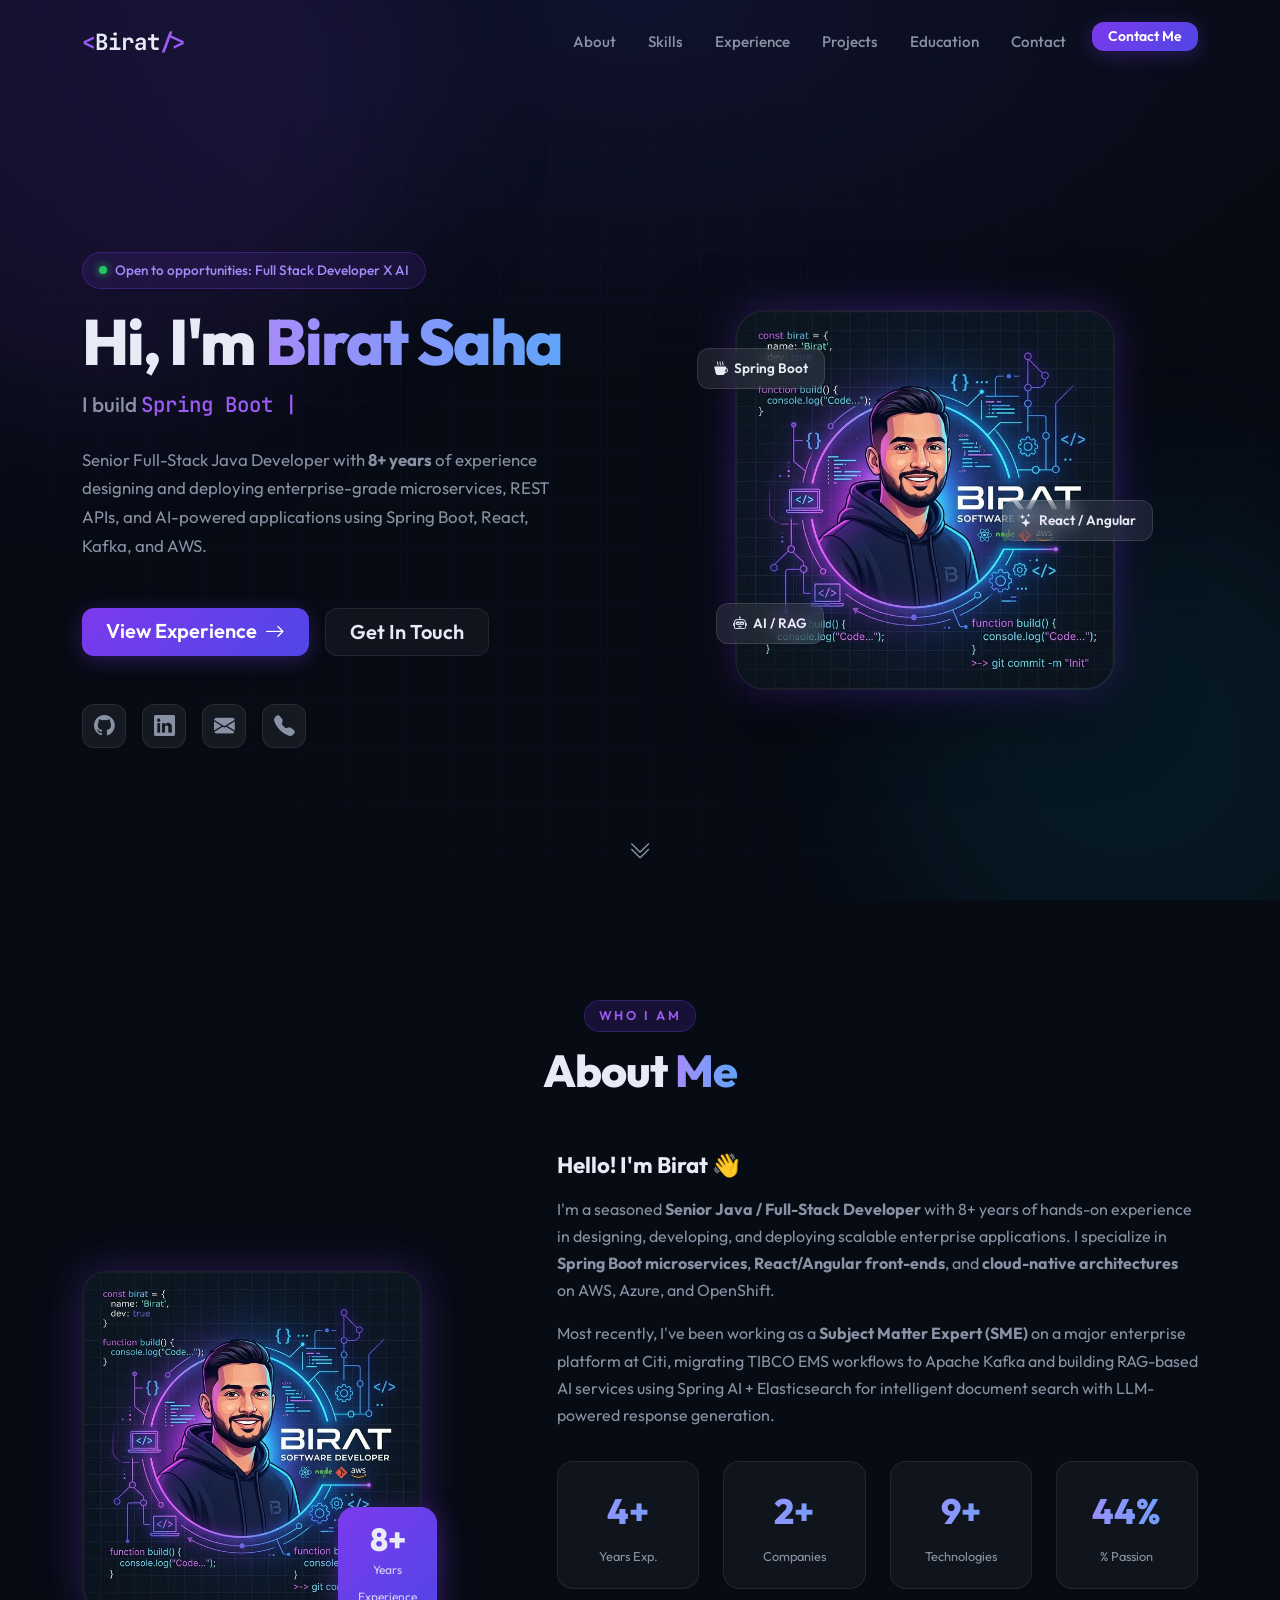
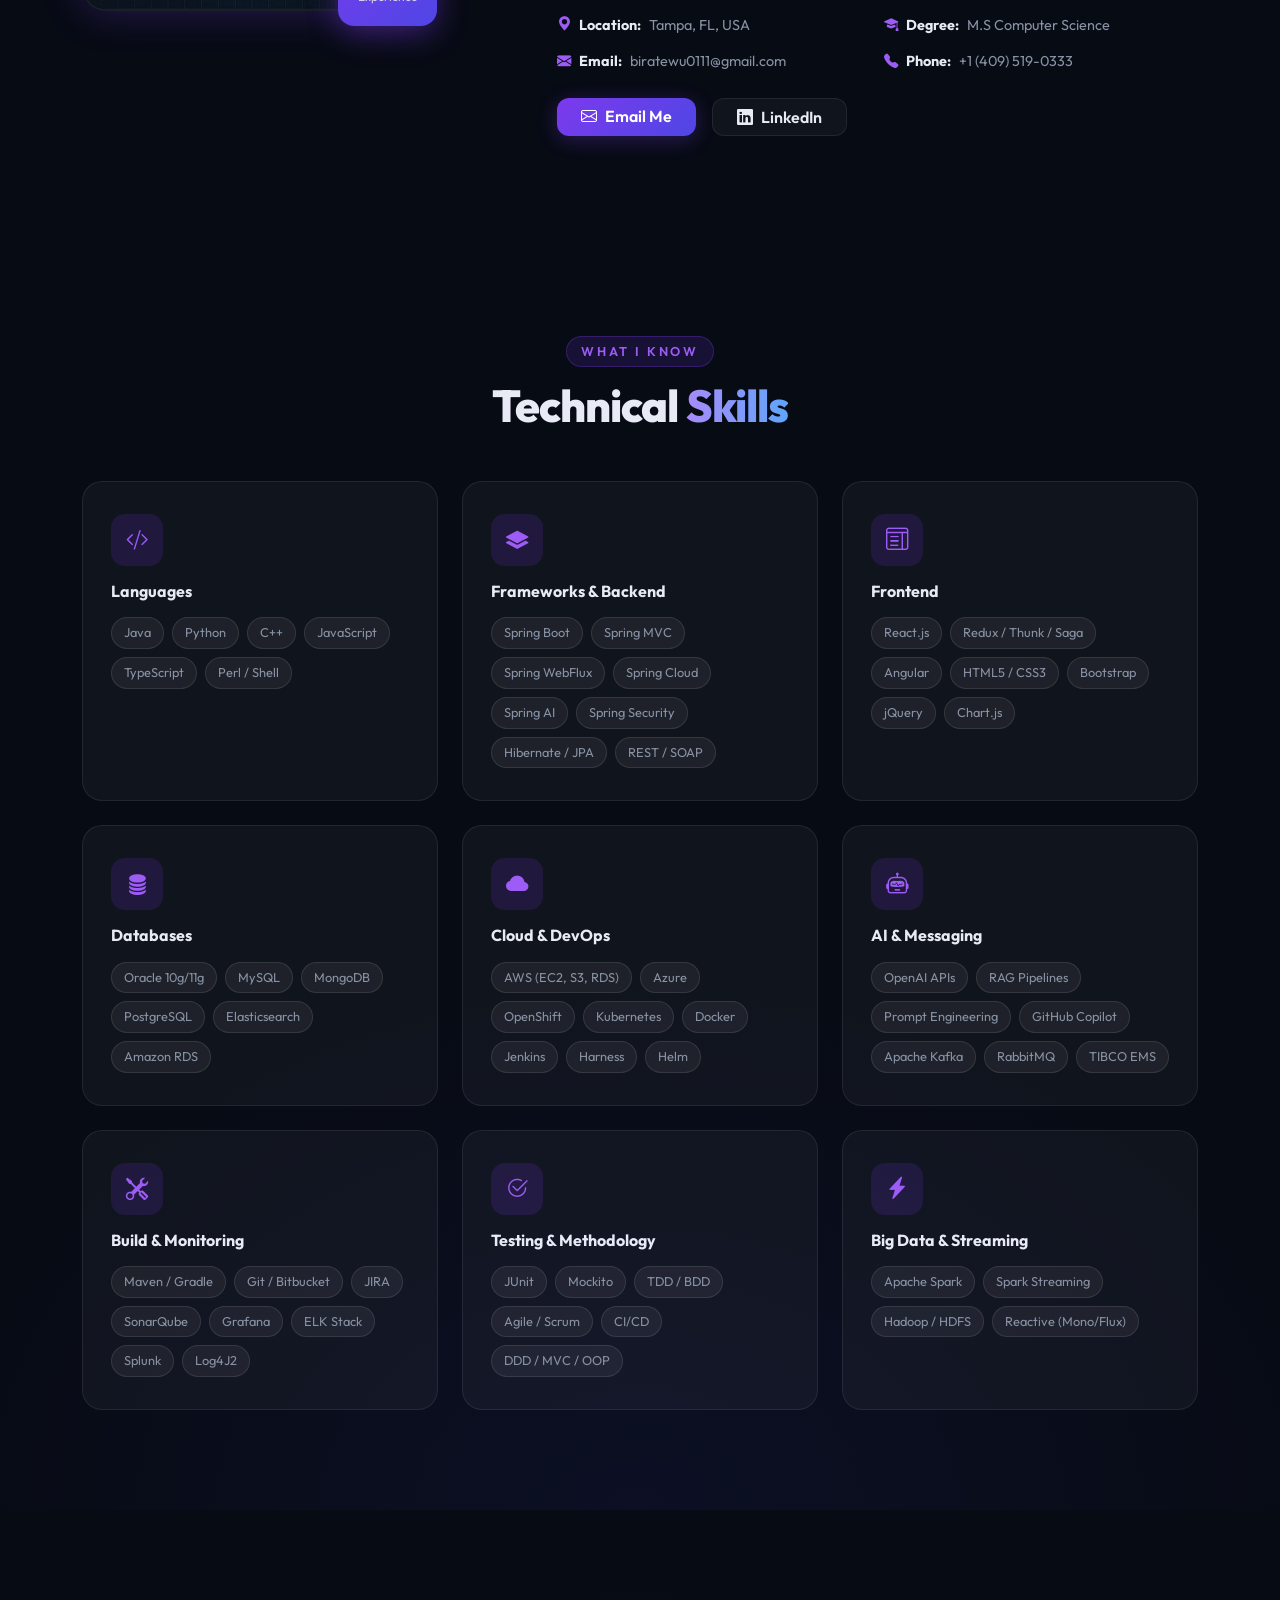
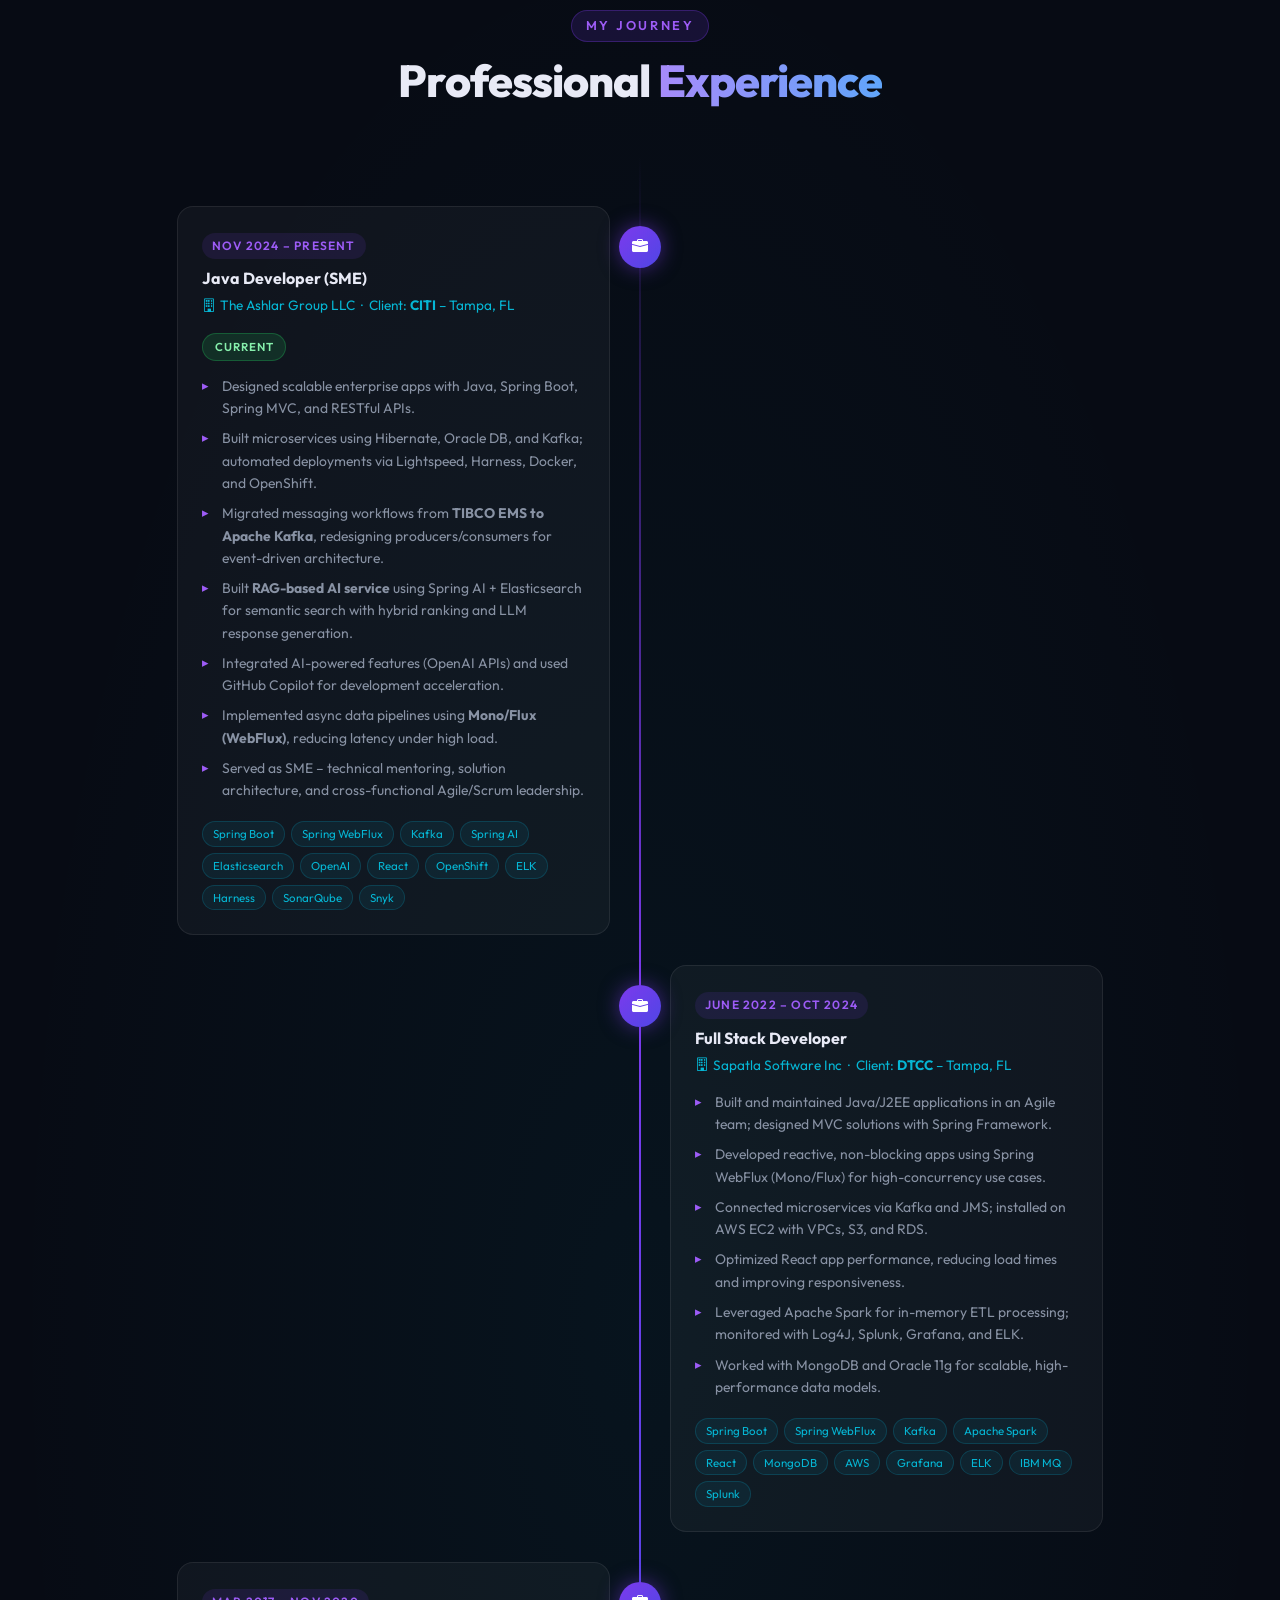
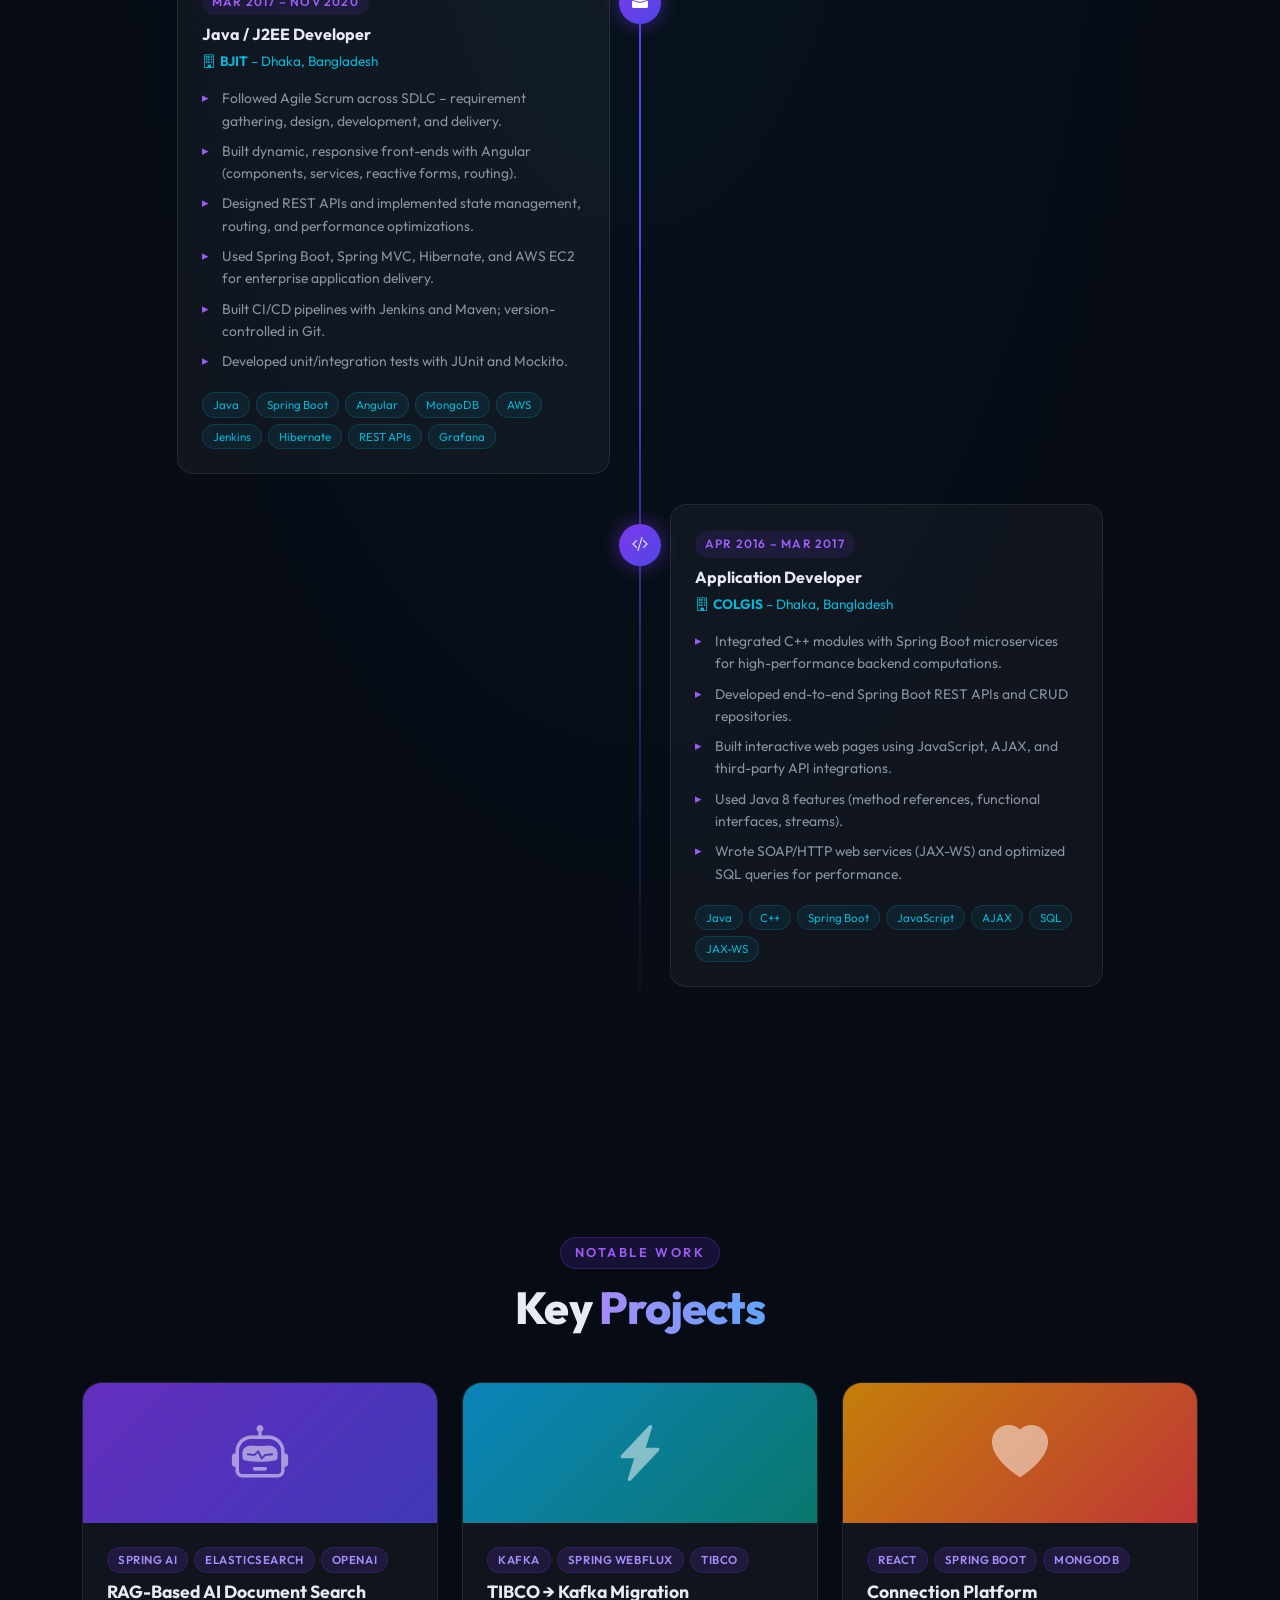
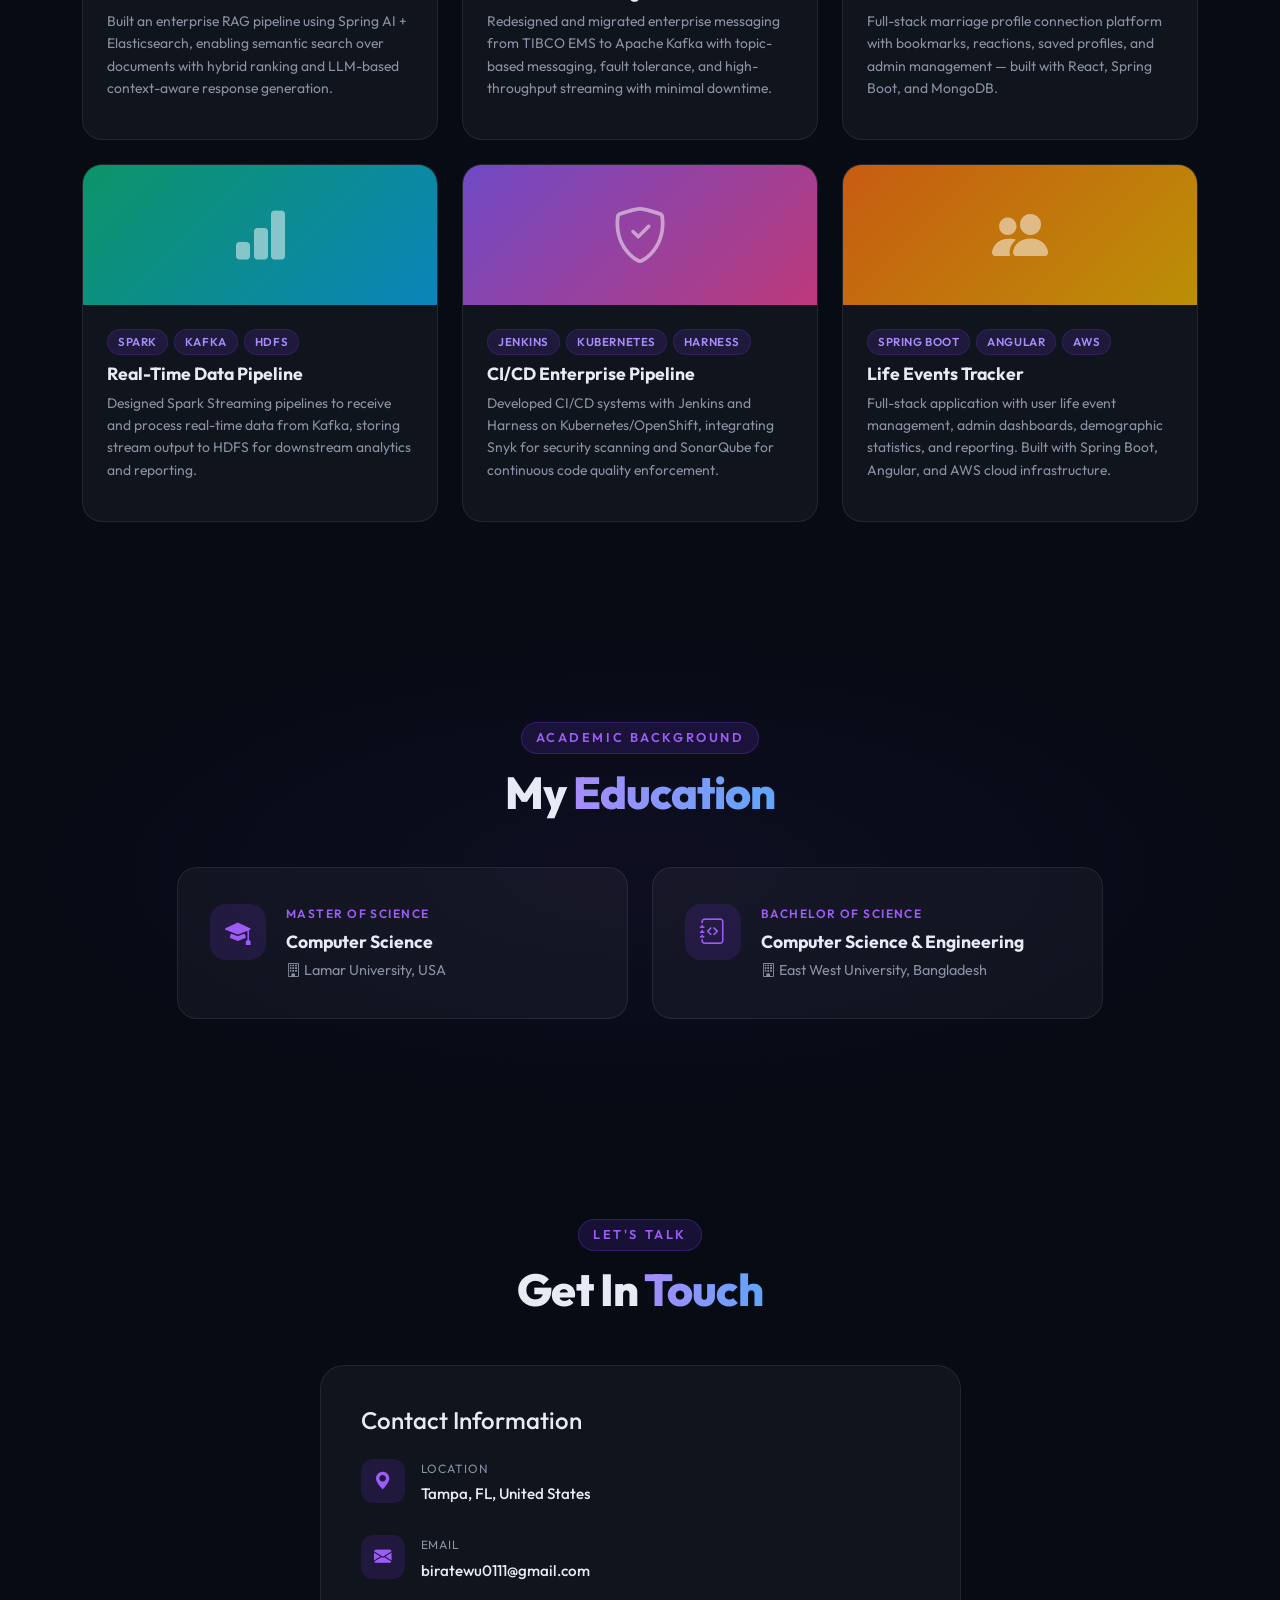
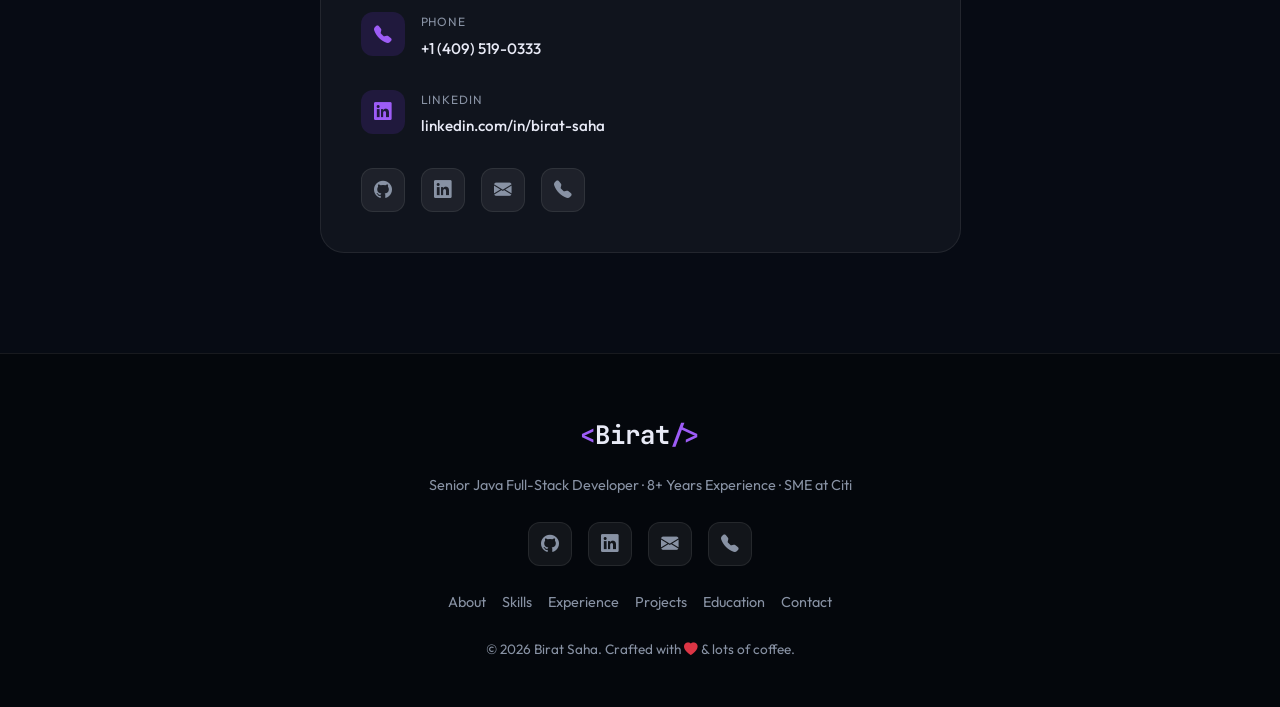
==== index.html @ 1100b40a "Add files via upload" ====
<!DOCTYPE html>
<html lang="en">

<head>
  <meta charset="UTF-8" />
  <meta name="viewport" content="width=device-width, initial-scale=1.0" />
  <meta name="description"
    content="Birat Saha – Senior Full-Stack Java Developer with 8+ years experience in Spring Boot, React, Microservices, AWS, Kafka, and AI/RAG systems." />
  <title>Birat Saha | Senior Java &amp; Full-Stack Developer</title>

  <!-- Google Fonts -->
  <link
    href="https://fonts.googleapis.com/css2?family=Outfit:wght@300;400;500;600;700;800&family=JetBrains+Mono:wght@400;600&display=swap"
    rel="stylesheet" />

  <!-- Bootstrap 5 -->
  <link href="https://cdn.jsdelivr.net/npm/bootstrap@5.3.3/dist/css/bootstrap.min.css" rel="stylesheet" />

  <!-- Bootstrap Icons -->
  <link href="https://cdn.jsdelivr.net/npm/bootstrap-icons@1.11.3/font/bootstrap-icons.min.css" rel="stylesheet" />

  <!-- AOS -->
  <link href="https://unpkg.com/aos@2.3.1/dist/aos.css" rel="stylesheet" />

  <!-- Custom CSS -->
  <link rel="stylesheet" href="css/style.css" />
</head>

<body>

  <!-- ========== NAVBAR ========== -->
  <nav class="navbar navbar-expand-lg fixed-top" id="mainNav">
    <div class="container">
      <a class="navbar-brand" href="#hero">
        <span class="brand-bracket">&lt;</span>Birat<span class="brand-slash">/</span><span
          class="brand-bracket">&gt;</span>
      </a>
      <button class="navbar-toggler" type="button" data-bs-toggle="collapse" data-bs-target="#navbarNav"
        aria-controls="navbarNav" aria-expanded="false" aria-label="Toggle navigation">
        <span class="navbar-toggler-icon"></span>
      </button>
      <div class="collapse navbar-collapse" id="navbarNav">
        <ul class="navbar-nav ms-auto gap-1">
          <li class="nav-item"><a class="nav-link" href="#about">About</a></li>
          <li class="nav-item"><a class="nav-link" href="#skills">Skills</a></li>
          <li class="nav-item"><a class="nav-link" href="#experience">Experience</a></li>
          <li class="nav-item"><a class="nav-link" href="#projects">Projects</a></li>
          <li class="nav-item"><a class="nav-link" href="#education">Education</a></li>
          <li class="nav-item"><a class="nav-link" href="#contact">Contact</a></li>
          <li class="nav-item ms-2">
            <a class="btn btn-primary btn-sm px-3" href="#contact">Contact Me</a>
          </li>
        </ul>
      </div>
    </div>
  </nav>

  <!-- ========== HERO ========== -->
  <section id="hero" class="hero-section d-flex align-items-center">
    <div class="hero-bg-grid"></div>
    <div class="hero-orb orb-1"></div>
    <div class="hero-orb orb-2"></div>
    <div class="container position-relative">
      <div class="row align-items-center gy-5">
        <div class="col-lg-6" data-aos="fade-right" data-aos-duration="900">
          <div class="hero-badge mb-3">
            <span class="badge-dot"></span>
            <span>Open to opportunities: Full Stack Developer X AI</span>
          </div>
          <h1 class="hero-title">
            Hi, I'm <span class="gradient-text">Birat Saha</span>
          </h1>
          <div class="typewriter-wrapper mb-4">
            <span class="typewriter-prefix">I build </span>
            <span class="typewriter" id="typewriter"></span>
          </div>
          <p class="hero-desc mb-5">
            Senior Full-Stack Java Developer with <strong>8+ years</strong> of experience designing and deploying
            enterprise-grade microservices, REST APIs, and AI-powered applications using
            Spring Boot, React, Kafka, and AWS.
          </p>
          <div class="d-flex flex-wrap gap-3">
            <a href="#experience" class="btn btn-primary btn-lg px-4">View Experience <i
                class="bi bi-arrow-right ms-1"></i></a>
            <a href="#contact" class="btn btn-outline-light btn-lg px-4">Get In Touch</a>
          </div>
          <div class="hero-socials mt-5 d-flex gap-3">
            <a href="https://github.com/roy0111" target="_blank" class="social-icon" title="GitHub"><i
                class="bi bi-github"></i></a>
            <a href="https://www.linkedin.com/in/birat-saha-4b1632151/" target="_blank" class="social-icon"
              title="LinkedIn"><i class="bi bi-linkedin"></i></a>
            <a href="mailto:biratewu0111@gmail.com" class="social-icon" title="Email"><i
                class="bi bi-envelope-fill"></i></a>
            <a href="tel:+14095190333" class="social-icon" title="Phone"><i class="bi bi-telephone-fill"></i></a>
          </div>
        </div>
        <div class="col-lg-6 text-center" data-aos="fade-left" data-aos-duration="900">
          <div class="hero-img-wrapper mx-auto">
            <div class="hero-img-glow"></div>
            <img src="img/profile.png" alt="Birat Saha - Senior Java Full-Stack Developer" class="hero-img" />
            <div class="floating-card card-java" data-aos="zoom-in" data-aos-delay="400">
              <i class="bi bi-cup-hot-fill"></i> Spring Boot
            </div>
            <div class="floating-card card-react" data-aos="zoom-in" data-aos-delay="600">
              <i class="bi bi-stars"></i> React / Angular
            </div>
            <div class="floating-card card-spring" data-aos="zoom-in" data-aos-delay="800">
              <i class="bi bi-robot"></i> AI / RAG
            </div>
          </div>
        </div>
      </div>
    </div>
    <a href="#about" class="scroll-down">
      <i class="bi bi-chevron-double-down"></i>
    </a>
  </section>

  <!-- ========== ABOUT ========== -->
  <section id="about" class="section-pad">
    <div class="container">
      <div class="section-header text-center mb-5" data-aos="fade-up">
        <span class="section-tag">Who I Am</span>
        <h2 class="section-title">About <span class="gradient-text">Me</span></h2>
      </div>
      <div class="row align-items-center gy-4">
        <div class="col-lg-5" data-aos="fade-right">
          <div class="about-img-wrap">
            <img src="img/profile.png" alt="Birat Saha" class="about-img" />
            <div class="about-badge">
              <span class="about-badge-num">8+</span>
              <span class="about-badge-label">Years<br />Experience</span>
            </div>
          </div>
        </div>
        <div class="col-lg-7" data-aos="fade-left">
          <p class="about-greeting">Hello! I'm Birat 👋</p>
          <p class="about-desc">
            I'm a seasoned <strong>Senior Java / Full-Stack Developer</strong> with 8+ years of hands-on experience
            in designing, developing, and deploying scalable enterprise applications. I specialize in
            <strong>Spring Boot microservices</strong>, <strong>React/Angular front-ends</strong>, and
            <strong>cloud-native architectures</strong> on AWS, Azure, and OpenShift.
          </p>
          <p class="about-desc">
            Most recently, I've been working as a <strong>Subject Matter Expert (SME)</strong> on a major
            enterprise platform at Citi, migrating TIBCO EMS workflows to Apache Kafka and building
            RAG-based AI services using Spring AI + Elasticsearch for intelligent document search
            with LLM-powered response generation.
          </p>
          <div class="row about-stats gy-3 my-3">
            <div class="col-6 col-md-3">
              <div class="stat-box text-center">
                <div class="stat-num counter" data-target="8">0</div>
                <div class="stat-label">Years Exp.</div>
              </div>
            </div>
            <div class="col-6 col-md-3">
              <div class="stat-box text-center">
                <div class="stat-num counter" data-target="4">0</div>
                <div class="stat-label">Companies</div>
              </div>
            </div>
            <div class="col-6 col-md-3">
              <div class="stat-box text-center">
                <div class="stat-num counter" data-target="20">0</div>
                <div class="stat-label">Technologies</div>
              </div>
            </div>
            <div class="col-6 col-md-3">
              <div class="stat-box text-center">
                <div class="stat-num counter" data-target="100">0</div>
                <div class="stat-label">% Passion</div>
              </div>
            </div>
          </div>
          <div class="about-info-grid mt-4">
            <div class="info-item"><i class="bi bi-geo-alt-fill"></i> <strong>Location:</strong> Tampa, FL, USA</div>
            <div class="info-item"><i class="bi bi-mortarboard-fill"></i> <strong>Degree:</strong> M.S Computer Science
            </div>
            <div class="info-item"><i class="bi bi-envelope-fill"></i> <strong>Email:</strong> biratewu0111@gmail.com
            </div>
            <div class="info-item"><i class="bi bi-telephone-fill"></i> <strong>Phone:</strong> +1 (409) 519-0333</div>
          </div>
          <div class="d-flex flex-wrap gap-3 mt-4">
            <a href="mailto:biratewu0111@gmail.com" class="btn btn-primary px-4"><i
                class="bi bi-envelope me-2"></i>Email Me</a>
            <a href="https://www.linkedin.com/in/birat-saha-4b1632151/" target="_blank"
              class="btn btn-outline-light px-4"><i class="bi bi-linkedin me-2"></i>LinkedIn</a>
          </div>
        </div>
      </div>
    </div>
  </section>

  <!-- ========== SKILLS ========== -->
  <section id="skills" class="section-pad skills-section">
    <div class="container">
      <div class="section-header text-center mb-5" data-aos="fade-up">
        <span class="section-tag">What I Know</span>
        <h2 class="section-title">Technical <span class="gradient-text">Skills</span></h2>
      </div>
      <div class="row gy-4">

        <div class="col-md-6 col-lg-4" data-aos="fade-up" data-aos-delay="100">
          <div class="skill-card">
            <div class="skill-card-icon"><i class="bi bi-code-slash"></i></div>
            <h5 class="skill-card-title">Languages</h5>
            <div class="skill-pills">
              <span class="skill-pill">Java</span>
              <span class="skill-pill">Python</span>
              <span class="skill-pill">C++</span>
              <span class="skill-pill">JavaScript</span>
              <span class="skill-pill">TypeScript</span>
              <span class="skill-pill">Perl / Shell</span>
            </div>
          </div>
        </div>

        <div class="col-md-6 col-lg-4" data-aos="fade-up" data-aos-delay="200">
          <div class="skill-card">
            <div class="skill-card-icon"><i class="bi bi-layers-fill"></i></div>
            <h5 class="skill-card-title">Frameworks &amp; Backend</h5>
            <div class="skill-pills">
              <span class="skill-pill">Spring Boot</span>
              <span class="skill-pill">Spring MVC</span>
              <span class="skill-pill">Spring WebFlux</span>
              <span class="skill-pill">Spring Cloud</span>
              <span class="skill-pill">Spring AI</span>
              <span class="skill-pill">Spring Security</span>
              <span class="skill-pill">Hibernate / JPA</span>
              <span class="skill-pill">REST / SOAP</span>
            </div>
          </div>
        </div>

        <div class="col-md-6 col-lg-4" data-aos="fade-up" data-aos-delay="300">
          <div class="skill-card">
            <div class="skill-card-icon"><i class="bi bi-layout-text-window"></i></div>
            <h5 class="skill-card-title">Frontend</h5>
            <div class="skill-pills">
              <span class="skill-pill">React.js</span>
              <span class="skill-pill">Redux / Thunk / Saga</span>
              <span class="skill-pill">Angular</span>
              <span class="skill-pill">HTML5 / CSS3</span>
              <span class="skill-pill">Bootstrap</span>
              <span class="skill-pill">jQuery</span>
              <span class="skill-pill">Chart.js</span>
            </div>
          </div>
        </div>

        <div class="col-md-6 col-lg-4" data-aos="fade-up" data-aos-delay="100">
          <div class="skill-card">
            <div class="skill-card-icon"><i class="bi bi-database-fill"></i></div>
            <h5 class="skill-card-title">Databases</h5>
            <div class="skill-pills">
              <span class="skill-pill">Oracle 10g/11g</span>
              <span class="skill-pill">MySQL</span>
              <span class="skill-pill">MongoDB</span>
              <span class="skill-pill">PostgreSQL</span>
              <span class="skill-pill">Elasticsearch</span>
              <span class="skill-pill">Amazon RDS</span>
            </div>
          </div>
        </div>

        <div class="col-md-6 col-lg-4" data-aos="fade-up" data-aos-delay="200">
          <div class="skill-card">
            <div class="skill-card-icon"><i class="bi bi-cloud-fill"></i></div>
            <h5 class="skill-card-title">Cloud &amp; DevOps</h5>
            <div class="skill-pills">
              <span class="skill-pill">AWS (EC2, S3, RDS)</span>
              <span class="skill-pill">Azure</span>
              <span class="skill-pill">OpenShift</span>
              <span class="skill-pill">Kubernetes</span>
              <span class="skill-pill">Docker</span>
              <span class="skill-pill">Jenkins</span>
              <span class="skill-pill">Harness</span>
              <span class="skill-pill">Helm</span>
            </div>
          </div>
        </div>

        <div class="col-md-6 col-lg-4" data-aos="fade-up" data-aos-delay="300">
          <div class="skill-card">
            <div class="skill-card-icon"><i class="bi bi-robot"></i></div>
            <h5 class="skill-card-title">AI &amp; Messaging</h5>
            <div class="skill-pills">
              <span class="skill-pill">OpenAI APIs</span>
              <span class="skill-pill">RAG Pipelines</span>
              <span class="skill-pill">Prompt Engineering</span>
              <span class="skill-pill">GitHub Copilot</span>
              <span class="skill-pill">Apache Kafka</span>
              <span class="skill-pill">RabbitMQ</span>
              <span class="skill-pill">TIBCO EMS</span>
            </div>
          </div>
        </div>

        <div class="col-md-6 col-lg-4" data-aos="fade-up" data-aos-delay="100">
          <div class="skill-card">
            <div class="skill-card-icon"><i class="bi bi-tools"></i></div>
            <h5 class="skill-card-title">Build &amp; Monitoring</h5>
            <div class="skill-pills">
              <span class="skill-pill">Maven / Gradle</span>
              <span class="skill-pill">Git / Bitbucket</span>
              <span class="skill-pill">JIRA</span>
              <span class="skill-pill">SonarQube</span>
              <span class="skill-pill">Grafana</span>
              <span class="skill-pill">ELK Stack</span>
              <span class="skill-pill">Splunk</span>
              <span class="skill-pill">Log4J2</span>
            </div>
          </div>
        </div>

        <div class="col-md-6 col-lg-4" data-aos="fade-up" data-aos-delay="200">
          <div class="skill-card">
            <div class="skill-card-icon"><i class="bi bi-check2-circle"></i></div>
            <h5 class="skill-card-title">Testing &amp; Methodology</h5>
            <div class="skill-pills">
              <span class="skill-pill">JUnit</span>
              <span class="skill-pill">Mockito</span>
              <span class="skill-pill">TDD / BDD</span>
              <span class="skill-pill">Agile / Scrum</span>
              <span class="skill-pill">CI/CD</span>
              <span class="skill-pill">DDD / MVC / OOP</span>
            </div>
          </div>
        </div>

        <div class="col-md-6 col-lg-4" data-aos="fade-up" data-aos-delay="300">
          <div class="skill-card">
            <div class="skill-card-icon"><i class="bi bi-lightning-charge-fill"></i></div>
            <h5 class="skill-card-title">Big Data &amp; Streaming</h5>
            <div class="skill-pills">
              <span class="skill-pill">Apache Spark</span>
              <span class="skill-pill">Spark Streaming</span>
              <span class="skill-pill">Hadoop / HDFS</span>
              <span class="skill-pill">Reactive (Mono/Flux)</span>
            </div>
          </div>
        </div>

      </div>
    </div>
  </section>

  <!-- ========== EXPERIENCE ========== -->
  <section id="experience" class="section-pad experience-section">
    <div class="container">
      <div class="section-header text-center mb-5" data-aos="fade-up">
        <span class="section-tag">My Journey</span>
        <h2 class="section-title">Professional <span class="gradient-text">Experience</span></h2>
      </div>
      <div class="row gy-4 justify-content-center">
        <div class="col-lg-10">
          <div class="timeline">

            <!-- CITI -->
            <div class="timeline-item" data-aos="fade-right">
              <div class="timeline-dot"><i class="bi bi-briefcase-fill"></i></div>
              <div class="timeline-card">
                <div class="d-flex justify-content-between flex-wrap align-items-start gap-2 mb-2">
                  <div>
                    <span class="timeline-period">Nov 2024 – Present</span>
                    <h5 class="timeline-title">Java Developer (SME)</h5>
                    <p class="timeline-place"><i class="bi bi-building me-1"></i>The Ashlar Group LLC &nbsp;·&nbsp;
                      Client: <strong>CITI</strong> – Tampa, FL</p>
                  </div>
                  <span class="exp-badge">Current</span>
                </div>
                <ul class="timeline-bullets">
                  <li>Designed scalable enterprise apps with Java, Spring Boot, Spring MVC, and RESTful APIs.</li>
                  <li>Built microservices using Hibernate, Oracle DB, and Kafka; automated deployments via Lightspeed,
                    Harness, Docker, and OpenShift.</li>
                  <li>Migrated messaging workflows from <strong>TIBCO EMS to Apache Kafka</strong>, redesigning
                    producers/consumers for event-driven architecture.</li>
                  <li>Built <strong>RAG-based AI service</strong> using Spring AI + Elasticsearch for semantic search
                    with hybrid ranking and LLM response generation.</li>
                  <li>Integrated AI-powered features (OpenAI APIs) and used GitHub Copilot for development acceleration.
                  </li>
                  <li>Implemented async data pipelines using <strong>Mono/Flux (WebFlux)</strong>, reducing latency
                    under high load.</li>
                  <li>Served as SME – technical mentoring, solution architecture, and cross-functional Agile/Scrum
                    leadership.</li>
                </ul>
                <div class="env-tags mt-3">
                  <span class="env-tag">Spring Boot</span><span class="env-tag">Spring WebFlux</span><span
                    class="env-tag">Kafka</span>
                  <span class="env-tag">Spring AI</span><span class="env-tag">Elasticsearch</span><span
                    class="env-tag">OpenAI</span>
                  <span class="env-tag">React</span><span class="env-tag">OpenShift</span><span
                    class="env-tag">ELK</span>
                  <span class="env-tag">Harness</span><span class="env-tag">SonarQube</span><span
                    class="env-tag">Snyk</span>
                </div>
              </div>
            </div>

            <!-- DTCC -->
            <div class="timeline-item right" data-aos="fade-left">
              <div class="timeline-dot"><i class="bi bi-briefcase-fill"></i></div>
              <div class="timeline-card">
                <span class="timeline-period">June 2022 – Oct 2024</span>
                <h5 class="timeline-title">Full Stack Developer</h5>
                <p class="timeline-place"><i class="bi bi-building me-1"></i>Sapatla Software Inc &nbsp;·&nbsp; Client:
                  <strong>DTCC</strong> – Tampa, FL
                </p>
                <ul class="timeline-bullets">
                  <li>Built and maintained Java/J2EE applications in an Agile team; designed MVC solutions with Spring
                    Framework.</li>
                  <li>Developed reactive, non-blocking apps using Spring WebFlux (Mono/Flux) for high-concurrency use
                    cases.</li>
                  <li>Connected microservices via Kafka and JMS; installed on AWS EC2 with VPCs, S3, and RDS.</li>
                  <li>Optimized React app performance, reducing load times and improving responsiveness.</li>
                  <li>Leveraged Apache Spark for in-memory ETL processing; monitored with Log4J, Splunk, Grafana, and
                    ELK.</li>
                  <li>Worked with MongoDB and Oracle 11g for scalable, high-performance data models.</li>
                </ul>
                <div class="env-tags mt-3">
                  <span class="env-tag">Spring Boot</span><span class="env-tag">Spring WebFlux</span><span
                    class="env-tag">Kafka</span>
                  <span class="env-tag">Apache Spark</span><span class="env-tag">React</span><span
                    class="env-tag">MongoDB</span>
                  <span class="env-tag">AWS</span><span class="env-tag">Grafana</span><span class="env-tag">ELK</span>
                  <span class="env-tag">IBM MQ</span><span class="env-tag">Splunk</span>
                </div>
              </div>
            </div>

            <!-- BJIT -->
            <div class="timeline-item" data-aos="fade-right">
              <div class="timeline-dot"><i class="bi bi-briefcase-fill"></i></div>
              <div class="timeline-card">
                <span class="timeline-period">Mar 2017 – Nov 2020</span>
                <h5 class="timeline-title">Java / J2EE Developer</h5>
                <p class="timeline-place"><i class="bi bi-building me-1"></i><strong>BJIT</strong> – Dhaka, Bangladesh
                </p>
                <ul class="timeline-bullets">
                  <li>Followed Agile Scrum across SDLC – requirement gathering, design, development, and delivery.</li>
                  <li>Built dynamic, responsive front-ends with Angular (components, services, reactive forms, routing).
                  </li>
                  <li>Designed REST APIs and implemented state management, routing, and performance optimizations.</li>
                  <li>Used Spring Boot, Spring MVC, Hibernate, and AWS EC2 for enterprise application delivery.</li>
                  <li>Built CI/CD pipelines with Jenkins and Maven; version-controlled in Git.</li>
                  <li>Developed unit/integration tests with JUnit and Mockito.</li>
                </ul>
                <div class="env-tags mt-3">
                  <span class="env-tag">Java</span><span class="env-tag">Spring Boot</span><span
                    class="env-tag">Angular</span>
                  <span class="env-tag">MongoDB</span><span class="env-tag">AWS</span><span
                    class="env-tag">Jenkins</span>
                  <span class="env-tag">Hibernate</span><span class="env-tag">REST APIs</span><span
                    class="env-tag">Grafana</span>
                </div>
              </div>
            </div>

            <!-- COLGIS -->
            <div class="timeline-item right" data-aos="fade-left">
              <div class="timeline-dot"><i class="bi bi-code-slash"></i></div>
              <div class="timeline-card">
                <span class="timeline-period">Apr 2016 – Mar 2017</span>
                <h5 class="timeline-title">Application Developer</h5>
                <p class="timeline-place"><i class="bi bi-building me-1"></i><strong>COLGIS</strong> – Dhaka, Bangladesh
                </p>
                <ul class="timeline-bullets">
                  <li>Integrated C++ modules with Spring Boot microservices for high-performance backend computations.
                  </li>
                  <li>Developed end-to-end Spring Boot REST APIs and CRUD repositories.</li>
                  <li>Built interactive web pages using JavaScript, AJAX, and third-party API integrations.</li>
                  <li>Used Java 8 features (method references, functional interfaces, streams).</li>
                  <li>Wrote SOAP/HTTP web services (JAX-WS) and optimized SQL queries for performance.</li>
                </ul>
                <div class="env-tags mt-3">
                  <span class="env-tag">Java</span><span class="env-tag">C++</span><span class="env-tag">Spring
                    Boot</span>
                  <span class="env-tag">JavaScript</span><span class="env-tag">AJAX</span><span
                    class="env-tag">SQL</span>
                  <span class="env-tag">JAX-WS</span>
                </div>
              </div>
            </div>

          </div>
        </div>
      </div>
    </div>
  </section>

  <!-- ========== PROJECTS ========== -->
  <section id="projects" class="section-pad">
    <div class="container">
      <div class="section-header text-center mb-5" data-aos="fade-up">
        <span class="section-tag">Notable Work</span>
        <h2 class="section-title">Key <span class="gradient-text">Projects</span></h2>
      </div>
      <div class="row gy-4">

        <div class="col-md-6 col-lg-4" data-aos="fade-up" data-aos-delay="100">
          <div class="project-card">
            <div class="project-card-top" style="background: linear-gradient(135deg, #7c3aed, #4f46e5);">
              <i class="bi bi-robot project-icon"></i>
            </div>
            <div class="project-card-body">
              <div class="project-tags mb-2">
                <span class="project-tag">Spring AI</span>
                <span class="project-tag">Elasticsearch</span>
                <span class="project-tag">OpenAI</span>
              </div>
              <h5 class="project-title">RAG-Based AI Document Search</h5>
              <p class="project-desc">Built an enterprise RAG pipeline using Spring AI + Elasticsearch, enabling
                semantic search over documents with hybrid ranking and LLM-based context-aware response generation.</p>
            </div>
          </div>
        </div>

        <div class="col-md-6 col-lg-4" data-aos="fade-up" data-aos-delay="200">
          <div class="project-card">
            <div class="project-card-top" style="background: linear-gradient(135deg, #0ea5e9, #0d9488);">
              <i class="bi bi-lightning-charge-fill project-icon"></i>
            </div>
            <div class="project-card-body">
              <div class="project-tags mb-2">
                <span class="project-tag">Kafka</span>
                <span class="project-tag">Spring WebFlux</span>
                <span class="project-tag">TIBCO</span>
              </div>
              <h5 class="project-title">TIBCO → Kafka Migration</h5>
              <p class="project-desc">Redesigned and migrated enterprise messaging from TIBCO EMS to Apache Kafka with
                topic-based messaging, fault tolerance, and high-throughput streaming with minimal downtime.</p>
            </div>
          </div>
        </div>

        <div class="col-md-6 col-lg-4" data-aos="fade-up" data-aos-delay="300">
          <div class="project-card">
            <div class="project-card-top" style="background: linear-gradient(135deg, #f59e0b, #ef4444);">
              <i class="bi bi-heart-fill project-icon"></i>
            </div>
            <div class="project-card-body">
              <div class="project-tags mb-2">
                <span class="project-tag">React</span>
                <span class="project-tag">Spring Boot</span>
                <span class="project-tag">MongoDB</span>
              </div>
              <h5 class="project-title">Connection Platform</h5>
              <p class="project-desc">Full-stack marriage profile connection platform with bookmarks, reactions, saved
                profiles, and admin management — built with React, Spring Boot, and MongoDB.</p>
            </div>
          </div>
        </div>

        <div class="col-md-6 col-lg-4" data-aos="fade-up" data-aos-delay="100">
          <div class="project-card">
            <div class="project-card-top" style="background: linear-gradient(135deg, #10b981, #0ea5e9);">
              <i class="bi bi-bar-chart-fill project-icon"></i>
            </div>
            <div class="project-card-body">
              <div class="project-tags mb-2">
                <span class="project-tag">Spark</span>
                <span class="project-tag">Kafka</span>
                <span class="project-tag">HDFS</span>
              </div>
              <h5 class="project-title">Real-Time Data Pipeline</h5>
              <p class="project-desc">Designed Spark Streaming pipelines to receive and process real-time data from
                Kafka, storing stream output to HDFS for downstream analytics and reporting.</p>
            </div>
          </div>
        </div>

        <div class="col-md-6 col-lg-4" data-aos="fade-up" data-aos-delay="200">
          <div class="project-card">
            <div class="project-card-top" style="background: linear-gradient(135deg, #8b5cf6, #ec4899);">
              <i class="bi bi-shield-check project-icon"></i>
            </div>
            <div class="project-card-body">
              <div class="project-tags mb-2">
                <span class="project-tag">Jenkins</span>
                <span class="project-tag">Kubernetes</span>
                <span class="project-tag">Harness</span>
              </div>
              <h5 class="project-title">CI/CD Enterprise Pipeline</h5>
              <p class="project-desc">Developed CI/CD systems with Jenkins and Harness on Kubernetes/OpenShift,
                integrating Snyk for security scanning and SonarQube for continuous code quality enforcement.</p>
            </div>
          </div>
        </div>

        <div class="col-md-6 col-lg-4" data-aos="fade-up" data-aos-delay="300">
          <div class="project-card">
            <div class="project-card-top" style="background: linear-gradient(135deg, #f97316, #eab308);">
              <i class="bi bi-people-fill project-icon"></i>
            </div>
            <div class="project-card-body">
              <div class="project-tags mb-2">
                <span class="project-tag">Spring Boot</span>
                <span class="project-tag">Angular</span>
                <span class="project-tag">AWS</span>
              </div>
              <h5 class="project-title">Life Events Tracker</h5>
              <p class="project-desc">Full-stack application with user life event management, admin dashboards,
                demographic statistics, and reporting. Built with Spring Boot, Angular, and AWS cloud infrastructure.
              </p>
            </div>
          </div>
        </div>

      </div>
    </div>
  </section>

  <!-- ========== EDUCATION ========== -->
  <section id="education" class="section-pad education-section">
    <div class="container">
      <div class="section-header text-center mb-5" data-aos="fade-up">
        <span class="section-tag">Academic Background</span>
        <h2 class="section-title">My <span class="gradient-text">Education</span></h2>
      </div>
      <div class="row gy-4 justify-content-center">
        <div class="col-md-6 col-lg-5" data-aos="fade-right">
          <div class="edu-card">
            <div class="edu-icon"><i class="bi bi-mortarboard-fill"></i></div>
            <div>
              <span class="edu-degree">Master of Science</span>
              <h5 class="edu-field">Computer Science</h5>
              <p class="edu-school"><i class="bi bi-building me-1"></i>Lamar University, USA</p>
            </div>
          </div>
        </div>
        <div class="col-md-6 col-lg-5" data-aos="fade-left">
          <div class="edu-card">
            <div class="edu-icon"><i class="bi bi-journal-code"></i></div>
            <div>
              <span class="edu-degree">Bachelor of Science</span>
              <h5 class="edu-field">Computer Science &amp; Engineering</h5>
              <p class="edu-school"><i class="bi bi-building me-1"></i>East West University, Bangladesh</p>
            </div>
          </div>
        </div>
      </div>
    </div>
  </section>

  <!-- ========== CONTACT ========== -->
  <section id="contact" class="section-pad">
    <div class="container">
      <div class="section-header text-center mb-5" data-aos="fade-up">
        <span class="section-tag">Let's Talk</span>
        <h2 class="section-title">Get In <span class="gradient-text">Touch</span></h2>
      </div>
      <div class="row gy-4 justify-content-center">
        <div class="col-lg-7" data-aos="fade-up">
          <div class="contact-info-box">
            <h4 class="mb-4">Contact Information</h4>
            <div class="contact-info-item">
              <div class="contact-info-icon"><i class="bi bi-geo-alt-fill"></i></div>
              <div>
                <p class="contact-info-label">Location</p>
                <p class="contact-info-value">Tampa, FL, United States</p>
              </div>
            </div>
            <div class="contact-info-item">
              <div class="contact-info-icon"><i class="bi bi-envelope-fill"></i></div>
              <div>
                <p class="contact-info-label">Email</p>
                <a href="mailto:biratewu0111@gmail.com" class="contact-info-value">biratewu0111@gmail.com</a>
              </div>
            </div>
            <div class="contact-info-item">
              <div class="contact-info-icon"><i class="bi bi-telephone-fill"></i></div>
              <div>
                <p class="contact-info-label">Phone</p>
                <a href="tel:+14095190333" class="contact-info-value">+1 (409) 519-0333</a>
              </div>
            </div>
            <div class="contact-info-item">
              <div class="contact-info-icon"><i class="bi bi-linkedin"></i></div>
              <div>
                <p class="contact-info-label">LinkedIn</p>
                <a href="https://www.linkedin.com/in/birat-saha-4b1632151/" target="_blank"
                  class="contact-info-value">linkedin.com/in/birat-saha</a>
              </div>
            </div>
            <div class="contact-socials mt-4 d-flex gap-3">
              <a href="https://github.com/roy0111" target="_blank" class="social-icon"><i class="bi bi-github"></i></a>
              <a href="https://www.linkedin.com/in/birat-saha-4b1632151/" target="_blank" class="social-icon"><i
                  class="bi bi-linkedin"></i></a>
              <a href="mailto:biratewu0111@gmail.com" class="social-icon"><i class="bi bi-envelope-fill"></i></a>
              <a href="tel:+14095190333" class="social-icon"><i class="bi bi-telephone-fill"></i></a>
            </div>
          </div>
        </div>
      </div>
    </div>
  </section>

  <!-- ========== FOOTER ========== -->
  <footer class="footer">
    <div class="container text-center">
      <div class="footer-logo mb-3">
        <span class="brand-bracket">&lt;</span>Birat<span class="brand-slash">/</span><span
          class="brand-bracket">&gt;</span>
      </div>
      <p class="footer-desc mb-4">Senior Java Full-Stack Developer · 8+ Years Experience · SME at Citi</p>
      <div class="d-flex justify-content-center gap-3 mb-4">
        <a href="https://github.com/roy0111" target="_blank" class="social-icon"><i class="bi bi-github"></i></a>
        <a href="https://www.linkedin.com/in/birat-saha-4b1632151/" target="_blank" class="social-icon"><i
            class="bi bi-linkedin"></i></a>
        <a href="mailto:biratewu0111@gmail.com" class="social-icon"><i class="bi bi-envelope-fill"></i></a>
        <a href="tel:+14095190333" class="social-icon"><i class="bi bi-telephone-fill"></i></a>
      </div>
      <div class="footer-nav d-flex justify-content-center flex-wrap gap-3 mb-4">
        <a href="#about">About</a>
        <a href="#skills">Skills</a>
        <a href="#experience">Experience</a>
        <a href="#projects">Projects</a>
        <a href="#education">Education</a>
        <a href="#contact">Contact</a>
      </div>
      <p class="footer-copy">© 2026 Birat Saha. Crafted with <i class="bi bi-heart-fill text-danger"></i> &amp; lots of
        coffee.</p>
    </div>
  </footer>

  <!-- Bootstrap 5 JS -->
  <script src="https://cdn.jsdelivr.net/npm/bootstrap@5.3.3/dist/js/bootstrap.bundle.min.js"></script>
  <!-- AOS -->
  <script src="https://unpkg.com/aos@2.3.1/dist/aos.js"></script>
  <!-- Custom JS -->
  <script src="js/main.js"></script>
</body>

</html>
---- css/style.css ----
/* ===================================
   BIRAT SAHA – PERSONAL PORTFOLIO
   Custom Stylesheet
=================================== */

/* ---- CSS Variables ---- */
:root {
  --primary: #7c3aed;
  --primary-light: #9d5cf6;
  --secondary: #4f46e5;
  --accent: #06b6d4;
  --bg-dark: #070b14;
  --bg-card: rgba(255, 255, 255, 0.04);
  --bg-card-hover: rgba(255, 255, 255, 0.08);
  --border: rgba(255, 255, 255, 0.08);
  --text-main: #e8eaf6;
  --text-muted: #8892a4;
  --gradient: linear-gradient(135deg, var(--primary), var(--secondary));
  --gradient-text: linear-gradient(90deg, #a78bfa, #60a5fa);
  --shadow-glow: 0 0 40px rgba(124, 58, 237, 0.3);
}

/* ---- Base ---- */
*,
*::before,
*::after {
  box-sizing: border-box;
  margin: 0;
  padding: 0;
}

html {
  scroll-behavior: smooth;
}

body {
  font-family: 'Outfit', sans-serif;
  background-color: var(--bg-dark);
  color: var(--text-main);
  overflow-x: hidden;
  line-height: 1.7;
}

/* ---- Typography ---- */
.gradient-text {
  background: var(--gradient-text);
  -webkit-background-clip: text;
  -webkit-text-fill-color: transparent;
  background-clip: text;
}

.section-tag {
  display: inline-block;
  font-size: 0.8rem;
  font-weight: 600;
  letter-spacing: 0.2em;
  text-transform: uppercase;
  color: var(--primary-light);
  background: rgba(124, 58, 237, 0.15);
  border: 1px solid rgba(124, 58, 237, 0.3);
  padding: 4px 14px;
  border-radius: 50px;
  margin-bottom: 12px;
}

.section-title {
  font-size: clamp(2rem, 4vw, 2.8rem);
  font-weight: 800;
  letter-spacing: -0.02em;
}

.section-pad {
  padding: 100px 0;
}

/* ---- Scrollbar ---- */
::-webkit-scrollbar {
  width: 6px;
}

::-webkit-scrollbar-track {
  background: var(--bg-dark);
}

::-webkit-scrollbar-thumb {
  background: var(--primary);
  border-radius: 3px;
}

/* ==============================
   NAVBAR
============================== */
#mainNav {
  background: transparent;
  transition: all 0.4s ease;
  padding: 18px 0;
  border-bottom: 1px solid transparent;
}

#mainNav.scrolled {
  background: rgba(7, 11, 20, 0.92);
  backdrop-filter: blur(20px);
  -webkit-backdrop-filter: blur(20px);
  border-bottom-color: var(--border);
  padding: 10px 0;
  box-shadow: 0 4px 30px rgba(0, 0, 0, 0.3);
}

.navbar-brand {
  font-family: 'JetBrains Mono', monospace;
  font-size: 1.4rem;
  font-weight: 700;
  color: var(--text-main) !important;
  text-decoration: none;
}

.brand-bracket {
  color: var(--primary-light);
}

.brand-slash {
  color: var(--accent);
}

.nav-link {
  color: var(--text-muted) !important;
  font-weight: 500;
  font-size: 0.95rem;
  padding: 8px 14px !important;
  border-radius: 8px;
  transition: color 0.3s, background 0.3s;
  position: relative;
}

.nav-link:hover,
.nav-link.active {
  color: var(--text-main) !important;
  background: rgba(124, 58, 237, 0.12);
}

.navbar-toggler {
  border: 1px solid var(--border) !important;
  color: var(--text-muted) !important;
}

.navbar-toggler-icon {
  background-image: url("data:image/svg+xml,%3csvg xmlns='http://www.w3.org/2000/svg' viewBox='0 0 30 30'%3e%3cpath stroke='rgba%28168, 139, 250, 1%29' stroke-linecap='round' stroke-miterlimit='10' stroke-width='2' d='M4 7h22M4 15h22M4 23h22'/%3e%3c/svg%3e") !important;
}

/* ==============================
   HERO SECTION
============================== */
.hero-section {
  min-height: 100vh;
  position: relative;
  overflow: hidden;
  padding-top: 100px;
  background: radial-gradient(ellipse 80% 60% at 50% 0%, rgba(79, 70, 229, 0.12) 0%, transparent 70%);
}

.hero-bg-grid {
  position: absolute;
  inset: 0;
  background-image:
    linear-gradient(rgba(124, 58, 237, 0.05) 1px, transparent 1px),
    linear-gradient(90deg, rgba(124, 58, 237, 0.05) 1px, transparent 1px);
  background-size: 50px 50px;
  mask-image: radial-gradient(ellipse at center, black 30%, transparent 80%);
  pointer-events: none;
}

.hero-orb {
  position: absolute;
  border-radius: 50%;
  filter: blur(80px);
  pointer-events: none;
}

.orb-1 {
  width: 600px;
  height: 600px;
  background: rgba(124, 58, 237, 0.12);
  top: -200px;
  left: -200px;
  animation: float 8s ease-in-out infinite;
}

.orb-2 {
  width: 500px;
  height: 500px;
  background: rgba(6, 182, 212, 0.08);
  bottom: -100px;
  right: -100px;
  animation: float 10s ease-in-out infinite reverse;
}

@keyframes float {

  0%,
  100% {
    transform: translateY(0) scale(1);
  }

  50% {
    transform: translateY(-30px) scale(1.05);
  }
}

.hero-badge {
  display: inline-flex;
  align-items: center;
  gap: 8px;
  background: rgba(124, 58, 237, 0.12);
  border: 1px solid rgba(124, 58, 237, 0.3);
  padding: 6px 16px;
  border-radius: 50px;
  font-size: 0.85rem;
  color: #a78bfa;
  font-weight: 500;
}

.badge-dot {
  width: 8px;
  height: 8px;
  background: #22c55e;
  border-radius: 50%;
  box-shadow: 0 0 8px #22c55e;
  animation: pulse 2s ease-in-out infinite;
}

@keyframes pulse {

  0%,
  100% {
    opacity: 1;
    transform: scale(1);
  }

  50% {
    opacity: 0.6;
    transform: scale(1.3);
  }
}

.hero-title {
  font-size: clamp(2.5rem, 6vw, 4rem);
  font-weight: 800;
  letter-spacing: -0.03em;
  line-height: 1.15;
}

.typewriter-wrapper {
  font-size: 1.3rem;
  color: var(--text-muted);
  font-weight: 500;
}

.typewriter-prefix {
  color: var(--text-muted);
}

#typewriter {
  color: var(--primary-light);
  font-family: 'JetBrains Mono', monospace;
}

.cursor-blink::after {
  content: '|';
  animation: blink 0.8s step-end infinite;
  color: var(--primary-light);
}

@keyframes blink {
  50% {
    opacity: 0;
  }
}

.hero-desc {
  color: var(--text-muted);
  font-size: 1.05rem;
  max-width: 480px;
}

.hero-socials .social-icon {
  font-size: 1.3rem;
}

/* Hero Image */
.hero-img-wrapper {
  position: relative;
  width: 380px;
  max-width: 100%;
}

.hero-img-glow {
  position: absolute;
  inset: 10%;
  background: var(--gradient);
  border-radius: 50%;
  filter: blur(50px);
  opacity: 0.4;
  animation: float 6s ease-in-out infinite;
}

.hero-img {
  position: relative;
  width: 100%;
  border-radius: 30px;
  border: 2px solid var(--border);
  box-shadow: var(--shadow-glow), 0 25px 80px rgba(0, 0, 0, 0.5);
  z-index: 1;
  transition: transform 0.4s ease;
}

.hero-img:hover {
  transform: scale(1.02) rotate(1deg);
}

/* Floating Cards */
.floating-card {
  position: absolute;
  background: rgba(255, 255, 255, 0.08);
  border: 1px solid rgba(255, 255, 255, 0.12);
  backdrop-filter: blur(10px);
  -webkit-backdrop-filter: blur(10px);
  border-radius: 12px;
  padding: 8px 16px;
  font-size: 0.85rem;
  font-weight: 600;
  color: var(--text-main);
  z-index: 2;
  animation: floatCard 4s ease-in-out infinite;
  display: flex;
  align-items: center;
  gap: 6px;
}

.card-java {
  top: 10%;
  left: -10%;
  animation-delay: 0s;
}

.card-react {
  top: 50%;
  right: -10%;
  animation-delay: 1.5s;
}

.card-spring {
  bottom: 12%;
  left: -5%;
  animation-delay: 0.8s;
}

@keyframes floatCard {

  0%,
  100% {
    transform: translateY(0);
  }

  50% {
    transform: translateY(-8px);
  }
}

/* Scroll Down */
.scroll-down {
  position: absolute;
  bottom: 30px;
  left: 50%;
  transform: translateX(-50%);
  color: var(--text-muted);
  font-size: 1.4rem;
  animation: bounceDown 2s ease-in-out infinite;
  text-decoration: none;
  transition: color 0.3s;
}

.scroll-down:hover {
  color: var(--primary-light);
}

@keyframes bounceDown {

  0%,
  100% {
    transform: translateX(-50%) translateY(0);
  }

  50% {
    transform: translateX(-50%) translateY(8px);
  }
}

/* ==============================
   ABOUT SECTION
============================== */
.about-img-wrap {
  position: relative;
  display: inline-block;
}

.about-img {
  width: 100%;
  max-width: 340px;
  border-radius: 24px;
  border: 2px solid var(--border);
  box-shadow: var(--shadow-glow);
}

.about-badge {
  position: absolute;
  bottom: -15px;
  right: -15px;
  background: var(--gradient);
  border-radius: 16px;
  padding: 16px 20px;
  text-align: center;
  box-shadow: 0 8px 30px rgba(124, 58, 237, 0.4);
}

.about-badge-num {
  font-size: 2rem;
  font-weight: 800;
  display: block;
  line-height: 1;
}

.about-badge-label {
  font-size: 0.75rem;
  opacity: 0.85;
  line-height: 1.3;
}

.about-greeting {
  font-size: 1.4rem;
  font-weight: 700;
  margin-bottom: 12px;
}

.about-desc {
  color: var(--text-muted);
  font-size: 1rem;
  margin-bottom: 16px;
}

/* Stats */
.stat-box {
  background: var(--bg-card);
  border: 1px solid var(--border);
  border-radius: 16px;
  padding: 20px 10px;
  transition: all 0.3s;
}

.stat-box:hover {
  background: var(--bg-card-hover);
  border-color: var(--primary);
  transform: translateY(-4px);
}

.stat-num {
  font-size: 2.2rem;
  font-weight: 800;
  background: var(--gradient-text);
  -webkit-background-clip: text;
  -webkit-text-fill-color: transparent;
  background-clip: text;
}

.stat-label {
  font-size: 0.8rem;
  color: var(--text-muted);
  margin-top: 4px;
}

/* About Info */
.about-info-grid {
  display: grid;
  grid-template-columns: 1fr 1fr;
  gap: 12px;
}

.info-item {
  font-size: 0.9rem;
  color: var(--text-muted);
  display: flex;
  align-items: center;
  gap: 8px;
}

.info-item i {
  color: var(--primary-light);
}

.info-item strong {
  color: var(--text-main);
}

/* ==============================
   SKILLS SECTION
============================== */
.skills-section {
  background: radial-gradient(ellipse 80% 60% at 50% 100%, rgba(79, 70, 229, 0.08) 0%, transparent 70%);
}

.skill-card {
  background: var(--bg-card);
  border: 1px solid var(--border);
  border-radius: 20px;
  padding: 32px 28px;
  height: 100%;
  transition: all 0.4s ease;
  position: relative;
  overflow: hidden;
}

.skill-card::before {
  content: '';
  position: absolute;
  inset: 0;
  background: var(--gradient);
  opacity: 0;
  transition: opacity 0.4s;
  z-index: 0;
}

.skill-card:hover {
  border-color: var(--primary);
  transform: translateY(-6px);
  box-shadow: var(--shadow-glow);
}

.skill-card:hover::before {
  opacity: 0.05;
}

.skill-card>* {
  position: relative;
  z-index: 1;
}

.skill-card-icon {
  width: 52px;
  height: 52px;
  background: rgba(124, 58, 237, 0.15);
  border-radius: 14px;
  display: flex;
  align-items: center;
  justify-content: center;
  font-size: 1.4rem;
  color: var(--primary-light);
  margin-bottom: 16px;
}

.skill-card-title {
  font-weight: 700;
  font-size: 1rem;
  margin-bottom: 16px;
}

.skill-pills {
  display: flex;
  flex-wrap: wrap;
  gap: 8px;
}

.skill-pill {
  background: rgba(255, 255, 255, 0.06);
  border: 1px solid rgba(255, 255, 255, 0.1);
  border-radius: 50px;
  padding: 4px 12px;
  font-size: 0.8rem;
  color: var(--text-muted);
  transition: all 0.3s;
}

.skill-pill:hover {
  background: rgba(124, 58, 237, 0.2);
  border-color: var(--primary);
  color: var(--text-main);
}

/* ==============================
   PROJECTS SECTION
============================== */
.project-card {
  background: var(--bg-card);
  border: 1px solid var(--border);
  border-radius: 20px;
  overflow: hidden;
  height: 100%;
  transition: all 0.4s ease;
}

.project-card:hover {
  transform: translateY(-8px);
  border-color: var(--primary);
  box-shadow: var(--shadow-glow);
}

.project-card-top {
  height: 140px;
  display: flex;
  align-items: center;
  justify-content: center;
  position: relative;
  overflow: hidden;
}

.project-card-top::after {
  content: '';
  position: absolute;
  inset: 0;
  background: rgba(0, 0, 0, 0.2);
}

.project-icon {
  font-size: 3.5rem;
  color: rgba(255, 255, 255, 0.5);
  z-index: 1;
  position: relative;
}

.project-card-body {
  padding: 24px;
}

.project-tags {
  display: flex;
  flex-wrap: wrap;
  gap: 6px;
}

.project-tag {
  font-size: 0.72rem;
  font-weight: 600;
  background: rgba(124, 58, 237, 0.15);
  color: #a78bfa;
  border: 1px solid rgba(124, 58, 237, 0.2);
  padding: 2px 10px;
  border-radius: 50px;
  text-transform: uppercase;
  letter-spacing: 0.05em;
}

.project-title {
  font-size: 1.1rem;
  font-weight: 700;
  margin-bottom: 8px;
}

.project-desc {
  font-size: 0.87rem;
  color: var(--text-muted);
  line-height: 1.6;
}

/* Glass Button */
.btn-glass {
  background: rgba(255, 255, 255, 0.06);
  border: 1px solid rgba(255, 255, 255, 0.12);
  color: var(--text-main);
  backdrop-filter: blur(10px);
  transition: all 0.3s;
  border-radius: 8px;
}

.btn-glass:hover {
  background: rgba(255, 255, 255, 0.12);
  color: var(--text-main);
  border-color: var(--primary);
}

/* ==============================
   EXPERIENCE / TIMELINE
============================== */
.experience-section {
  background: radial-gradient(ellipse at center, rgba(6, 182, 212, 0.05) 0%, transparent 70%);
}

.timeline {
  position: relative;
  padding: 20px 0;
}

.timeline::before {
  content: '';
  position: absolute;
  left: 50%;
  transform: translateX(-50%);
  top: 0;
  bottom: 0;
  width: 2px;
  background: linear-gradient(to bottom, transparent, var(--primary), var(--secondary), transparent);
}

.timeline-item {
  display: flex;
  justify-content: flex-start;
  align-items: flex-start;
  margin: 30px 0;
  padding-right: calc(50% + 30px);
  position: relative;
}

.timeline-item.right {
  justify-content: flex-end;
  padding-right: 0;
  padding-left: calc(50% + 30px);
}

.timeline-dot {
  position: absolute;
  left: 50%;
  top: 20px;
  transform: translateX(-50%);
  width: 42px;
  height: 42px;
  background: var(--gradient);
  border-radius: 50%;
  display: flex;
  align-items: center;
  justify-content: center;
  font-size: 1rem;
  color: white;
  z-index: 1;
  box-shadow: 0 0 20px rgba(124, 58, 237, 0.5);
}

.timeline-card {
  background: var(--bg-card);
  border: 1px solid var(--border);
  border-radius: 16px;
  padding: 24px;
  width: 100%;
  transition: all 0.3s;
}

.timeline-card:hover {
  border-color: var(--primary);
  transform: translateX(-5px);
  box-shadow: var(--shadow-glow);
}

.timeline-item.right .timeline-card:hover {
  transform: translateX(5px);
}

.timeline-period {
  font-size: 0.75rem;
  font-weight: 600;
  letter-spacing: 0.1em;
  text-transform: uppercase;
  color: var(--primary-light);
  background: rgba(124, 58, 237, 0.12);
  padding: 3px 10px;
  border-radius: 50px;
  display: inline-block;
  margin-bottom: 10px;
}

.timeline-title {
  font-size: 1rem;
  font-weight: 700;
  margin-bottom: 6px;
}

.timeline-place {
  font-size: 0.85rem;
  color: var(--accent);
  margin-bottom: 8px;
}

.timeline-desc {
  font-size: 0.87rem;
  color: var(--text-muted);
}

.timeline-bullets {
  list-style: none;
  padding: 0;
  margin: 10px 0 0;
}

.timeline-bullets li {
  font-size: 0.87rem;
  color: var(--text-muted);
  padding: 4px 0 4px 20px;
  position: relative;
  line-height: 1.6;
}

.timeline-bullets li::before {
  content: '▸';
  position: absolute;
  left: 0;
  color: var(--primary-light);
  font-size: 0.8rem;
}

.env-tags {
  display: flex;
  flex-wrap: wrap;
  gap: 6px;
}

.env-tag {
  font-size: 0.72rem;
  background: rgba(6, 182, 212, 0.08);
  color: var(--accent);
  border: 1px solid rgba(6, 182, 212, 0.2);
  padding: 2px 10px;
  border-radius: 50px;
}

.exp-badge {
  background: rgba(34, 197, 94, 0.15);
  color: #86efac;
  border: 1px solid rgba(34, 197, 94, 0.3);
  font-size: 0.72rem;
  font-weight: 600;
  padding: 3px 12px;
  border-radius: 50px;
  text-transform: uppercase;
  letter-spacing: 0.08em;
  white-space: nowrap;
  align-self: flex-start;
}

/* Responsive timeline */
@media (max-width: 767px) {
  .timeline::before {
    left: 20px;
  }

  .timeline-item,
  .timeline-item.right {
    padding-right: 0;
    padding-left: 60px;
    justify-content: flex-start;
  }

  .timeline-dot {
    left: 20px;
  }
}

/* ==============================
   EDUCATION SECTION
============================== */
.education-section {
  background: radial-gradient(ellipse at center, rgba(124, 58, 237, 0.06) 0%, transparent 70%);
}

.edu-card {
  background: var(--bg-card);
  border: 1px solid var(--border);
  border-radius: 20px;
  padding: 36px 32px;
  display: flex;
  align-items: flex-start;
  gap: 20px;
  transition: all 0.35s ease;
  height: 100%;
}

.edu-card:hover {
  border-color: var(--primary);
  transform: translateY(-5px);
  box-shadow: var(--shadow-glow);
}

.edu-icon {
  width: 56px;
  height: 56px;
  min-width: 56px;
  background: rgba(124, 58, 237, 0.15);
  border-radius: 16px;
  display: flex;
  align-items: center;
  justify-content: center;
  font-size: 1.6rem;
  color: var(--primary-light);
}

.edu-degree {
  font-size: 0.75rem;
  font-weight: 600;
  letter-spacing: 0.12em;
  text-transform: uppercase;
  color: var(--primary-light);
  display: block;
  margin-bottom: 6px;
}

.edu-field {
  font-size: 1.1rem;
  font-weight: 700;
  margin-bottom: 6px;
}

.edu-school {
  font-size: 0.9rem;
  color: var(--text-muted);
  margin: 0;
}

/* ==============================
   CONTACT SECTION
============================== */
.contact-info-box {
  background: var(--bg-card);
  border: 1px solid var(--border);
  border-radius: 24px;
  padding: 40px;
  height: 100%;
}

.contact-info-item {
  display: flex;
  align-items: flex-start;
  gap: 16px;
  margin-bottom: 28px;
}

.contact-info-icon {
  width: 44px;
  height: 44px;
  min-width: 44px;
  background: rgba(124, 58, 237, 0.15);
  border-radius: 12px;
  display: flex;
  align-items: center;
  justify-content: center;
  font-size: 1.1rem;
  color: var(--primary-light);
}

.contact-info-label {
  font-size: 0.75rem;
  color: var(--text-muted);
  margin-bottom: 2px;
  text-transform: uppercase;
  letter-spacing: 0.08em;
}

.contact-info-value {
  font-size: 0.95rem;
  font-weight: 500;
  color: var(--text-main);
  margin: 0;
  text-decoration: none;
  transition: color 0.3s;
}

a.contact-info-value:hover {
  color: var(--primary-light);
}

.contact-form {
  background: var(--bg-card);
  border: 1px solid var(--border);
  border-radius: 24px;
  padding: 40px;
}

.form-label {
  font-size: 0.85rem;
  font-weight: 600;
  color: var(--text-muted);
  margin-bottom: 8px;
  letter-spacing: 0.05em;
  text-transform: uppercase;
}

.form-control {
  background: rgba(255, 255, 255, 0.05) !important;
  border: 1px solid var(--border) !important;
  border-radius: 12px !important;
  color: var(--text-main) !important;
  font-family: 'Outfit', sans-serif;
  padding: 14px 18px !important;
  font-size: 0.95rem;
  transition: border-color 0.3s, box-shadow 0.3s !important;
}

.form-control::placeholder {
  color: var(--text-muted) !important;
}

.form-control:focus {
  border-color: var(--primary) !important;
  box-shadow: 0 0 0 3px rgba(124, 58, 237, 0.15) !important;
  background: rgba(255, 255, 255, 0.07) !important;
  outline: none !important;
}

/* ==============================
   SOCIAL ICONS
============================== */
.social-icon {
  width: 44px;
  height: 44px;
  display: inline-flex;
  align-items: center;
  justify-content: center;
  background: rgba(255, 255, 255, 0.06);
  border: 1px solid var(--border);
  border-radius: 12px;
  color: var(--text-muted);
  font-size: 1.1rem;
  text-decoration: none;
  transition: all 0.3s;
}

.social-icon:hover {
  background: rgba(124, 58, 237, 0.2);
  border-color: var(--primary);
  color: var(--primary-light);
  transform: translateY(-3px);
  box-shadow: 0 6px 20px rgba(124, 58, 237, 0.3);
}

/* ==============================
   BUTTONS
============================== */
.btn-primary {
  background: var(--gradient) !important;
  border: none !important;
  border-radius: 12px !important;
  font-weight: 600 !important;
  font-family: 'Outfit', sans-serif !important;
  transition: all 0.3s ease !important;
  box-shadow: 0 4px 20px rgba(124, 58, 237, 0.3) !important;
}

.btn-primary:hover {
  transform: translateY(-2px) !important;
  box-shadow: 0 8px 30px rgba(124, 58, 237, 0.5) !important;
  filter: brightness(1.1) !important;
}

.btn-outline-light {
  border: 1px solid var(--border) !important;
  color: var(--text-main) !important;
  background: rgba(255, 255, 255, 0.04) !important;
  border-radius: 12px !important;
  font-weight: 600 !important;
  font-family: 'Outfit', sans-serif !important;
  transition: all 0.3s !important;
}

.btn-outline-light:hover {
  background: rgba(255, 255, 255, 0.1) !important;
  border-color: var(--primary) !important;
  transform: translateY(-2px) !important;
}

/* ==============================
   FOOTER
============================== */
.footer {
  background: rgba(0, 0, 0, 0.4);
  border-top: 1px solid var(--border);
  padding: 60px 0 30px;
}

.footer-logo {
  font-family: 'JetBrains Mono', monospace;
  font-size: 1.6rem;
  font-weight: 700;
  color: var(--text-main);
}

.footer-desc {
  color: var(--text-muted);
  font-size: 0.9rem;
}

.footer-nav a {
  color: var(--text-muted);
  text-decoration: none;
  font-size: 0.9rem;
  transition: color 0.3s;
}

.footer-nav a:hover {
  color: var(--primary-light);
}

.footer-copy {
  color: var(--text-muted);
  font-size: 0.85rem;
}

/* ==============================
   ALERTS (Success)
============================== */
.alert-success {
  background: rgba(34, 197, 94, 0.1) !important;
  border: 1px solid rgba(34, 197, 94, 0.3) !important;
  color: #86efac !important;
  border-radius: 12px !important;
}

/* ==============================
   RESPONSIVE
============================== */
@media (max-width: 991px) {
  .hero-img-wrapper {
    max-width: 280px;
  }

  .card-java,
  .card-react,
  .card-spring {
    display: none;
  }
}

@media (max-width: 576px) {
  .section-pad {
    padding: 70px 0;
  }

  .about-info-grid {
    grid-template-columns: 1fr;
  }

  .contact-form,
  .contact-info-box {
    padding: 28px 20px;
  }
}
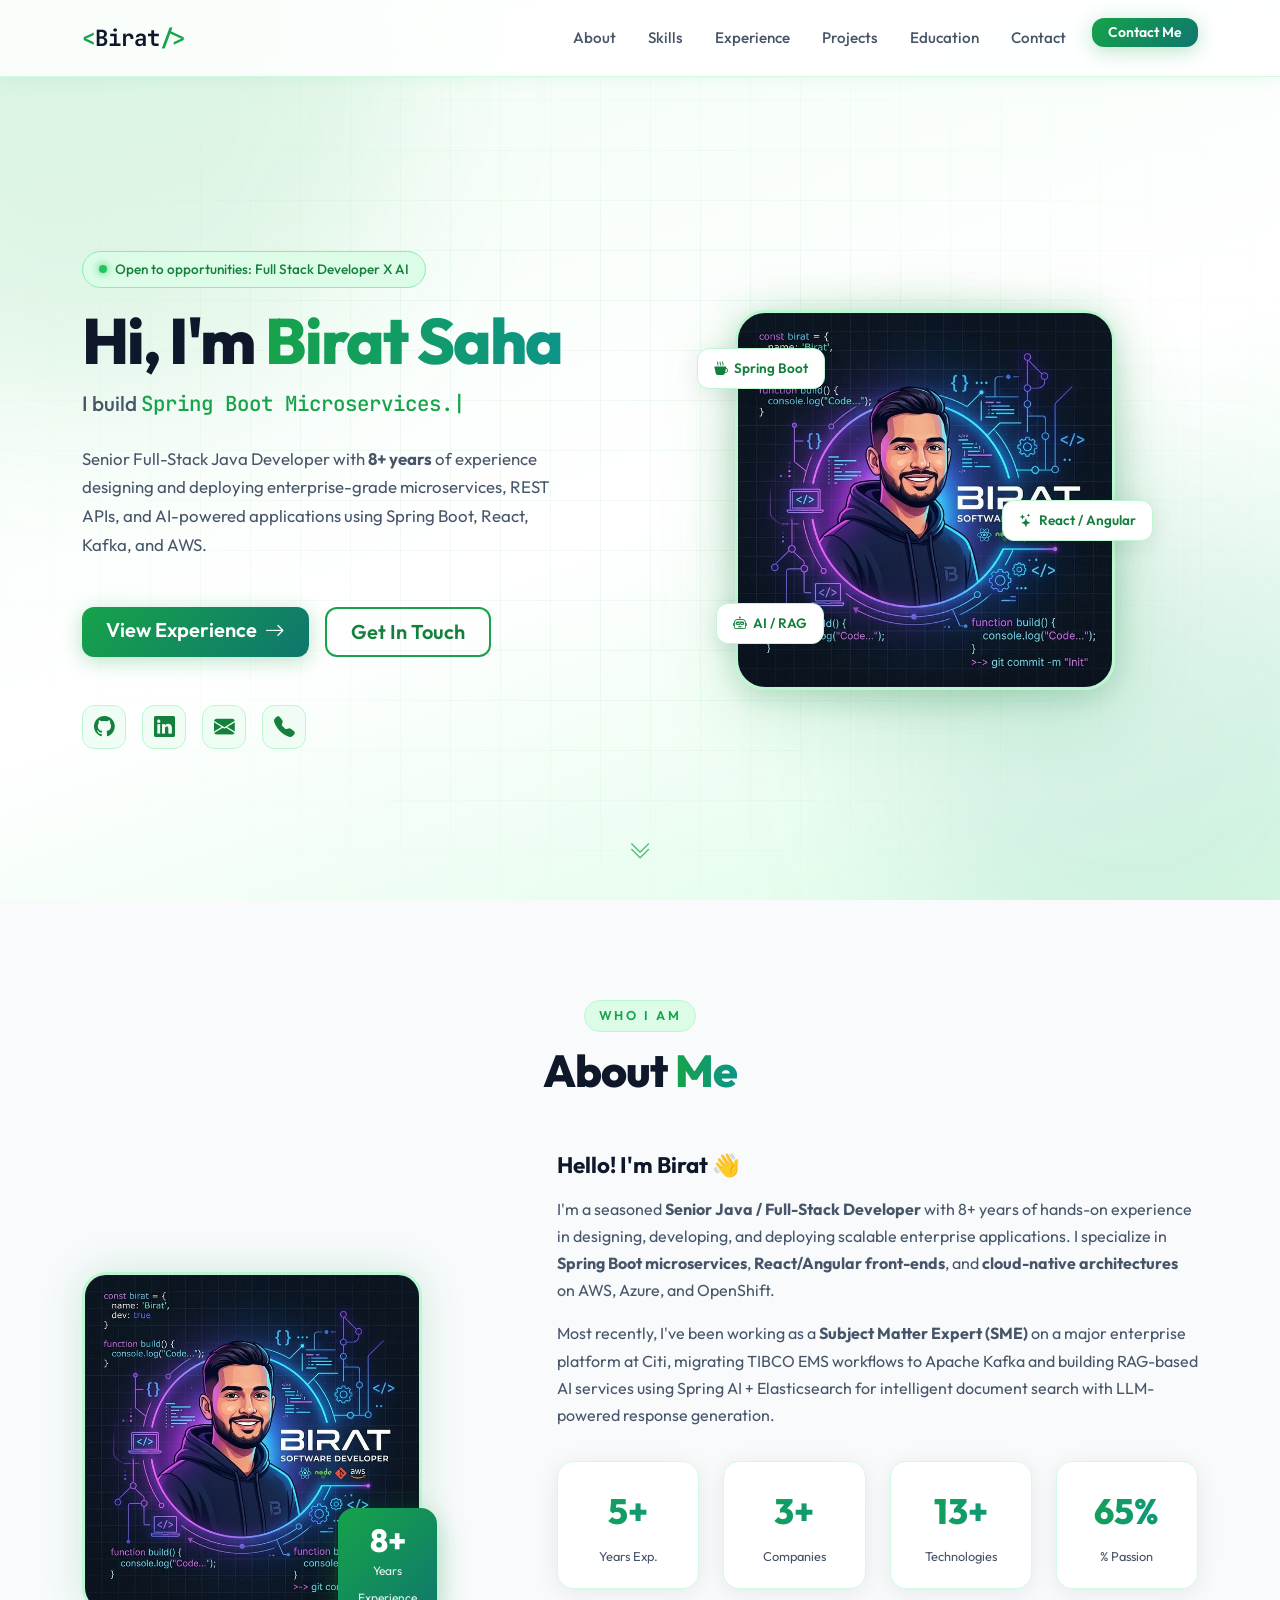
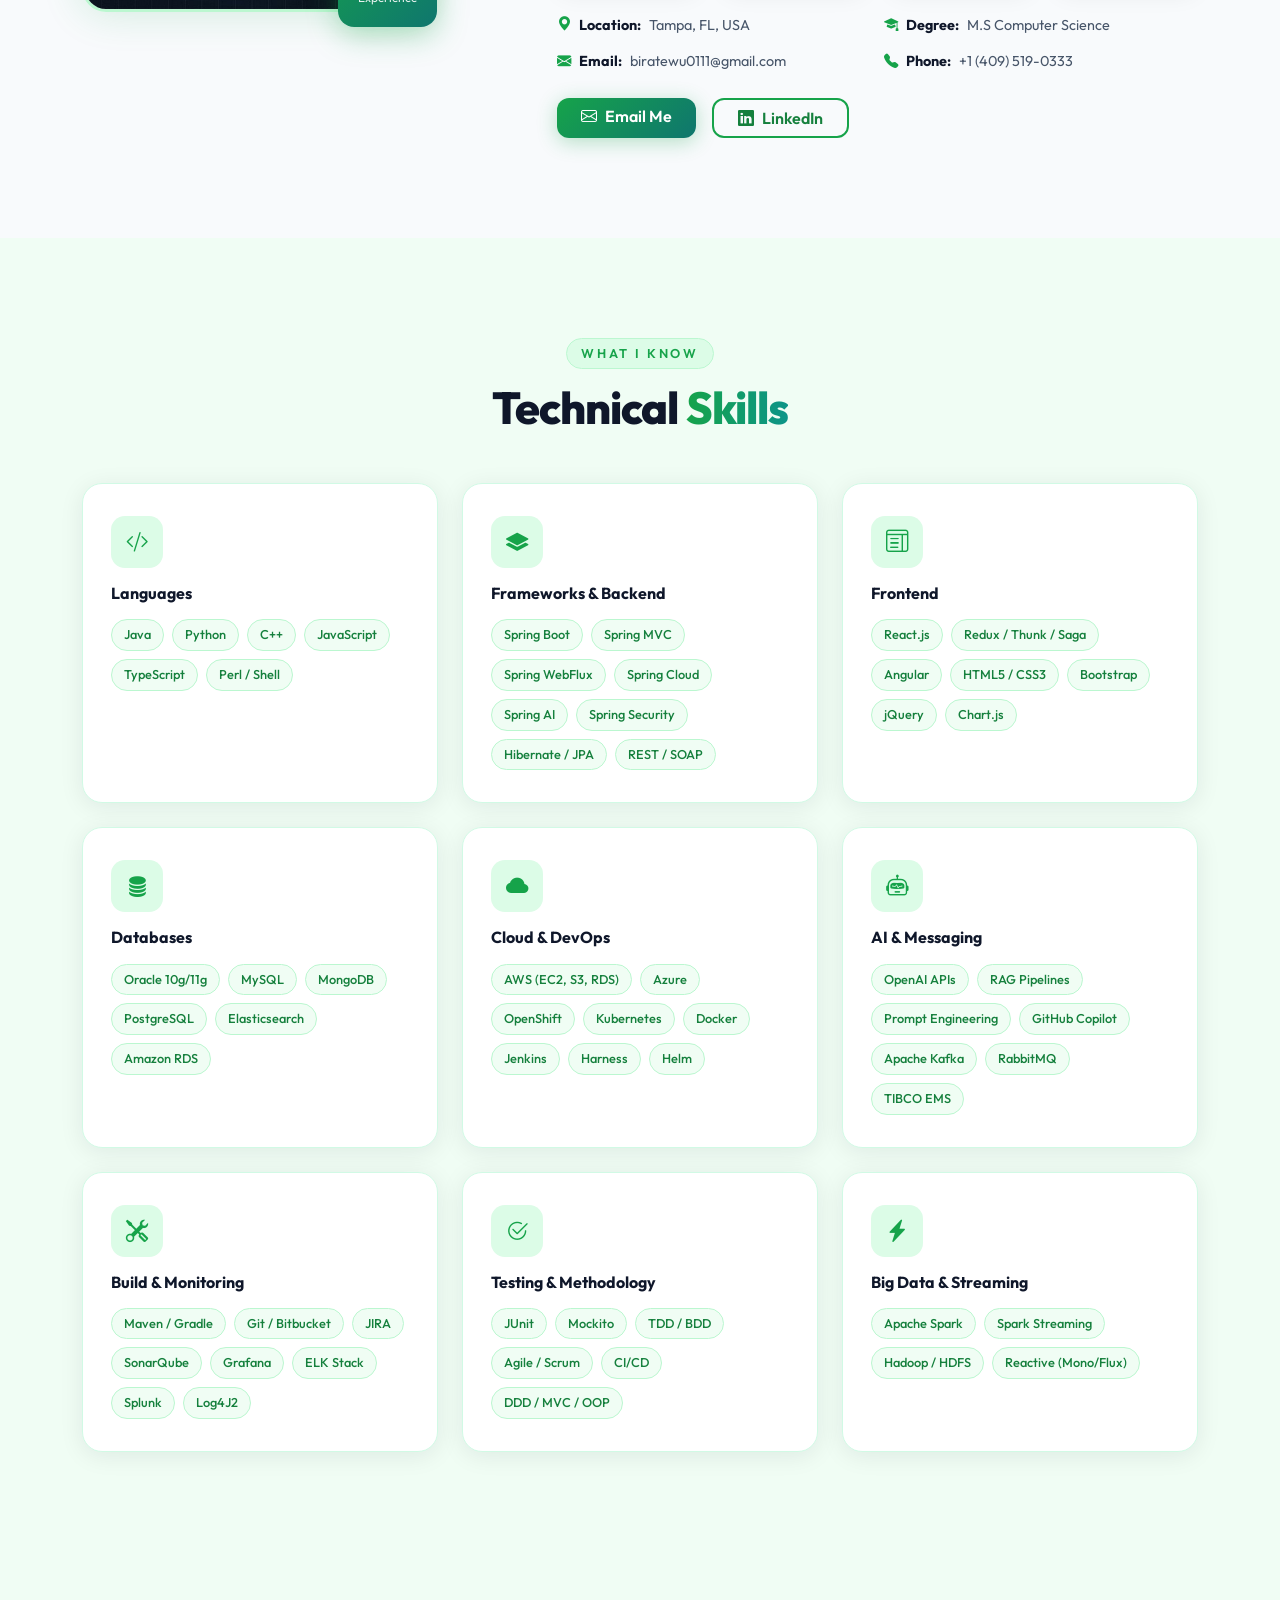
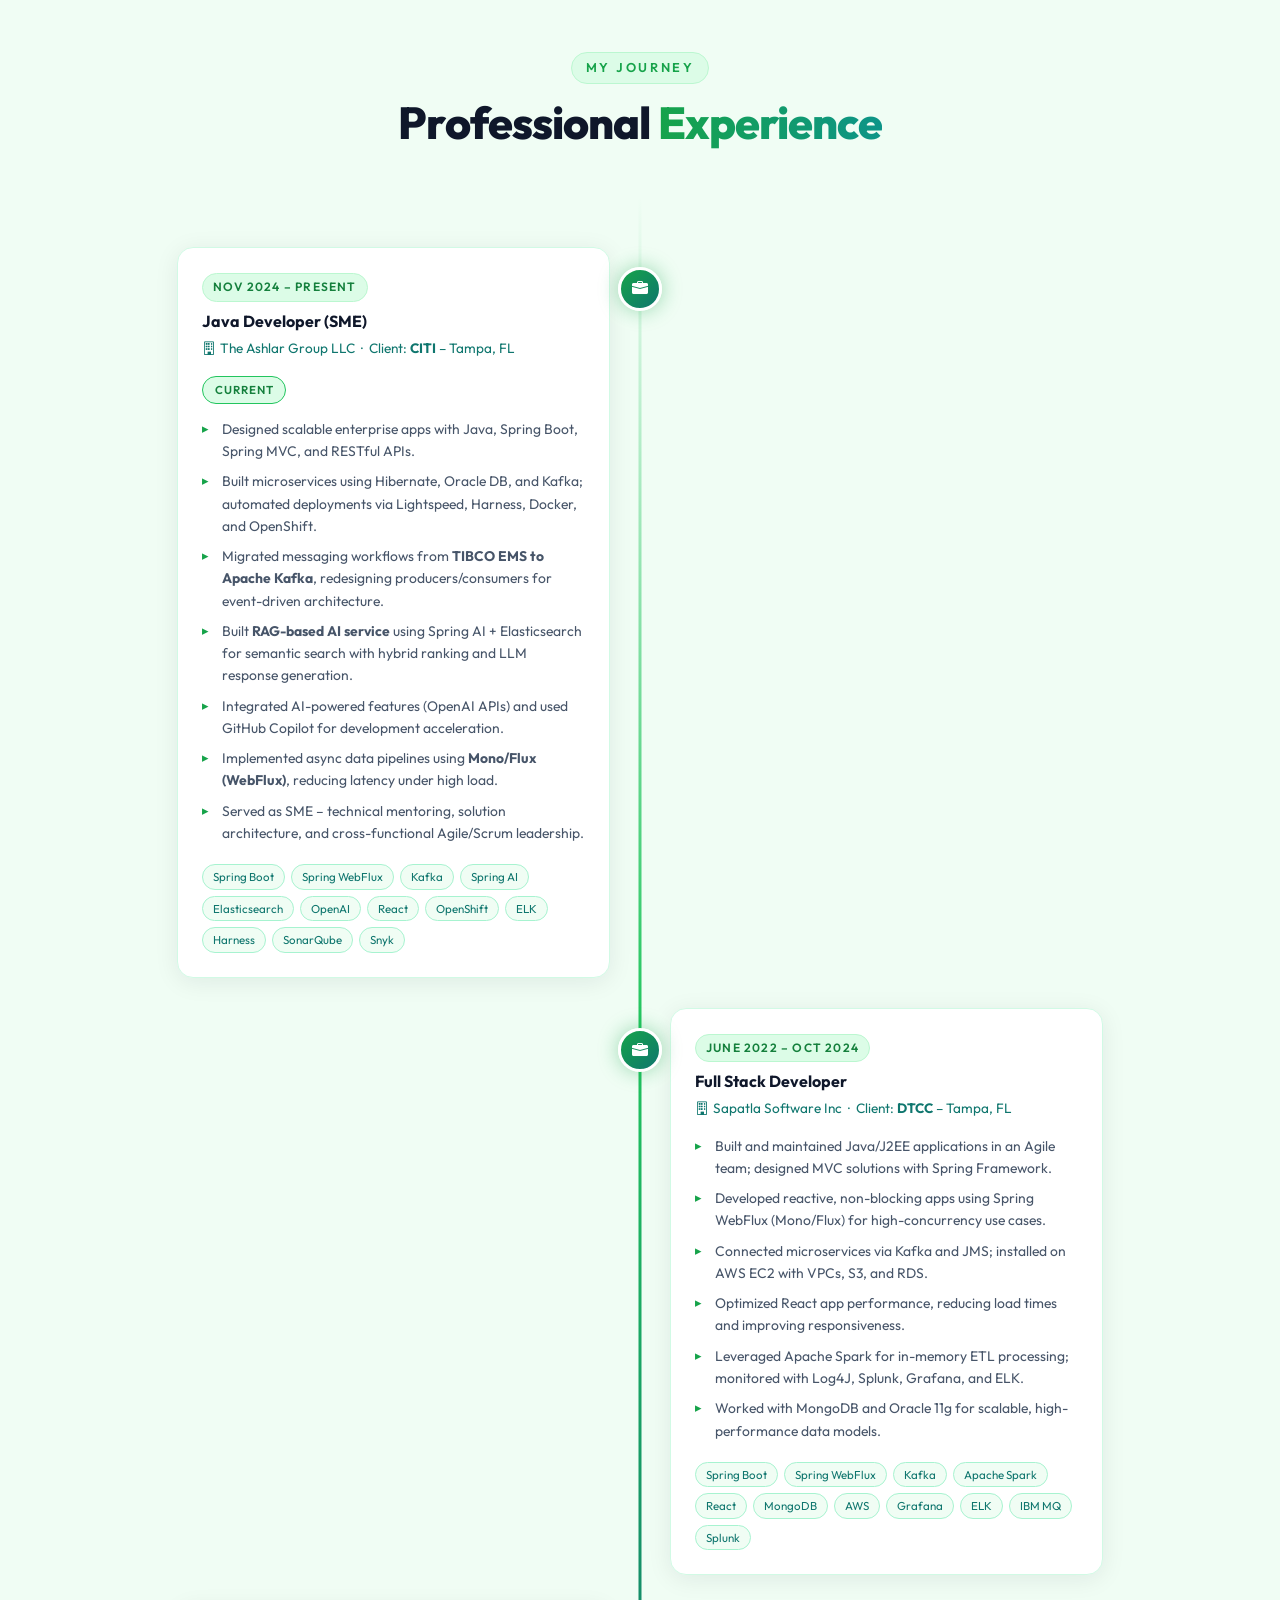
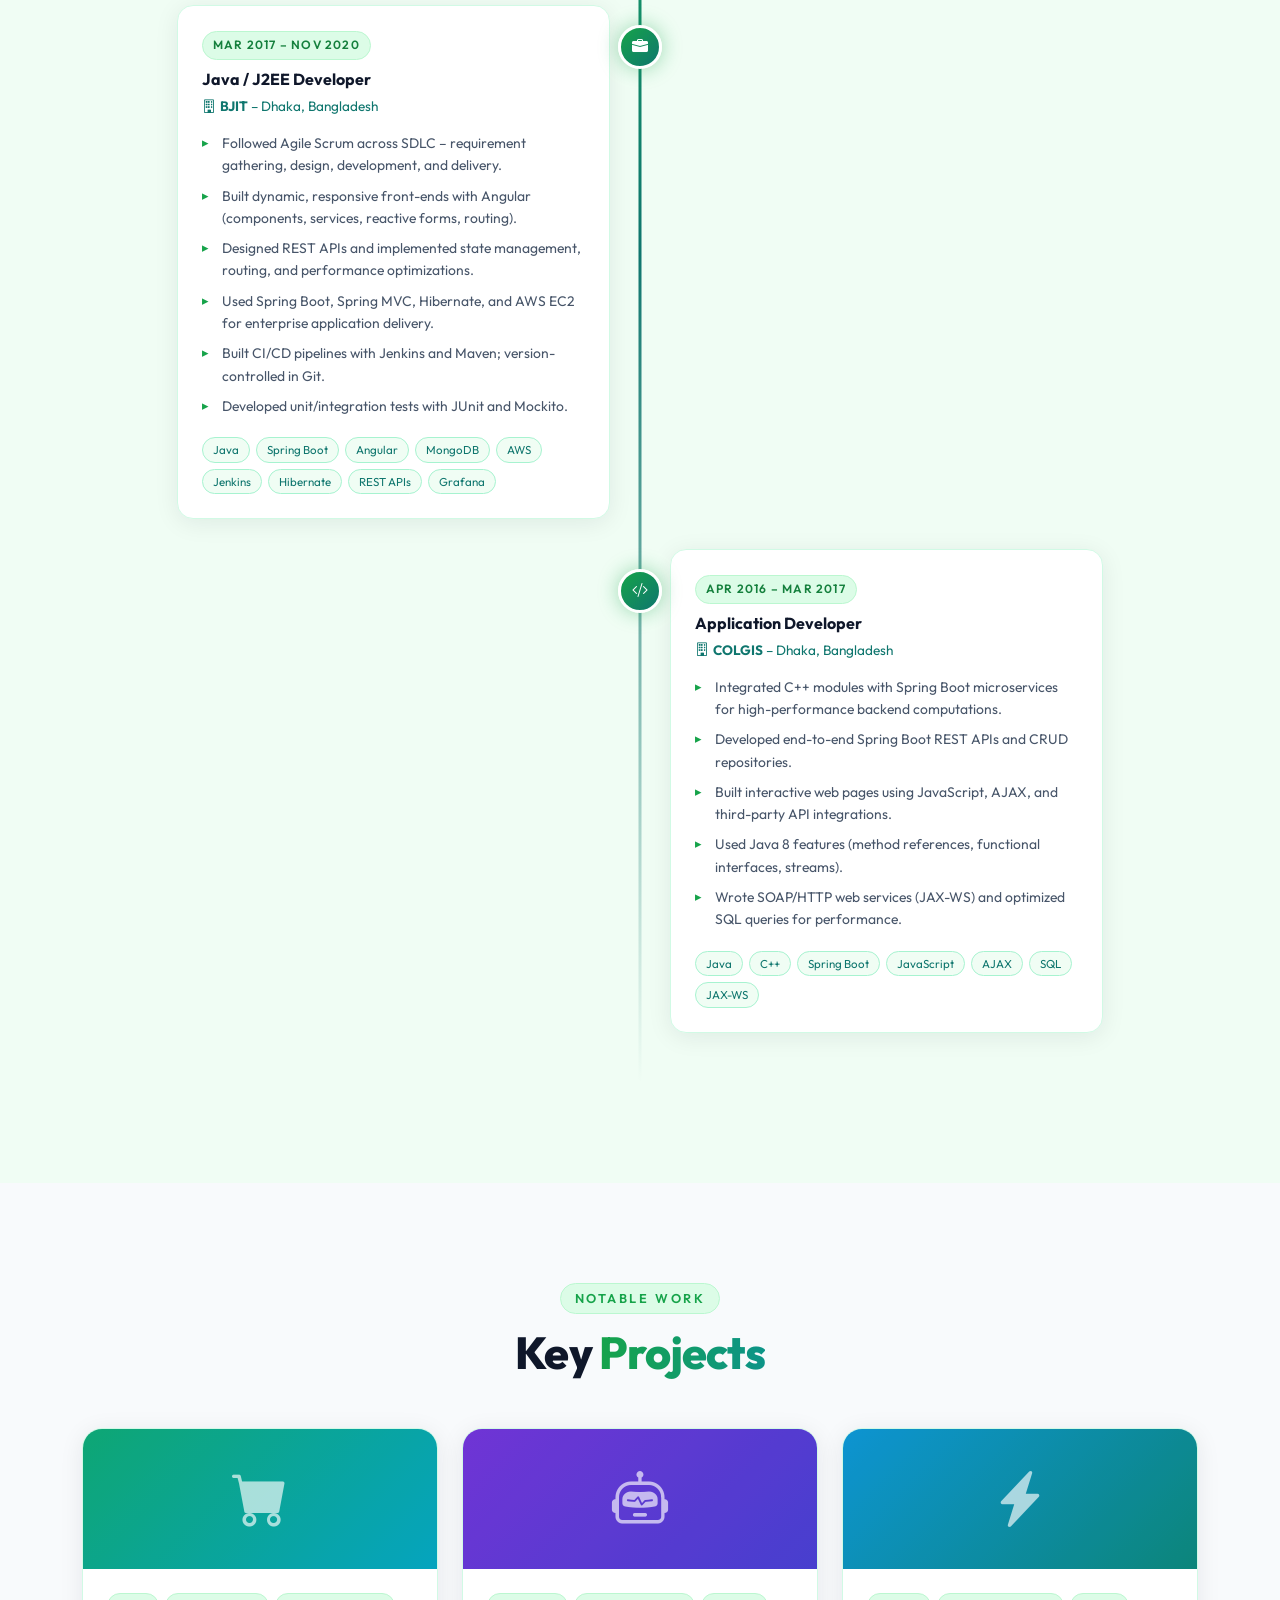
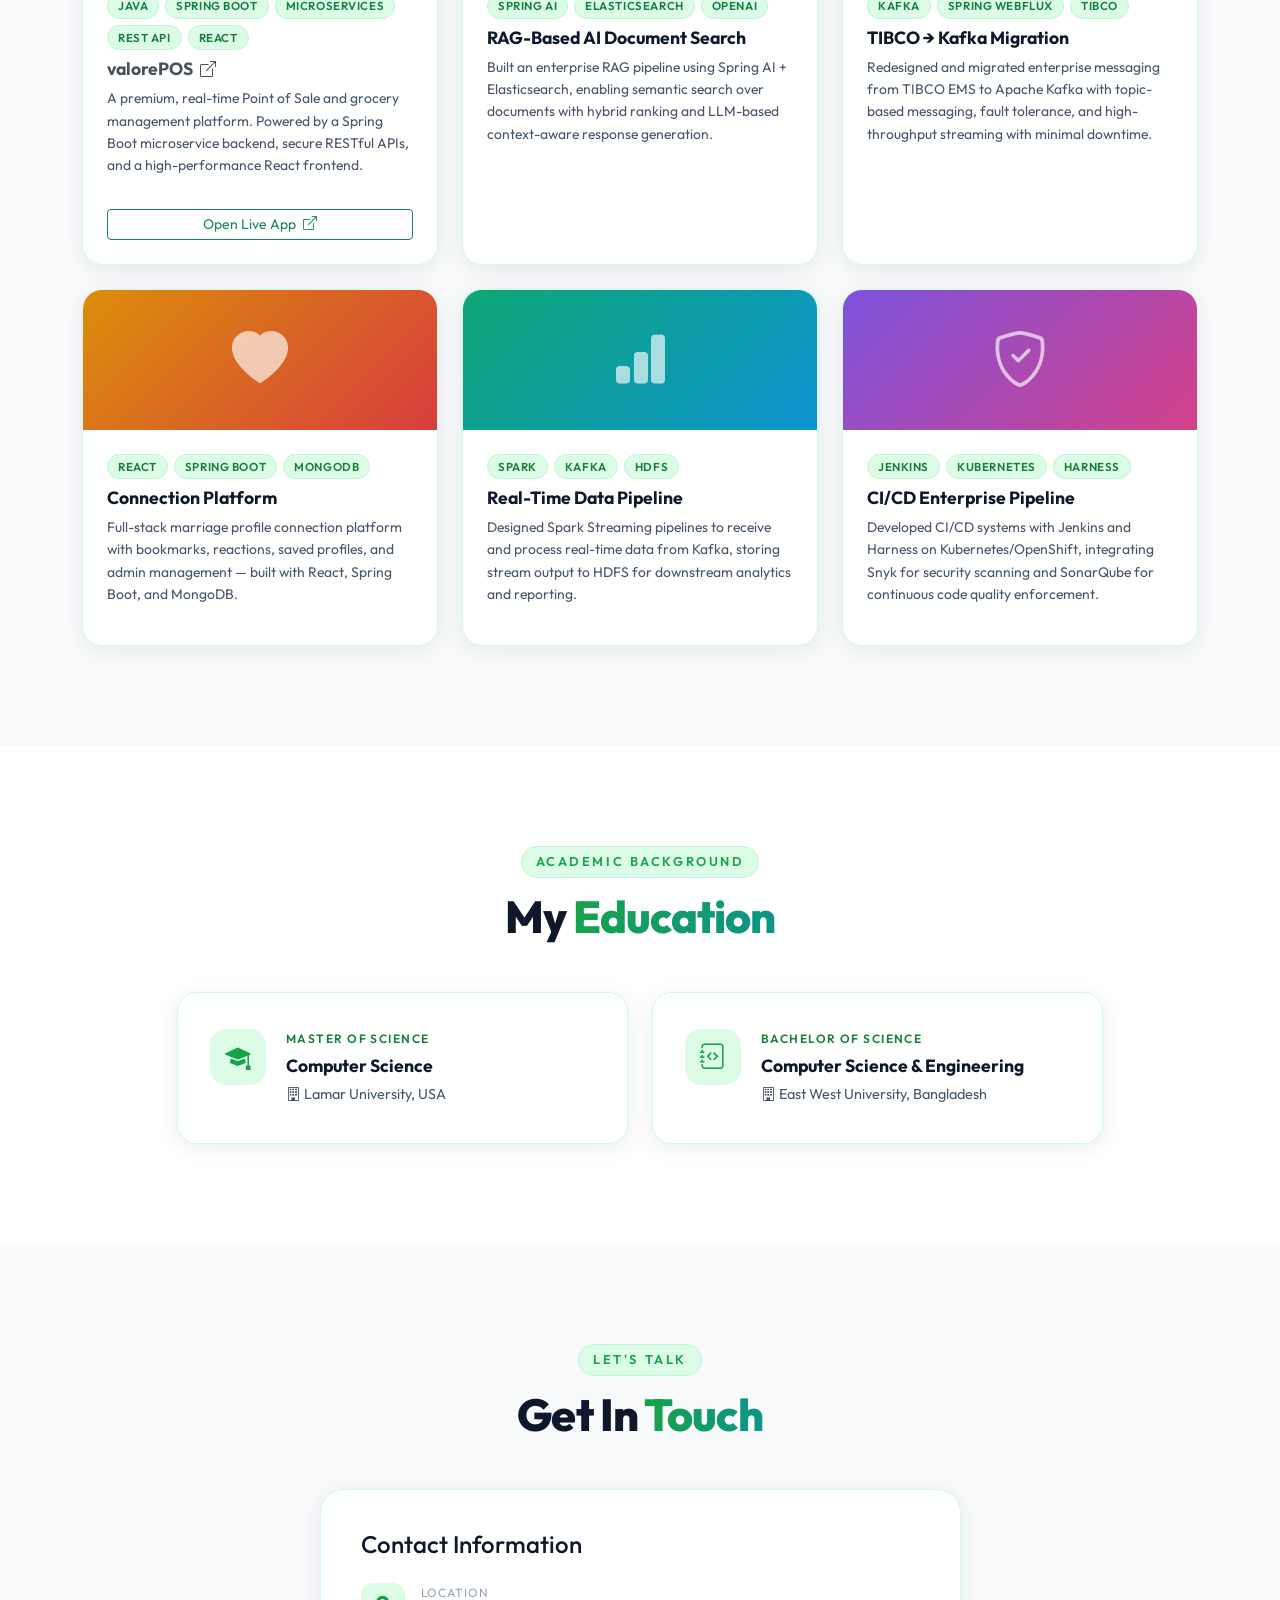
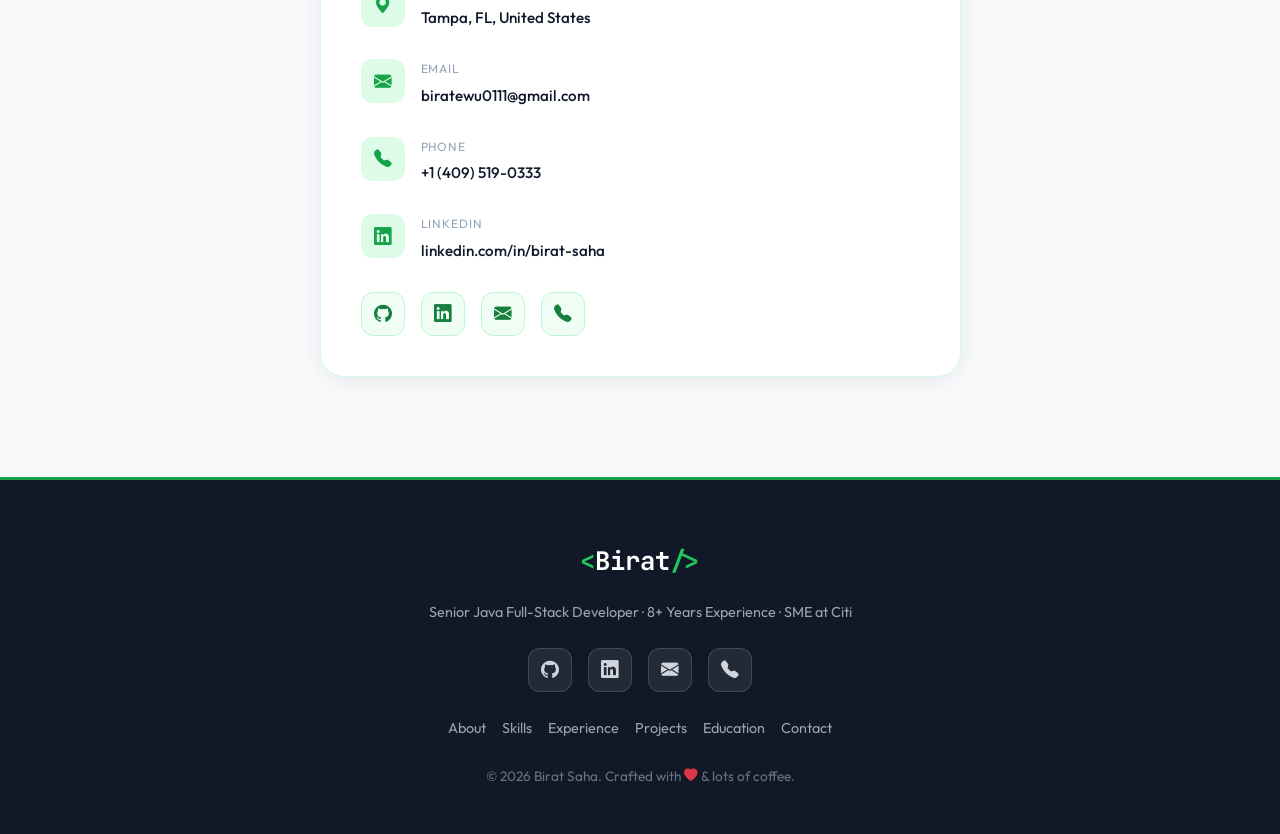
==== commit 7b5a0aa7: "Update index.html" ====
--- a/index.html
+++ b/index.html
@@ -499,6 +499,37 @@
       <div class="row gy-4">
 
         <div class="col-md-6 col-lg-4" data-aos="fade-up" data-aos-delay="100">
+          <div class="project-card d-flex flex-column h-100">
+            <div class="project-card-top" style="background: linear-gradient(135deg, #10b981, #06b6d4);">
+              <i class="bi bi-cart-fill project-icon"></i>
+            </div>
+            <div class="project-card-body d-flex flex-column flex-grow-1">
+              <div class="project-tags mb-2">
+                <span class="project-tag">Java</span>
+                <span class="project-tag">Spring Boot</span>
+                <span class="project-tag">Microservices</span>
+                <span class="project-tag">REST API</span>
+                <span class="project-tag">React</span>
+              </div>
+              <h5 class="project-title">
+                <a href="https://valore-grocery.onrender.com/login" target="_blank"
+                  class="text-decoration-none text-dark-emphasis">
+                  valorePOS <i class="bi bi-box-arrow-up-right small fs-6 ms-1"></i>
+                </a>
+              </h5>
+              <p class="project-desc">A premium, real-time Point of Sale and grocery management platform. Powered by a
+                Spring Boot microservice backend, secure RESTful APIs, and a high-performance React frontend.</p>
+              <div class="mt-auto pt-3">
+                <a href="https://valore-grocery.onrender.com/login" target="_blank"
+                  class="btn btn-sm btn-outline-success w-100">
+                  Open Live App <i class="bi bi-box-arrow-up-right ms-1"></i>
+                </a>
+              </div>
+            </div>
+          </div>
+        </div>
+
+        <div class="col-md-6 col-lg-4" data-aos="fade-up" data-aos-delay="200">
           <div class="project-card">
             <div class="project-card-top" style="background: linear-gradient(135deg, #7c3aed, #4f46e5);">
               <i class="bi bi-robot project-icon"></i>
@@ -516,7 +547,7 @@
           </div>
         </div>
 
-        <div class="col-md-6 col-lg-4" data-aos="fade-up" data-aos-delay="200">
+        <div class="col-md-6 col-lg-4" data-aos="fade-up" data-aos-delay="300">
           <div class="project-card">
             <div class="project-card-top" style="background: linear-gradient(135deg, #0ea5e9, #0d9488);">
               <i class="bi bi-lightning-charge-fill project-icon"></i>
@@ -534,7 +565,7 @@
           </div>
         </div>
 
-        <div class="col-md-6 col-lg-4" data-aos="fade-up" data-aos-delay="300">
+        <div class="col-md-6 col-lg-4" data-aos="fade-up" data-aos-delay="100">
           <div class="project-card">
             <div class="project-card-top" style="background: linear-gradient(135deg, #f59e0b, #ef4444);">
               <i class="bi bi-heart-fill project-icon"></i>
@@ -552,7 +583,7 @@
           </div>
         </div>
 
-        <div class="col-md-6 col-lg-4" data-aos="fade-up" data-aos-delay="100">
+        <div class="col-md-6 col-lg-4" data-aos="fade-up" data-aos-delay="200">
           <div class="project-card">
             <div class="project-card-top" style="background: linear-gradient(135deg, #10b981, #0ea5e9);">
               <i class="bi bi-bar-chart-fill project-icon"></i>
@@ -570,7 +601,7 @@
           </div>
         </div>
 
-        <div class="col-md-6 col-lg-4" data-aos="fade-up" data-aos-delay="200">
+        <div class="col-md-6 col-lg-4" data-aos="fade-up" data-aos-delay="300">
           <div class="project-card">
             <div class="project-card-top" style="background: linear-gradient(135deg, #8b5cf6, #ec4899);">
               <i class="bi bi-shield-check project-icon"></i>
@@ -588,24 +619,6 @@
           </div>
         </div>
 
-        <div class="col-md-6 col-lg-4" data-aos="fade-up" data-aos-delay="300">
-          <div class="project-card">
-            <div class="project-card-top" style="background: linear-gradient(135deg, #f97316, #eab308);">
-              <i class="bi bi-people-fill project-icon"></i>
-            </div>
-            <div class="project-card-body">
-              <div class="project-tags mb-2">
-                <span class="project-tag">Spring Boot</span>
-                <span class="project-tag">Angular</span>
-                <span class="project-tag">AWS</span>
-              </div>
-              <h5 class="project-title">Life Events Tracker</h5>
-              <p class="project-desc">Full-stack application with user life event management, admin dashboards,
-                demographic statistics, and reporting. Built with Spring Boot, Angular, and AWS cloud infrastructure.
-              </p>
-            </div>
-          </div>
-        </div>
 
       </div>
     </div>
@@ -732,4 +745,4 @@
   <script src="js/main.js"></script>
 </body>
 
-</html>+</html>
--- a/css/style.css
+++ b/css/style.css
@@ -1,23 +1,28 @@
 /* ===================================
    BIRAT SAHA – PERSONAL PORTFOLIO
-   Custom Stylesheet
+   White & Green Theme
 =================================== */
 
 /* ---- CSS Variables ---- */
 :root {
-  --primary: #7c3aed;
-  --primary-light: #9d5cf6;
-  --secondary: #4f46e5;
-  --accent: #06b6d4;
-  --bg-dark: #070b14;
-  --bg-card: rgba(255, 255, 255, 0.04);
-  --bg-card-hover: rgba(255, 255, 255, 0.08);
-  --border: rgba(255, 255, 255, 0.08);
-  --text-main: #e8eaf6;
-  --text-muted: #8892a4;
-  --gradient: linear-gradient(135deg, var(--primary), var(--secondary));
-  --gradient-text: linear-gradient(90deg, #a78bfa, #60a5fa);
-  --shadow-glow: 0 0 40px rgba(124, 58, 237, 0.3);
+  --primary: #16a34a;
+  --primary-light: #22c55e;
+  --primary-dark: #15803d;
+  --secondary: #0f766e;
+  --accent: #059669;
+  --bg-main: #f8fafc;
+  --bg-section: #ffffff;
+  --bg-card: #ffffff;
+  --bg-card-hover: #f0fdf4;
+  --border: #d1fae5;
+  --border-strong: #86efac;
+  --text-main: #0f172a;
+  --text-muted: #475569;
+  --text-light: #94a3b8;
+  --gradient: linear-gradient(135deg, #16a34a, #0f766e);
+  --gradient-text: linear-gradient(90deg, #16a34a, #0d9488);
+  --shadow-glow: 0 0 40px rgba(22, 163, 74, 0.18);
+  --shadow-card: 0 4px 24px rgba(15, 23, 42, 0.08);
 }
 
 /* ---- Base ---- */
@@ -35,7 +40,7 @@
 
 body {
   font-family: 'Outfit', sans-serif;
-  background-color: var(--bg-dark);
+  background-color: var(--bg-main);
   color: var(--text-main);
   overflow-x: hidden;
   line-height: 1.7;
@@ -55,9 +60,9 @@
   font-weight: 600;
   letter-spacing: 0.2em;
   text-transform: uppercase;
-  color: var(--primary-light);
-  background: rgba(124, 58, 237, 0.15);
-  border: 1px solid rgba(124, 58, 237, 0.3);
+  color: var(--primary);
+  background: #dcfce7;
+  border: 1px solid #bbf7d0;
   padding: 4px 14px;
   border-radius: 50px;
   margin-bottom: 12px;
@@ -67,6 +72,7 @@
   font-size: clamp(2rem, 4vw, 2.8rem);
   font-weight: 800;
   letter-spacing: -0.02em;
+  color: var(--text-main);
 }
 
 .section-pad {
@@ -79,7 +85,7 @@
 }
 
 ::-webkit-scrollbar-track {
-  background: var(--bg-dark);
+  background: var(--bg-main);
 }
 
 ::-webkit-scrollbar-thumb {
@@ -87,23 +93,28 @@
   border-radius: 3px;
 }
 
+/* Alternate section bg */
+.section-alt {
+  background-color: #f0fdf4;
+}
+
 /* ==============================
    NAVBAR
 ============================== */
 #mainNav {
-  background: transparent;
+  background: rgba(255, 255, 255, 0.85);
+  backdrop-filter: blur(16px);
+  -webkit-backdrop-filter: blur(16px);
+  border-bottom: 1px solid var(--border);
   transition: all 0.4s ease;
-  padding: 18px 0;
-  border-bottom: 1px solid transparent;
+  padding: 14px 0;
+  box-shadow: 0 2px 16px rgba(22, 163, 74, 0.07);
 }
 
 #mainNav.scrolled {
-  background: rgba(7, 11, 20, 0.92);
-  backdrop-filter: blur(20px);
-  -webkit-backdrop-filter: blur(20px);
-  border-bottom-color: var(--border);
+  background: rgba(255, 255, 255, 0.97);
   padding: 10px 0;
-  box-shadow: 0 4px 30px rgba(0, 0, 0, 0.3);
+  box-shadow: 0 4px 30px rgba(22, 163, 74, 0.12);
 }
 
 .navbar-brand {
@@ -115,11 +126,11 @@
 }
 
 .brand-bracket {
-  color: var(--primary-light);
+  color: var(--primary);
 }
 
 .brand-slash {
-  color: var(--accent);
+  color: var(--secondary);
 }
 
 .nav-link {
@@ -129,22 +140,21 @@
   padding: 8px 14px !important;
   border-radius: 8px;
   transition: color 0.3s, background 0.3s;
-  position: relative;
 }
 
 .nav-link:hover,
 .nav-link.active {
-  color: var(--text-main) !important;
-  background: rgba(124, 58, 237, 0.12);
+  color: var(--primary) !important;
+  background: #f0fdf4;
 }
 
 .navbar-toggler {
-  border: 1px solid var(--border) !important;
-  color: var(--text-muted) !important;
+  border: 1px solid var(--border-strong) !important;
+  color: var(--primary) !important;
 }
 
 .navbar-toggler-icon {
-  background-image: url("data:image/svg+xml,%3csvg xmlns='http://www.w3.org/2000/svg' viewBox='0 0 30 30'%3e%3cpath stroke='rgba%28168, 139, 250, 1%29' stroke-linecap='round' stroke-miterlimit='10' stroke-width='2' d='M4 7h22M4 15h22M4 23h22'/%3e%3c/svg%3e") !important;
+  background-image: url("data:image/svg+xml,%3csvg xmlns='http://www.w3.org/2000/svg' viewBox='0 0 30 30'%3e%3cpath stroke='rgba%2822, 163, 74, 1%29' stroke-linecap='round' stroke-miterlimit='10' stroke-width='2' d='M4 7h22M4 15h22M4 23h22'/%3e%3c/svg%3e") !important;
 }
 
 /* ==============================
@@ -155,15 +165,15 @@
   position: relative;
   overflow: hidden;
   padding-top: 100px;
-  background: radial-gradient(ellipse 80% 60% at 50% 0%, rgba(79, 70, 229, 0.12) 0%, transparent 70%);
+  background: linear-gradient(160deg, #f0fdf4 0%, #ffffff 55%, #dcfce7 100%);
 }
 
 .hero-bg-grid {
   position: absolute;
   inset: 0;
   background-image:
-    linear-gradient(rgba(124, 58, 237, 0.05) 1px, transparent 1px),
-    linear-gradient(90deg, rgba(124, 58, 237, 0.05) 1px, transparent 1px);
+    linear-gradient(rgba(22, 163, 74, 0.06) 1px, transparent 1px),
+    linear-gradient(90deg, rgba(22, 163, 74, 0.06) 1px, transparent 1px);
   background-size: 50px 50px;
   mask-image: radial-gradient(ellipse at center, black 30%, transparent 80%);
   pointer-events: none;
@@ -179,7 +189,7 @@
 .orb-1 {
   width: 600px;
   height: 600px;
-  background: rgba(124, 58, 237, 0.12);
+  background: rgba(22, 163, 74, 0.1);
   top: -200px;
   left: -200px;
   animation: float 8s ease-in-out infinite;
@@ -188,7 +198,7 @@
 .orb-2 {
   width: 500px;
   height: 500px;
-  background: rgba(6, 182, 212, 0.08);
+  background: rgba(15, 118, 110, 0.08);
   bottom: -100px;
   right: -100px;
   animation: float 10s ease-in-out infinite reverse;
@@ -210,12 +220,12 @@
   display: inline-flex;
   align-items: center;
   gap: 8px;
-  background: rgba(124, 58, 237, 0.12);
-  border: 1px solid rgba(124, 58, 237, 0.3);
+  background: #dcfce7;
+  border: 1px solid #86efac;
   padding: 6px 16px;
   border-radius: 50px;
   font-size: 0.85rem;
-  color: #a78bfa;
+  color: var(--primary-dark);
   font-weight: 500;
 }
 
@@ -247,6 +257,7 @@
   font-weight: 800;
   letter-spacing: -0.03em;
   line-height: 1.15;
+  color: var(--text-main);
 }
 
 .typewriter-wrapper {
@@ -260,14 +271,14 @@
 }
 
 #typewriter {
-  color: var(--primary-light);
+  color: var(--primary);
   font-family: 'JetBrains Mono', monospace;
 }
 
 .cursor-blink::after {
   content: '|';
   animation: blink 0.8s step-end infinite;
-  color: var(--primary-light);
+  color: var(--primary);
 }
 
 @keyframes blink {
@@ -299,7 +310,7 @@
   background: var(--gradient);
   border-radius: 50%;
   filter: blur(50px);
-  opacity: 0.4;
+  opacity: 0.25;
   animation: float 6s ease-in-out infinite;
 }
 
@@ -307,8 +318,8 @@
   position: relative;
   width: 100%;
   border-radius: 30px;
-  border: 2px solid var(--border);
-  box-shadow: var(--shadow-glow), 0 25px 80px rgba(0, 0, 0, 0.5);
+  border: 3px solid #bbf7d0;
+  box-shadow: var(--shadow-glow), 0 25px 80px rgba(22, 163, 74, 0.15), 0 8px 30px rgba(0, 0, 0, 0.08);
   z-index: 1;
   transition: transform 0.4s ease;
 }
@@ -320,15 +331,14 @@
 /* Floating Cards */
 .floating-card {
   position: absolute;
-  background: rgba(255, 255, 255, 0.08);
-  border: 1px solid rgba(255, 255, 255, 0.12);
-  backdrop-filter: blur(10px);
-  -webkit-backdrop-filter: blur(10px);
+  background: #ffffff;
+  border: 1px solid #bbf7d0;
+  box-shadow: var(--shadow-card);
   border-radius: 12px;
   padding: 8px 16px;
   font-size: 0.85rem;
   font-weight: 600;
-  color: var(--text-main);
+  color: var(--primary-dark);
   z-index: 2;
   animation: floatCard 4s ease-in-out infinite;
   display: flex;
@@ -372,15 +382,16 @@
   bottom: 30px;
   left: 50%;
   transform: translateX(-50%);
-  color: var(--text-muted);
+  color: var(--primary);
   font-size: 1.4rem;
   animation: bounceDown 2s ease-in-out infinite;
   text-decoration: none;
-  transition: color 0.3s;
+  opacity: 0.7;
+  transition: opacity 0.3s;
 }
 
 .scroll-down:hover {
-  color: var(--primary-light);
+  opacity: 1;
 }
 
 @keyframes bounceDown {
@@ -407,7 +418,7 @@
   width: 100%;
   max-width: 340px;
   border-radius: 24px;
-  border: 2px solid var(--border);
+  border: 3px solid #bbf7d0;
   box-shadow: var(--shadow-glow);
 }
 
@@ -419,7 +430,8 @@
   border-radius: 16px;
   padding: 16px 20px;
   text-align: center;
-  box-shadow: 0 8px 30px rgba(124, 58, 237, 0.4);
+  box-shadow: 0 8px 30px rgba(22, 163, 74, 0.35);
+  color: white;
 }
 
 .about-badge-num {
@@ -431,7 +443,7 @@
 
 .about-badge-label {
   font-size: 0.75rem;
-  opacity: 0.85;
+  opacity: 0.9;
   line-height: 1.3;
 }
 
@@ -439,6 +451,7 @@
   font-size: 1.4rem;
   font-weight: 700;
   margin-bottom: 12px;
+  color: var(--text-main);
 }
 
 .about-desc {
@@ -449,17 +462,19 @@
 
 /* Stats */
 .stat-box {
-  background: var(--bg-card);
+  background: #fff;
   border: 1px solid var(--border);
   border-radius: 16px;
   padding: 20px 10px;
+  box-shadow: var(--shadow-card);
   transition: all 0.3s;
 }
 
 .stat-box:hover {
-  background: var(--bg-card-hover);
-  border-color: var(--primary);
+  background: #f0fdf4;
+  border-color: var(--primary-light);
   transform: translateY(-4px);
+  box-shadow: var(--shadow-glow);
 }
 
 .stat-num {
@@ -493,7 +508,7 @@
 }
 
 .info-item i {
-  color: var(--primary-light);
+  color: var(--primary);
 }
 
 .info-item strong {
@@ -504,15 +519,16 @@
    SKILLS SECTION
 ============================== */
 .skills-section {
-  background: radial-gradient(ellipse 80% 60% at 50% 100%, rgba(79, 70, 229, 0.08) 0%, transparent 70%);
+  background-color: #f0fdf4;
 }
 
 .skill-card {
-  background: var(--bg-card);
+  background: #ffffff;
   border: 1px solid var(--border);
   border-radius: 20px;
   padding: 32px 28px;
   height: 100%;
+  box-shadow: var(--shadow-card);
   transition: all 0.4s ease;
   position: relative;
   overflow: hidden;
@@ -521,38 +537,35 @@
 .skill-card::before {
   content: '';
   position: absolute;
-  inset: 0;
+  top: 0;
+  left: 0;
+  right: 0;
+  height: 3px;
   background: var(--gradient);
   opacity: 0;
   transition: opacity 0.4s;
-  z-index: 0;
 }
 
 .skill-card:hover {
-  border-color: var(--primary);
+  border-color: var(--primary-light);
   transform: translateY(-6px);
-  box-shadow: var(--shadow-glow);
+  box-shadow: var(--shadow-glow), var(--shadow-card);
 }
 
 .skill-card:hover::before {
-  opacity: 0.05;
-}
-
-.skill-card>* {
-  position: relative;
-  z-index: 1;
+  opacity: 1;
 }
 
 .skill-card-icon {
   width: 52px;
   height: 52px;
-  background: rgba(124, 58, 237, 0.15);
+  background: #dcfce7;
   border-radius: 14px;
   display: flex;
   align-items: center;
   justify-content: center;
   font-size: 1.4rem;
-  color: var(--primary-light);
+  color: var(--primary);
   margin-bottom: 16px;
 }
 
@@ -560,6 +573,7 @@
   font-weight: 700;
   font-size: 1rem;
   margin-bottom: 16px;
+  color: var(--text-main);
 }
 
 .skill-pills {
@@ -569,37 +583,39 @@
 }
 
 .skill-pill {
-  background: rgba(255, 255, 255, 0.06);
-  border: 1px solid rgba(255, 255, 255, 0.1);
+  background: #f0fdf4;
+  border: 1px solid #bbf7d0;
   border-radius: 50px;
   padding: 4px 12px;
   font-size: 0.8rem;
-  color: var(--text-muted);
+  color: var(--primary-dark);
+  font-weight: 500;
   transition: all 0.3s;
 }
 
 .skill-pill:hover {
-  background: rgba(124, 58, 237, 0.2);
+  background: #dcfce7;
   border-color: var(--primary);
-  color: var(--text-main);
+  color: var(--primary-dark);
 }
 
 /* ==============================
    PROJECTS SECTION
 ============================== */
 .project-card {
-  background: var(--bg-card);
+  background: #ffffff;
   border: 1px solid var(--border);
   border-radius: 20px;
   overflow: hidden;
   height: 100%;
+  box-shadow: var(--shadow-card);
   transition: all 0.4s ease;
 }
 
 .project-card:hover {
   transform: translateY(-8px);
-  border-color: var(--primary);
-  box-shadow: var(--shadow-glow);
+  border-color: var(--primary-light);
+  box-shadow: var(--shadow-glow), 0 20px 60px rgba(22, 163, 74, 0.1);
 }
 
 .project-card-top {
@@ -615,12 +631,12 @@
   content: '';
   position: absolute;
   inset: 0;
-  background: rgba(0, 0, 0, 0.2);
+  background: rgba(0, 0, 0, 0.1);
 }
 
 .project-icon {
   font-size: 3.5rem;
-  color: rgba(255, 255, 255, 0.5);
+  color: rgba(255, 255, 255, 0.65);
   z-index: 1;
   position: relative;
 }
@@ -638,9 +654,9 @@
 .project-tag {
   font-size: 0.72rem;
   font-weight: 600;
-  background: rgba(124, 58, 237, 0.15);
-  color: #a78bfa;
-  border: 1px solid rgba(124, 58, 237, 0.2);
+  background: #dcfce7;
+  color: var(--primary-dark);
+  border: 1px solid #bbf7d0;
   padding: 2px 10px;
   border-radius: 50px;
   text-transform: uppercase;
@@ -651,6 +667,7 @@
   font-size: 1.1rem;
   font-weight: 700;
   margin-bottom: 8px;
+  color: var(--text-main);
 }
 
 .project-desc {
@@ -661,17 +678,16 @@
 
 /* Glass Button */
 .btn-glass {
-  background: rgba(255, 255, 255, 0.06);
-  border: 1px solid rgba(255, 255, 255, 0.12);
+  background: #f8fafc;
+  border: 1px solid #cbd5e1;
   color: var(--text-main);
-  backdrop-filter: blur(10px);
   transition: all 0.3s;
   border-radius: 8px;
 }
 
 .btn-glass:hover {
-  background: rgba(255, 255, 255, 0.12);
-  color: var(--text-main);
+  background: #f0fdf4;
+  color: var(--primary-dark);
   border-color: var(--primary);
 }
 
@@ -679,7 +695,7 @@
    EXPERIENCE / TIMELINE
 ============================== */
 .experience-section {
-  background: radial-gradient(ellipse at center, rgba(6, 182, 212, 0.05) 0%, transparent 70%);
+  background-color: #f0fdf4;
 }
 
 .timeline {
@@ -694,8 +710,8 @@
   transform: translateX(-50%);
   top: 0;
   bottom: 0;
-  width: 2px;
-  background: linear-gradient(to bottom, transparent, var(--primary), var(--secondary), transparent);
+  width: 3px;
+  background: linear-gradient(to bottom, transparent, #22c55e, #0f766e, transparent);
 }
 
 .timeline-item {
@@ -718,8 +734,8 @@
   left: 50%;
   top: 20px;
   transform: translateX(-50%);
-  width: 42px;
-  height: 42px;
+  width: 44px;
+  height: 44px;
   background: var(--gradient);
   border-radius: 50%;
   display: flex;
@@ -728,22 +744,24 @@
   font-size: 1rem;
   color: white;
   z-index: 1;
-  box-shadow: 0 0 20px rgba(124, 58, 237, 0.5);
+  box-shadow: 0 0 20px rgba(22, 163, 74, 0.4);
+  border: 3px solid white;
 }
 
 .timeline-card {
-  background: var(--bg-card);
+  background: #ffffff;
   border: 1px solid var(--border);
   border-radius: 16px;
   padding: 24px;
   width: 100%;
+  box-shadow: var(--shadow-card);
   transition: all 0.3s;
 }
 
 .timeline-card:hover {
-  border-color: var(--primary);
+  border-color: var(--primary-light);
   transform: translateX(-5px);
-  box-shadow: var(--shadow-glow);
+  box-shadow: var(--shadow-glow), var(--shadow-card);
 }
 
 .timeline-item.right .timeline-card:hover {
@@ -755,23 +773,25 @@
   font-weight: 600;
   letter-spacing: 0.1em;
   text-transform: uppercase;
-  color: var(--primary-light);
-  background: rgba(124, 58, 237, 0.12);
+  color: var(--primary-dark);
+  background: #dcfce7;
   padding: 3px 10px;
   border-radius: 50px;
   display: inline-block;
   margin-bottom: 10px;
+  border: 1px solid #bbf7d0;
 }
 
 .timeline-title {
   font-size: 1rem;
   font-weight: 700;
   margin-bottom: 6px;
+  color: var(--text-main);
 }
 
 .timeline-place {
   font-size: 0.85rem;
-  color: var(--accent);
+  color: var(--secondary);
   margin-bottom: 8px;
 }
 
@@ -798,7 +818,7 @@
   content: '▸';
   position: absolute;
   left: 0;
-  color: var(--primary-light);
+  color: var(--primary);
   font-size: 0.8rem;
 }
 
@@ -810,17 +830,17 @@
 
 .env-tag {
   font-size: 0.72rem;
-  background: rgba(6, 182, 212, 0.08);
-  color: var(--accent);
-  border: 1px solid rgba(6, 182, 212, 0.2);
+  background: #f0fdf4;
+  color: var(--secondary);
+  border: 1px solid #a7f3d0;
   padding: 2px 10px;
   border-radius: 50px;
 }
 
 .exp-badge {
-  background: rgba(34, 197, 94, 0.15);
-  color: #86efac;
-  border: 1px solid rgba(34, 197, 94, 0.3);
+  background: #dcfce7;
+  color: var(--primary-dark);
+  border: 1px solid var(--primary-light);
   font-size: 0.72rem;
   font-weight: 600;
   padding: 3px 12px;
@@ -853,11 +873,11 @@
    EDUCATION SECTION
 ============================== */
 .education-section {
-  background: radial-gradient(ellipse at center, rgba(124, 58, 237, 0.06) 0%, transparent 70%);
+  background-color: #ffffff;
 }
 
 .edu-card {
-  background: var(--bg-card);
+  background: #fff;
   border: 1px solid var(--border);
   border-radius: 20px;
   padding: 36px 32px;
@@ -866,25 +886,27 @@
   gap: 20px;
   transition: all 0.35s ease;
   height: 100%;
+  box-shadow: var(--shadow-card);
 }
 
 .edu-card:hover {
-  border-color: var(--primary);
+  border-color: var(--primary-light);
   transform: translateY(-5px);
   box-shadow: var(--shadow-glow);
+  background: #f0fdf4;
 }
 
 .edu-icon {
   width: 56px;
   height: 56px;
   min-width: 56px;
-  background: rgba(124, 58, 237, 0.15);
+  background: #dcfce7;
   border-radius: 16px;
   display: flex;
   align-items: center;
   justify-content: center;
   font-size: 1.6rem;
-  color: var(--primary-light);
+  color: var(--primary);
 }
 
 .edu-degree {
@@ -892,7 +914,7 @@
   font-weight: 600;
   letter-spacing: 0.12em;
   text-transform: uppercase;
-  color: var(--primary-light);
+  color: var(--primary-dark);
   display: block;
   margin-bottom: 6px;
 }
@@ -901,6 +923,7 @@
   font-size: 1.1rem;
   font-weight: 700;
   margin-bottom: 6px;
+  color: var(--text-main);
 }
 
 .edu-school {
@@ -913,11 +936,12 @@
    CONTACT SECTION
 ============================== */
 .contact-info-box {
-  background: var(--bg-card);
+  background: #ffffff;
   border: 1px solid var(--border);
   border-radius: 24px;
   padding: 40px;
   height: 100%;
+  box-shadow: var(--shadow-card);
 }
 
 .contact-info-item {
@@ -931,18 +955,18 @@
   width: 44px;
   height: 44px;
   min-width: 44px;
-  background: rgba(124, 58, 237, 0.15);
+  background: #dcfce7;
   border-radius: 12px;
   display: flex;
   align-items: center;
   justify-content: center;
   font-size: 1.1rem;
-  color: var(--primary-light);
+  color: var(--primary);
 }
 
 .contact-info-label {
   font-size: 0.75rem;
-  color: var(--text-muted);
+  color: var(--text-light);
   margin-bottom: 2px;
   text-transform: uppercase;
   letter-spacing: 0.08em;
@@ -958,7 +982,7 @@
 }
 
 a.contact-info-value:hover {
-  color: var(--primary-light);
+  color: var(--primary);
 }
 
 .contact-form {
@@ -966,6 +990,7 @@
   border: 1px solid var(--border);
   border-radius: 24px;
   padding: 40px;
+  box-shadow: var(--shadow-card);
 }
 
 .form-label {
@@ -978,8 +1003,8 @@
 }
 
 .form-control {
-  background: rgba(255, 255, 255, 0.05) !important;
-  border: 1px solid var(--border) !important;
+  background: #f8fafc !important;
+  border: 1px solid #cbd5e1 !important;
   border-radius: 12px !important;
   color: var(--text-main) !important;
   font-family: 'Outfit', sans-serif;
@@ -989,13 +1014,13 @@
 }
 
 .form-control::placeholder {
-  color: var(--text-muted) !important;
+  color: var(--text-light) !important;
 }
 
 .form-control:focus {
   border-color: var(--primary) !important;
-  box-shadow: 0 0 0 3px rgba(124, 58, 237, 0.15) !important;
-  background: rgba(255, 255, 255, 0.07) !important;
+  box-shadow: 0 0 0 3px rgba(22, 163, 74, 0.12) !important;
+  background: #ffffff !important;
   outline: none !important;
 }
 
@@ -1008,21 +1033,21 @@
   display: inline-flex;
   align-items: center;
   justify-content: center;
-  background: rgba(255, 255, 255, 0.06);
-  border: 1px solid var(--border);
+  background: #f0fdf4;
+  border: 1px solid #bbf7d0;
   border-radius: 12px;
-  color: var(--text-muted);
+  color: var(--primary-dark);
   font-size: 1.1rem;
   text-decoration: none;
   transition: all 0.3s;
 }
 
 .social-icon:hover {
-  background: rgba(124, 58, 237, 0.2);
-  border-color: var(--primary);
-  color: var(--primary-light);
+  background: var(--primary);
+  border-color: var(--primary-dark);
+  color: #ffffff;
   transform: translateY(-3px);
-  box-shadow: 0 6px 20px rgba(124, 58, 237, 0.3);
+  box-shadow: 0 6px 20px rgba(22, 163, 74, 0.35);
 }
 
 /* ==============================
@@ -1034,20 +1059,21 @@
   border-radius: 12px !important;
   font-weight: 600 !important;
   font-family: 'Outfit', sans-serif !important;
+  color: #ffffff !important;
   transition: all 0.3s ease !important;
-  box-shadow: 0 4px 20px rgba(124, 58, 237, 0.3) !important;
+  box-shadow: 0 4px 20px rgba(22, 163, 74, 0.3) !important;
 }
 
 .btn-primary:hover {
   transform: translateY(-2px) !important;
-  box-shadow: 0 8px 30px rgba(124, 58, 237, 0.5) !important;
-  filter: brightness(1.1) !important;
+  box-shadow: 0 8px 30px rgba(22, 163, 74, 0.45) !important;
+  filter: brightness(1.08) !important;
 }
 
 .btn-outline-light {
-  border: 1px solid var(--border) !important;
-  color: var(--text-main) !important;
-  background: rgba(255, 255, 255, 0.04) !important;
+  border: 2px solid var(--primary) !important;
+  color: var(--primary-dark) !important;
+  background: transparent !important;
   border-radius: 12px !important;
   font-weight: 600 !important;
   font-family: 'Outfit', sans-serif !important;
@@ -1055,17 +1081,18 @@
 }
 
 .btn-outline-light:hover {
-  background: rgba(255, 255, 255, 0.1) !important;
-  border-color: var(--primary) !important;
+  background: var(--primary) !important;
+  color: #ffffff !important;
   transform: translateY(-2px) !important;
+  box-shadow: 0 6px 20px rgba(22, 163, 74, 0.3) !important;
 }
 
 /* ==============================
    FOOTER
 ============================== */
 .footer {
-  background: rgba(0, 0, 0, 0.4);
-  border-top: 1px solid var(--border);
+  background: #111827;
+  border-top: 3px solid var(--primary);
   padding: 60px 0 30px;
 }
 
@@ -1073,16 +1100,24 @@
   font-family: 'JetBrains Mono', monospace;
   font-size: 1.6rem;
   font-weight: 700;
-  color: var(--text-main);
+  color: #ffffff;
+}
+
+.footer .brand-bracket {
+  color: var(--primary-light);
+}
+
+.footer .brand-slash {
+  color: var(--accent);
 }
 
 .footer-desc {
-  color: var(--text-muted);
+  color: #9ca3af;
   font-size: 0.9rem;
 }
 
 .footer-nav a {
-  color: var(--text-muted);
+  color: #9ca3af;
   text-decoration: none;
   font-size: 0.9rem;
   transition: color 0.3s;
@@ -1093,17 +1128,29 @@
 }
 
 .footer-copy {
-  color: var(--text-muted);
+  color: #6b7280;
   font-size: 0.85rem;
 }
 
-/* ==============================
-   ALERTS (Success)
+.footer .social-icon {
+  background: rgba(255, 255, 255, 0.08);
+  border-color: rgba(255, 255, 255, 0.15);
+  color: #d1d5db;
+}
+
+.footer .social-icon:hover {
+  background: var(--primary);
+  border-color: var(--primary-dark);
+  color: #ffffff;
+}
+
+/* ==============================
+   ALERTS
 ============================== */
 .alert-success {
-  background: rgba(34, 197, 94, 0.1) !important;
-  border: 1px solid rgba(34, 197, 94, 0.3) !important;
-  color: #86efac !important;
+  background: #dcfce7 !important;
+  border: 1px solid #86efac !important;
+  color: #15803d !important;
   border-radius: 12px !important;
 }
 
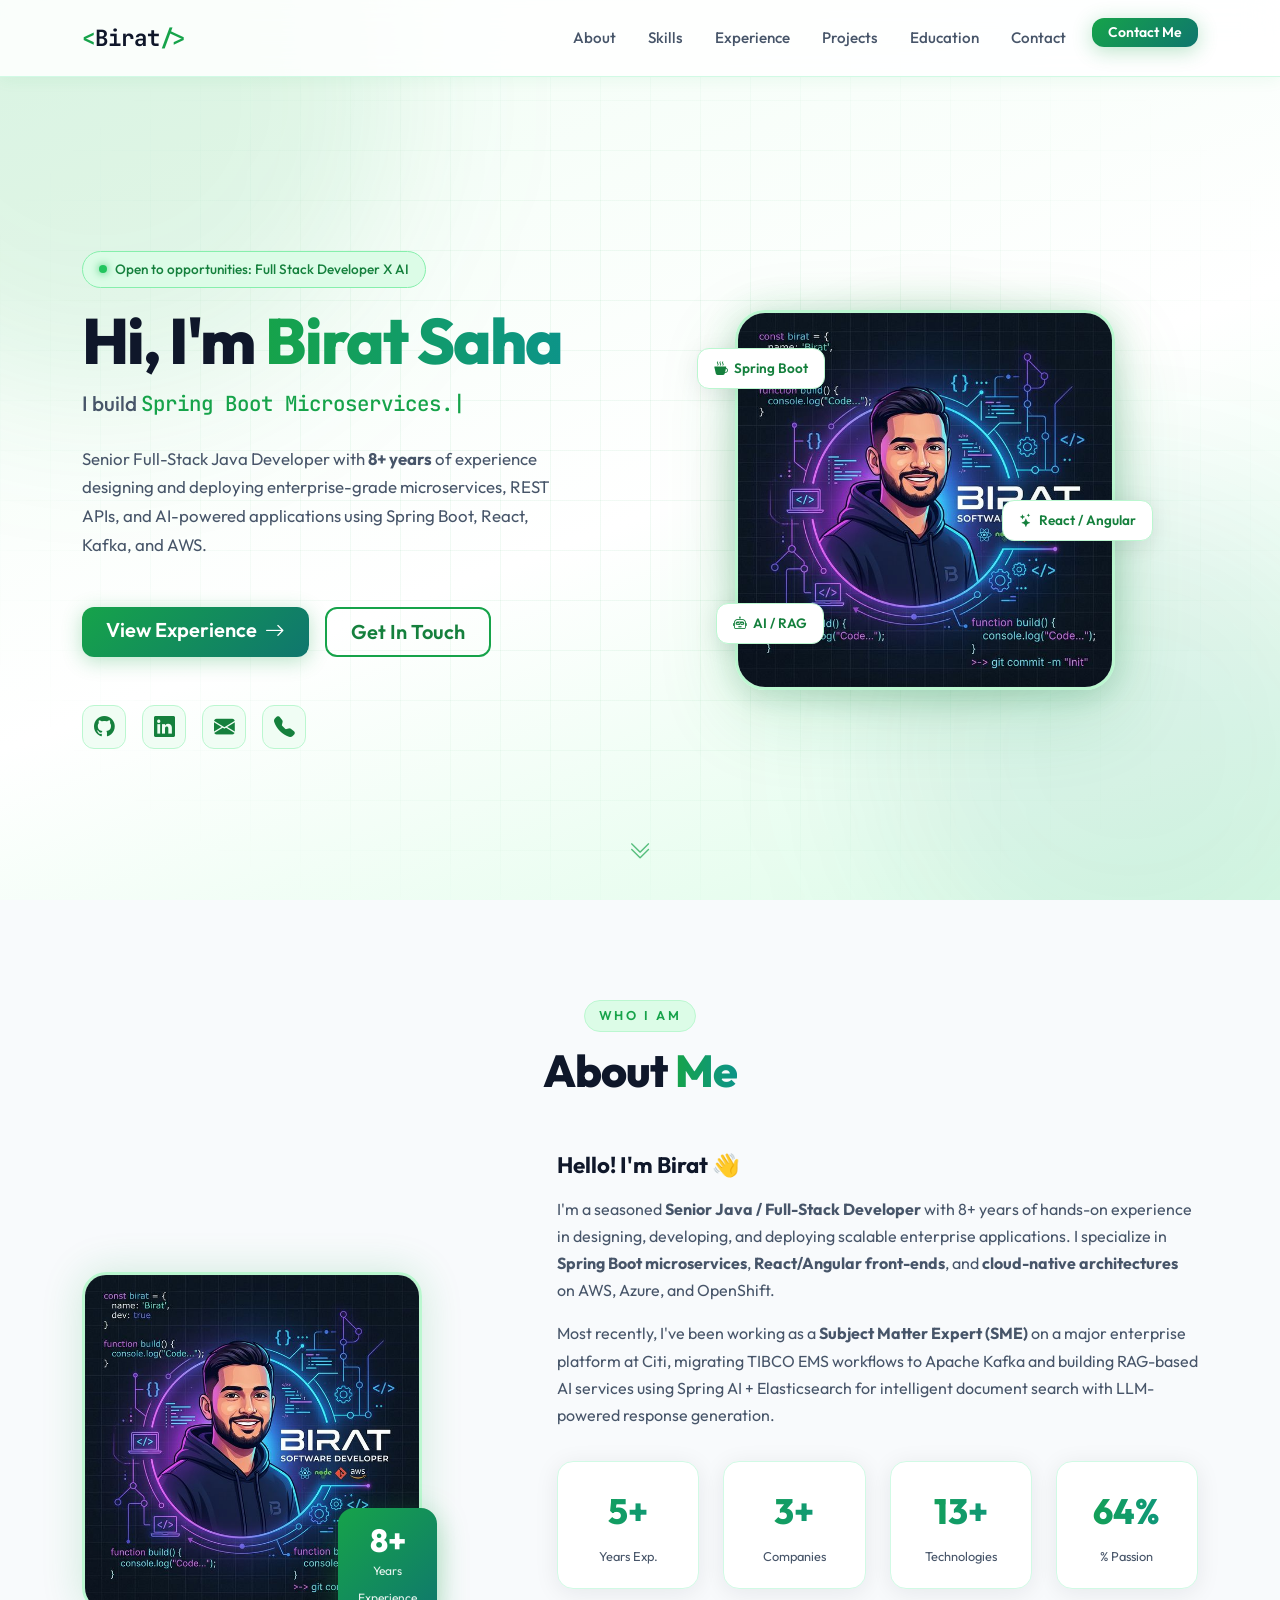
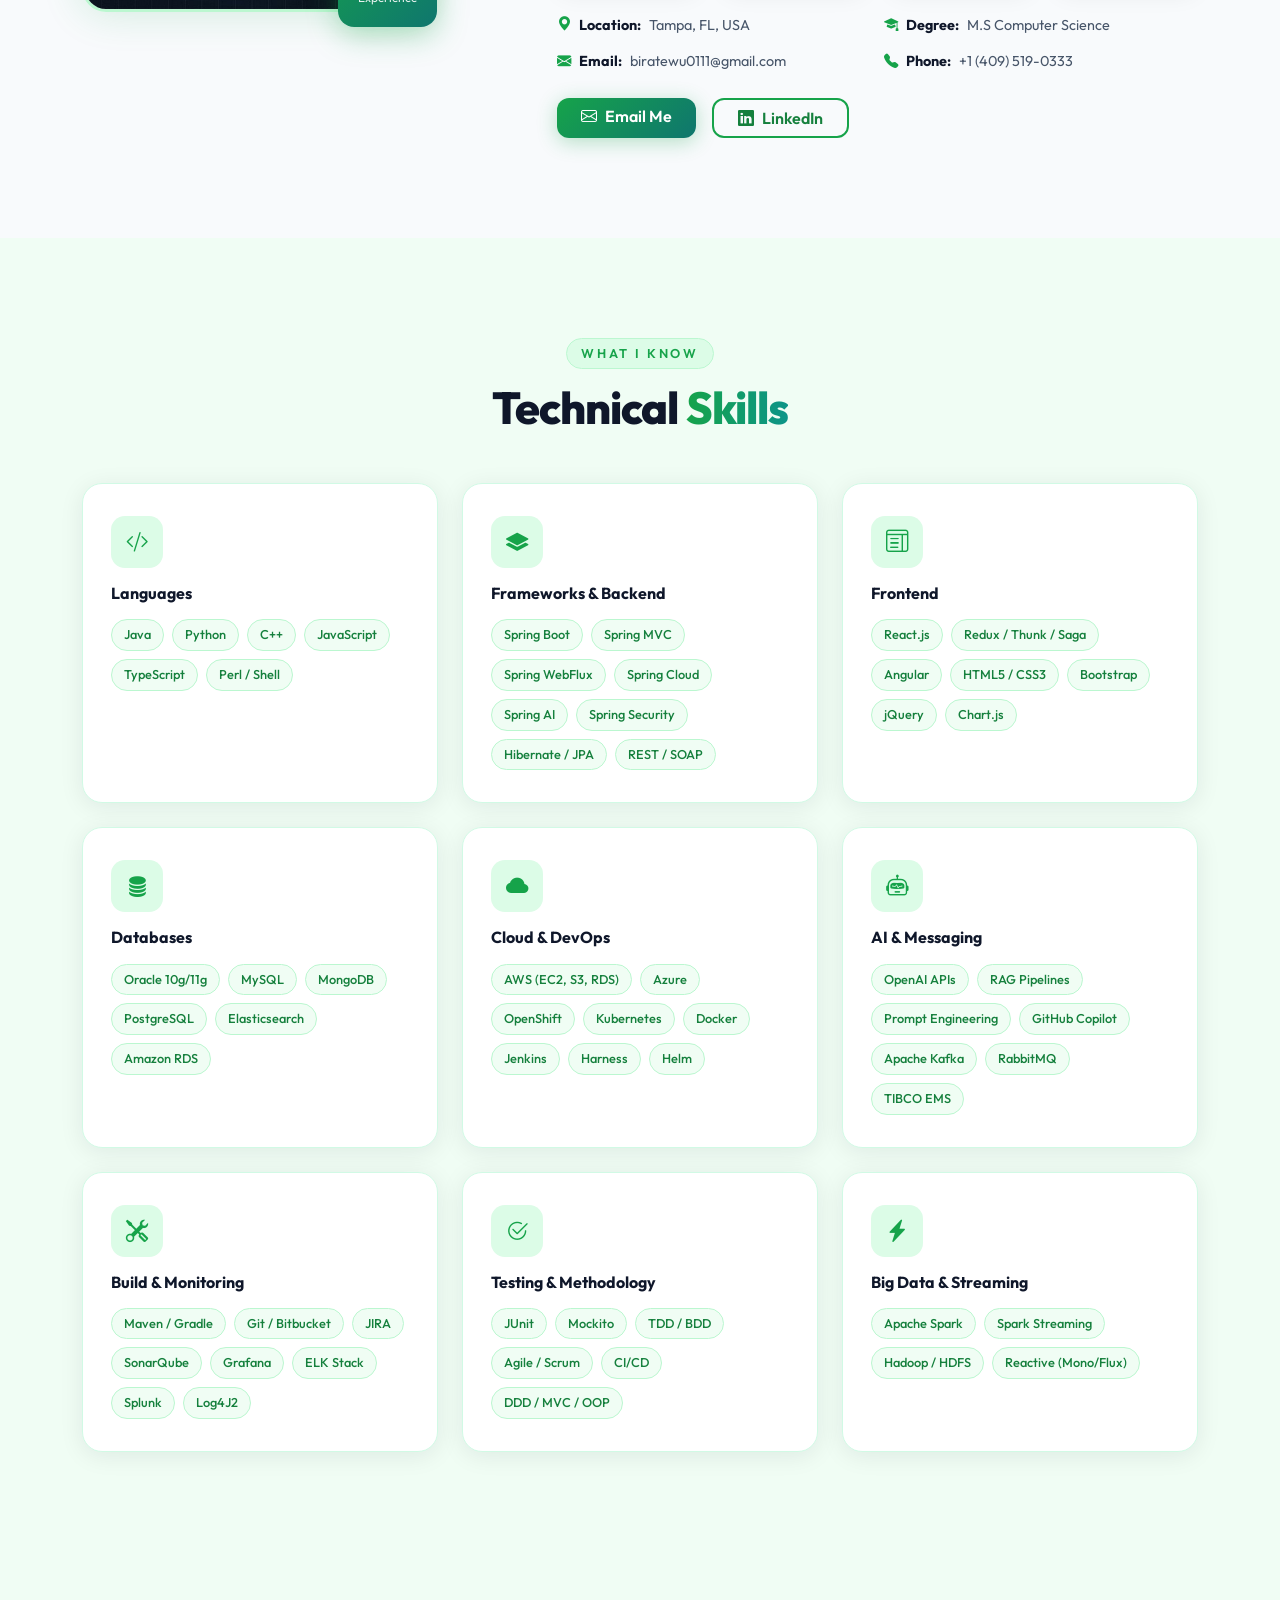
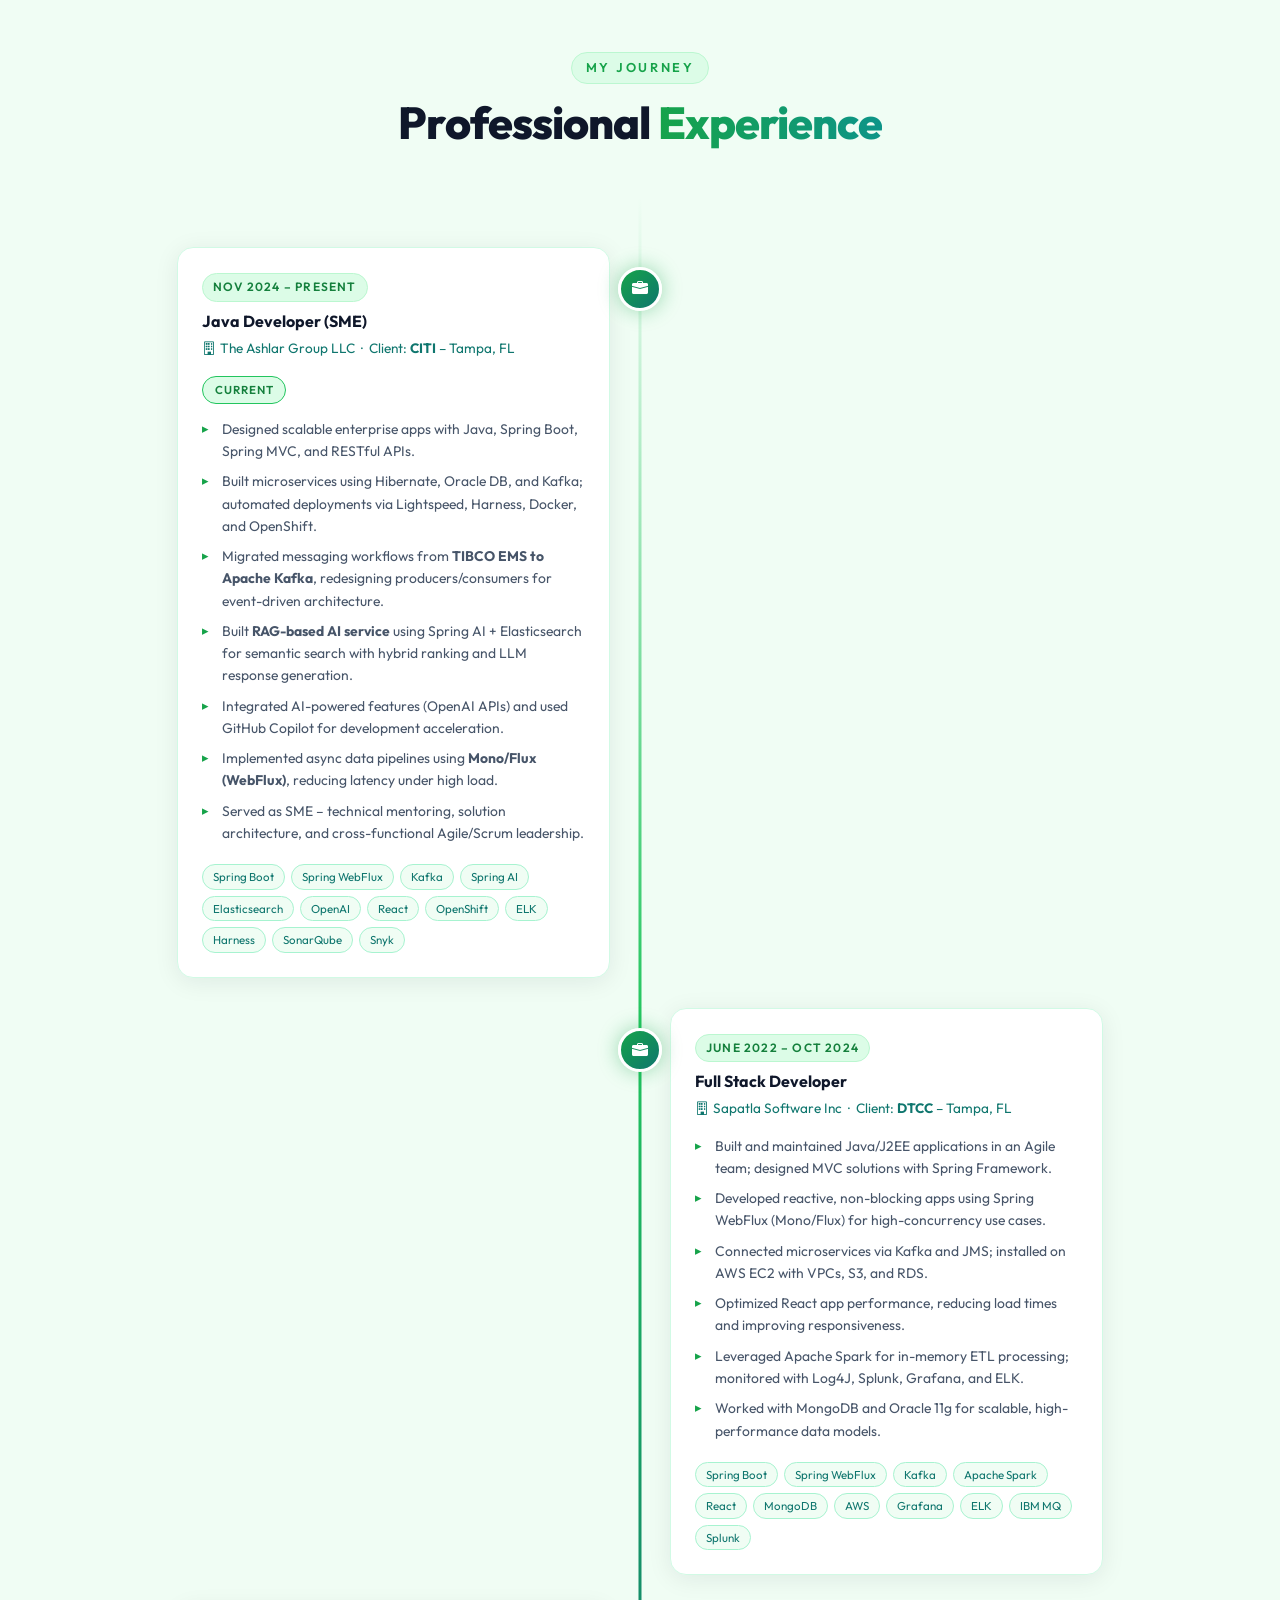
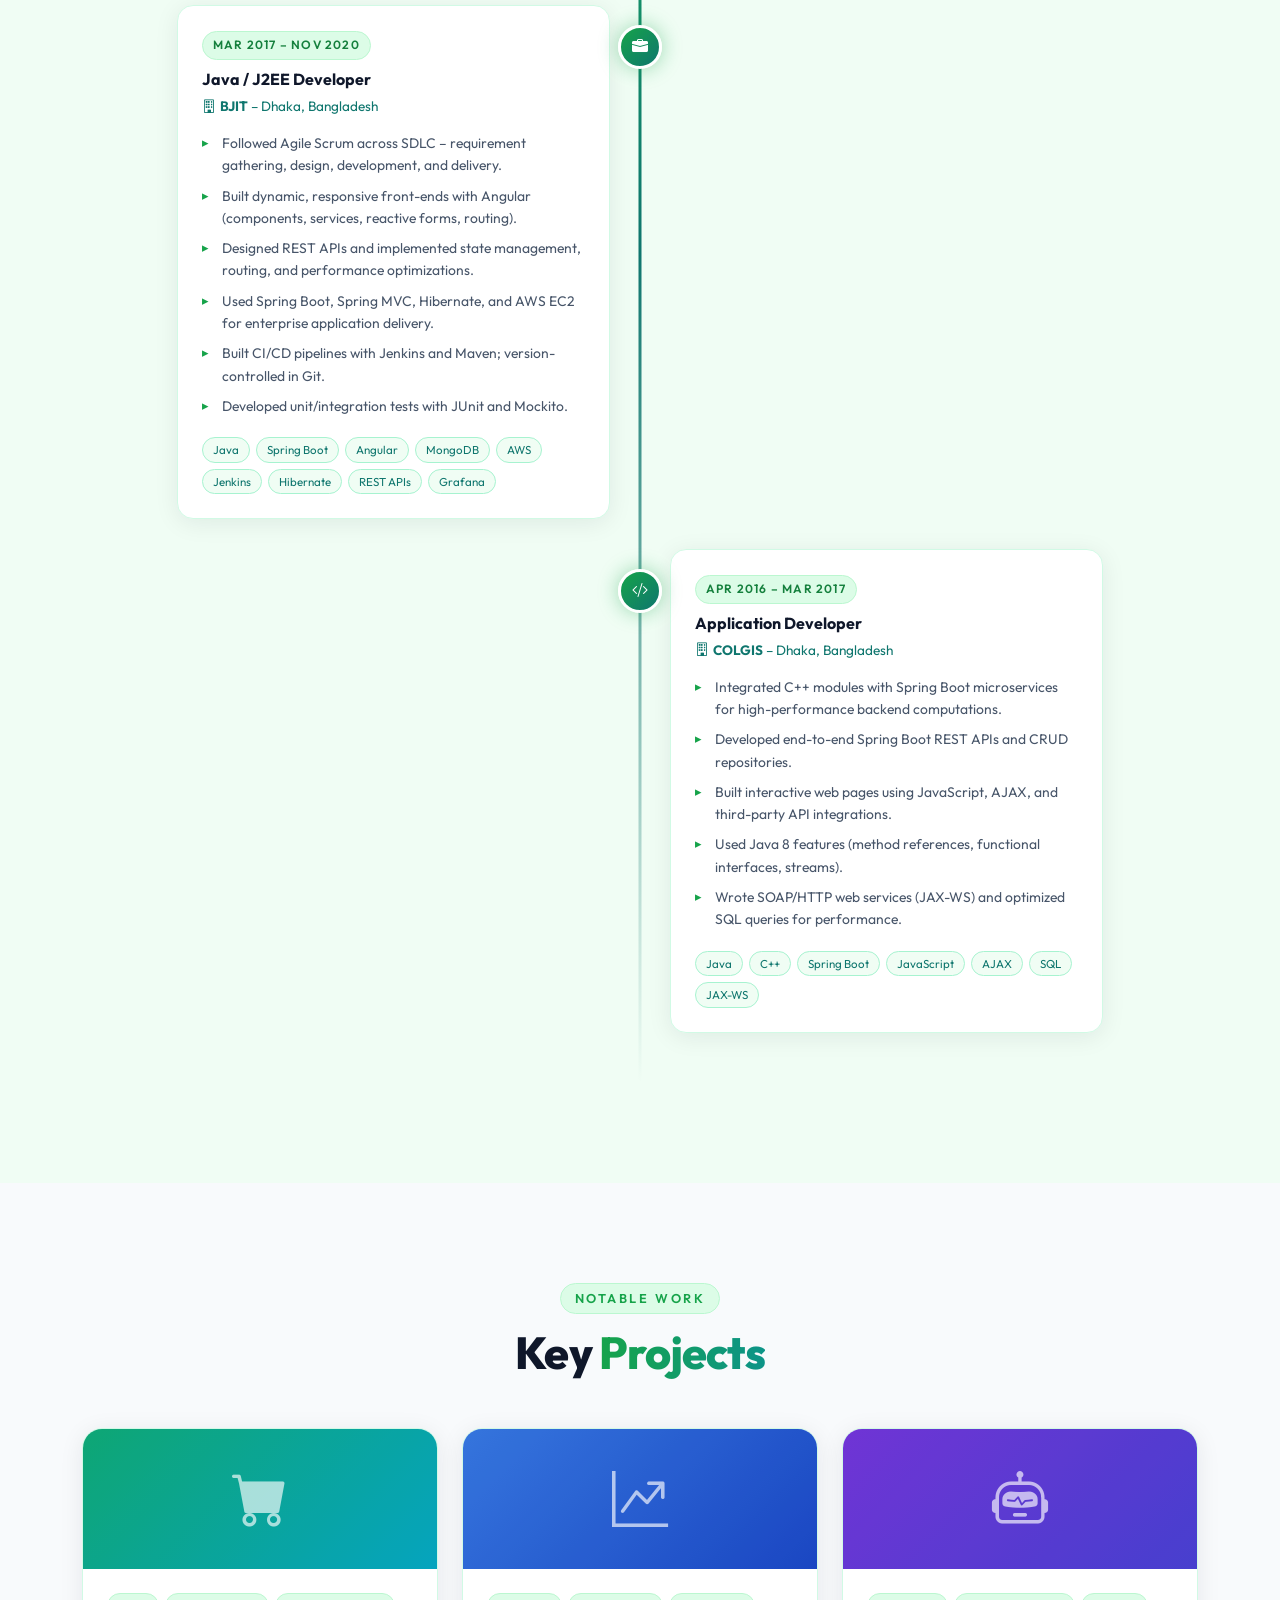
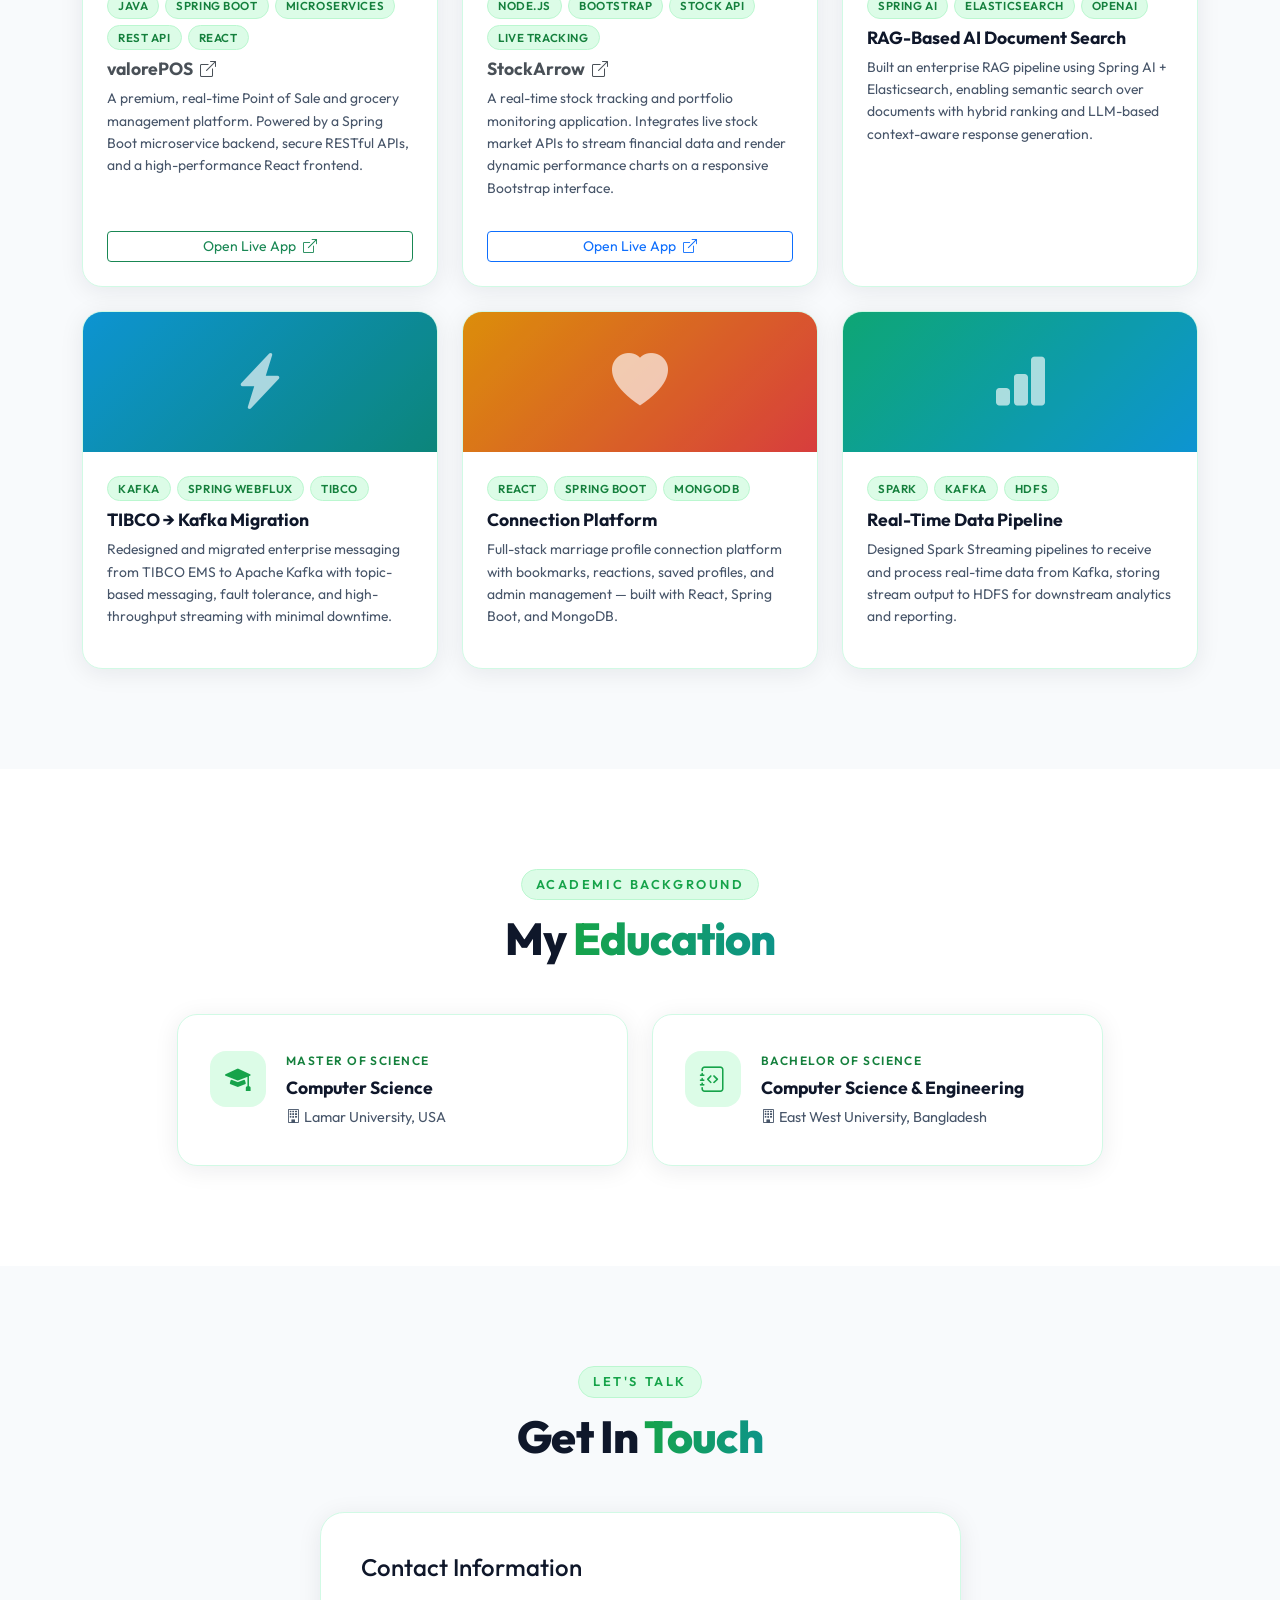
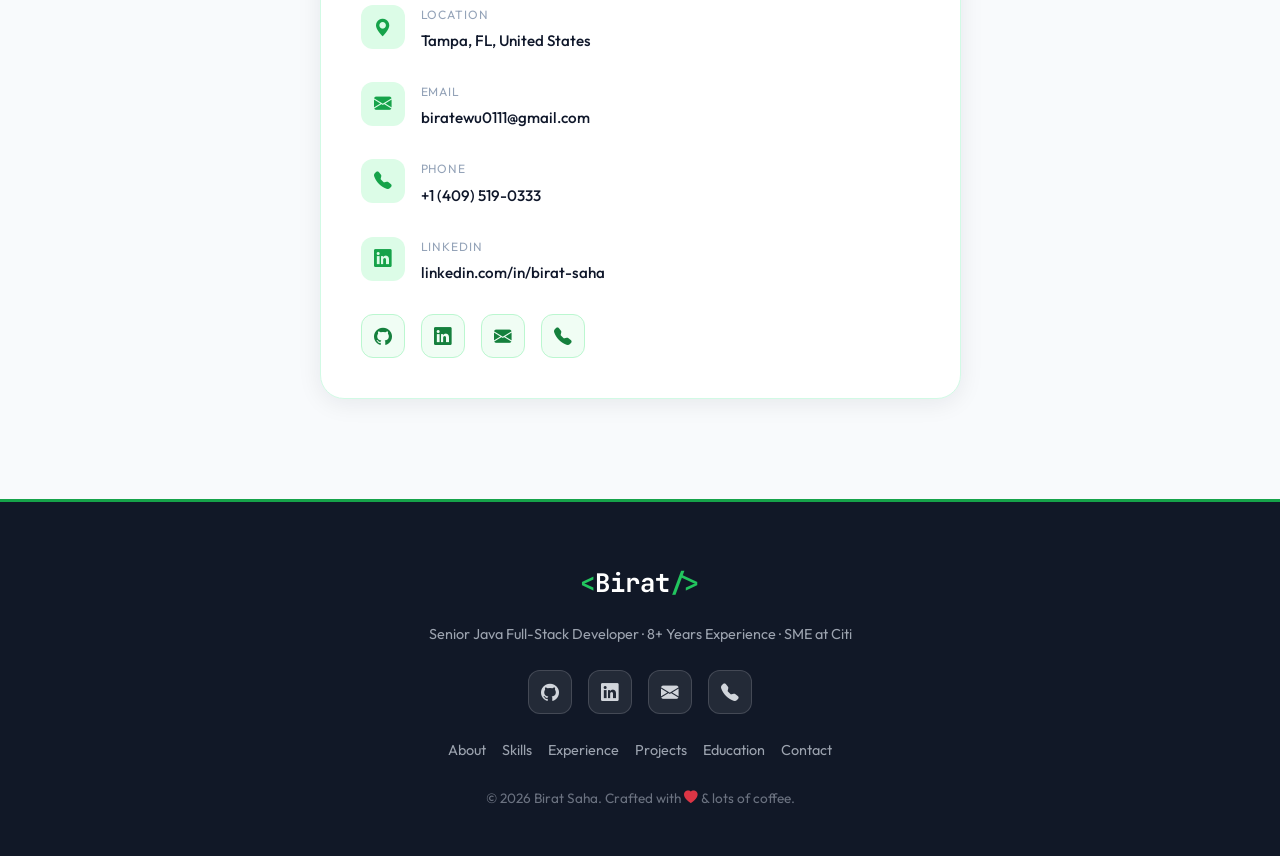
==== commit a7ae1c5e: "Update index.html" ====
--- a/index.html
+++ b/index.html
@@ -530,6 +530,36 @@
         </div>
 
         <div class="col-md-6 col-lg-4" data-aos="fade-up" data-aos-delay="200">
+          <div class="project-card d-flex flex-column h-100">
+            <div class="project-card-top" style="background: linear-gradient(135deg, #3b82f6, #1d4ed8);">
+              <i class="bi bi-graph-up-arrow project-icon"></i>
+            </div>
+            <div class="project-card-body d-flex flex-column flex-grow-1">
+              <div class="project-tags mb-2">
+                <span class="project-tag">Node.js</span>
+                <span class="project-tag">Bootstrap</span>
+                <span class="project-tag">Stock API</span>
+                <span class="project-tag">Live Tracking</span>
+              </div>
+              <h5 class="project-title">
+                <a href="https://stockarrow.onrender.com" target="_blank"
+                  class="text-decoration-none text-dark-emphasis">
+                  StockArrow <i class="bi bi-box-arrow-up-right small fs-6 ms-1"></i>
+                </a>
+              </h5>
+              <p class="project-desc">A real-time stock tracking and portfolio monitoring application. Integrates live
+                stock market APIs to stream financial data and render dynamic performance charts on a responsive
+                Bootstrap interface.</p>
+              <div class="mt-auto pt-3">
+                <a href="https://stockarrow.onrender.com" target="_blank" class="btn btn-sm btn-outline-primary w-100">
+                  Open Live App <i class="bi bi-box-arrow-up-right ms-1"></i>
+                </a>
+              </div>
+            </div>
+          </div>
+        </div>
+
+        <div class="col-md-6 col-lg-4" data-aos="fade-up" data-aos-delay="300">
           <div class="project-card">
             <div class="project-card-top" style="background: linear-gradient(135deg, #7c3aed, #4f46e5);">
               <i class="bi bi-robot project-icon"></i>
@@ -547,7 +577,7 @@
           </div>
         </div>
 
-        <div class="col-md-6 col-lg-4" data-aos="fade-up" data-aos-delay="300">
+        <div class="col-md-6 col-lg-4" data-aos="fade-up" data-aos-delay="100">
           <div class="project-card">
             <div class="project-card-top" style="background: linear-gradient(135deg, #0ea5e9, #0d9488);">
               <i class="bi bi-lightning-charge-fill project-icon"></i>
@@ -565,7 +595,7 @@
           </div>
         </div>
 
-        <div class="col-md-6 col-lg-4" data-aos="fade-up" data-aos-delay="100">
+        <div class="col-md-6 col-lg-4" data-aos="fade-up" data-aos-delay="200">
           <div class="project-card">
             <div class="project-card-top" style="background: linear-gradient(135deg, #f59e0b, #ef4444);">
               <i class="bi bi-heart-fill project-icon"></i>
@@ -583,7 +613,7 @@
           </div>
         </div>
 
-        <div class="col-md-6 col-lg-4" data-aos="fade-up" data-aos-delay="200">
+        <div class="col-md-6 col-lg-4" data-aos="fade-up" data-aos-delay="300">
           <div class="project-card">
             <div class="project-card-top" style="background: linear-gradient(135deg, #10b981, #0ea5e9);">
               <i class="bi bi-bar-chart-fill project-icon"></i>
@@ -601,23 +631,7 @@
           </div>
         </div>
 
-        <div class="col-md-6 col-lg-4" data-aos="fade-up" data-aos-delay="300">
-          <div class="project-card">
-            <div class="project-card-top" style="background: linear-gradient(135deg, #8b5cf6, #ec4899);">
-              <i class="bi bi-shield-check project-icon"></i>
-            </div>
-            <div class="project-card-body">
-              <div class="project-tags mb-2">
-                <span class="project-tag">Jenkins</span>
-                <span class="project-tag">Kubernetes</span>
-                <span class="project-tag">Harness</span>
-              </div>
-              <h5 class="project-title">CI/CD Enterprise Pipeline</h5>
-              <p class="project-desc">Developed CI/CD systems with Jenkins and Harness on Kubernetes/OpenShift,
-                integrating Snyk for security scanning and SonarQube for continuous code quality enforcement.</p>
-            </div>
-          </div>
-        </div>
+
 
 
       </div>
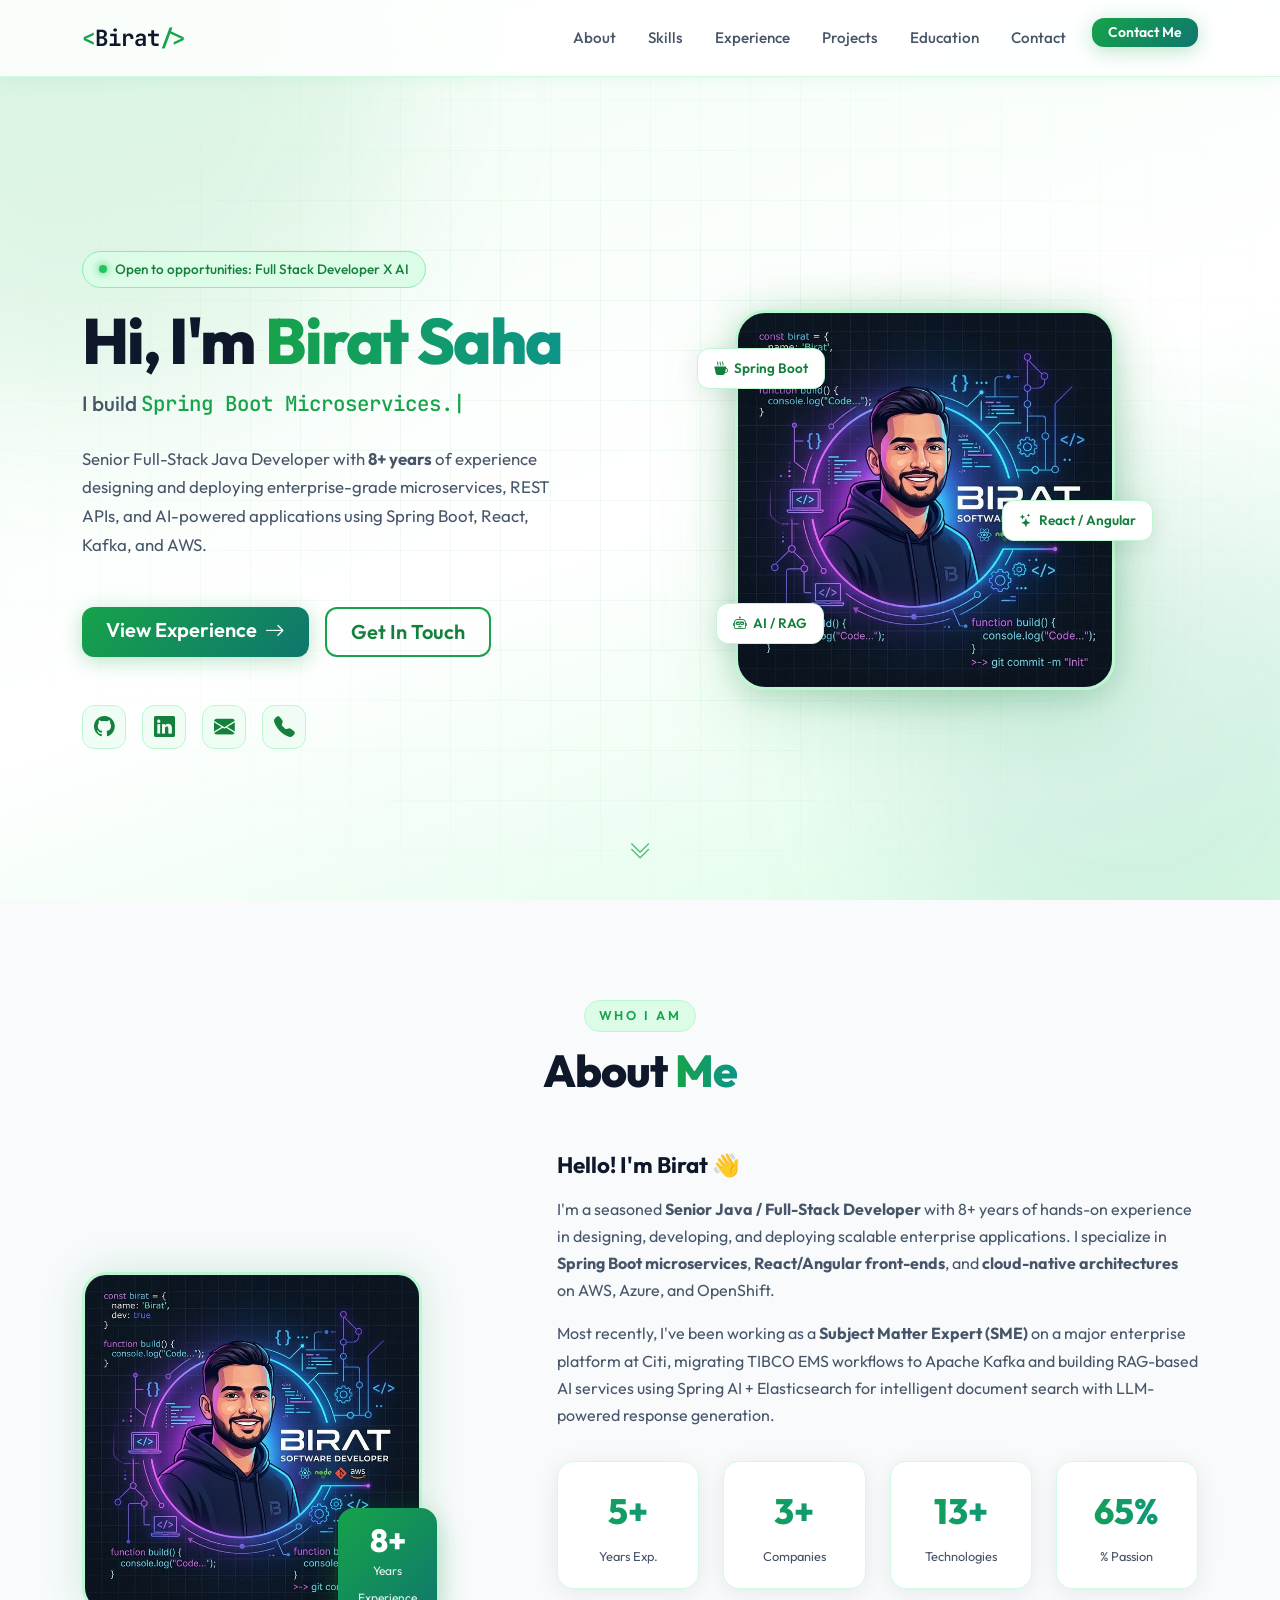
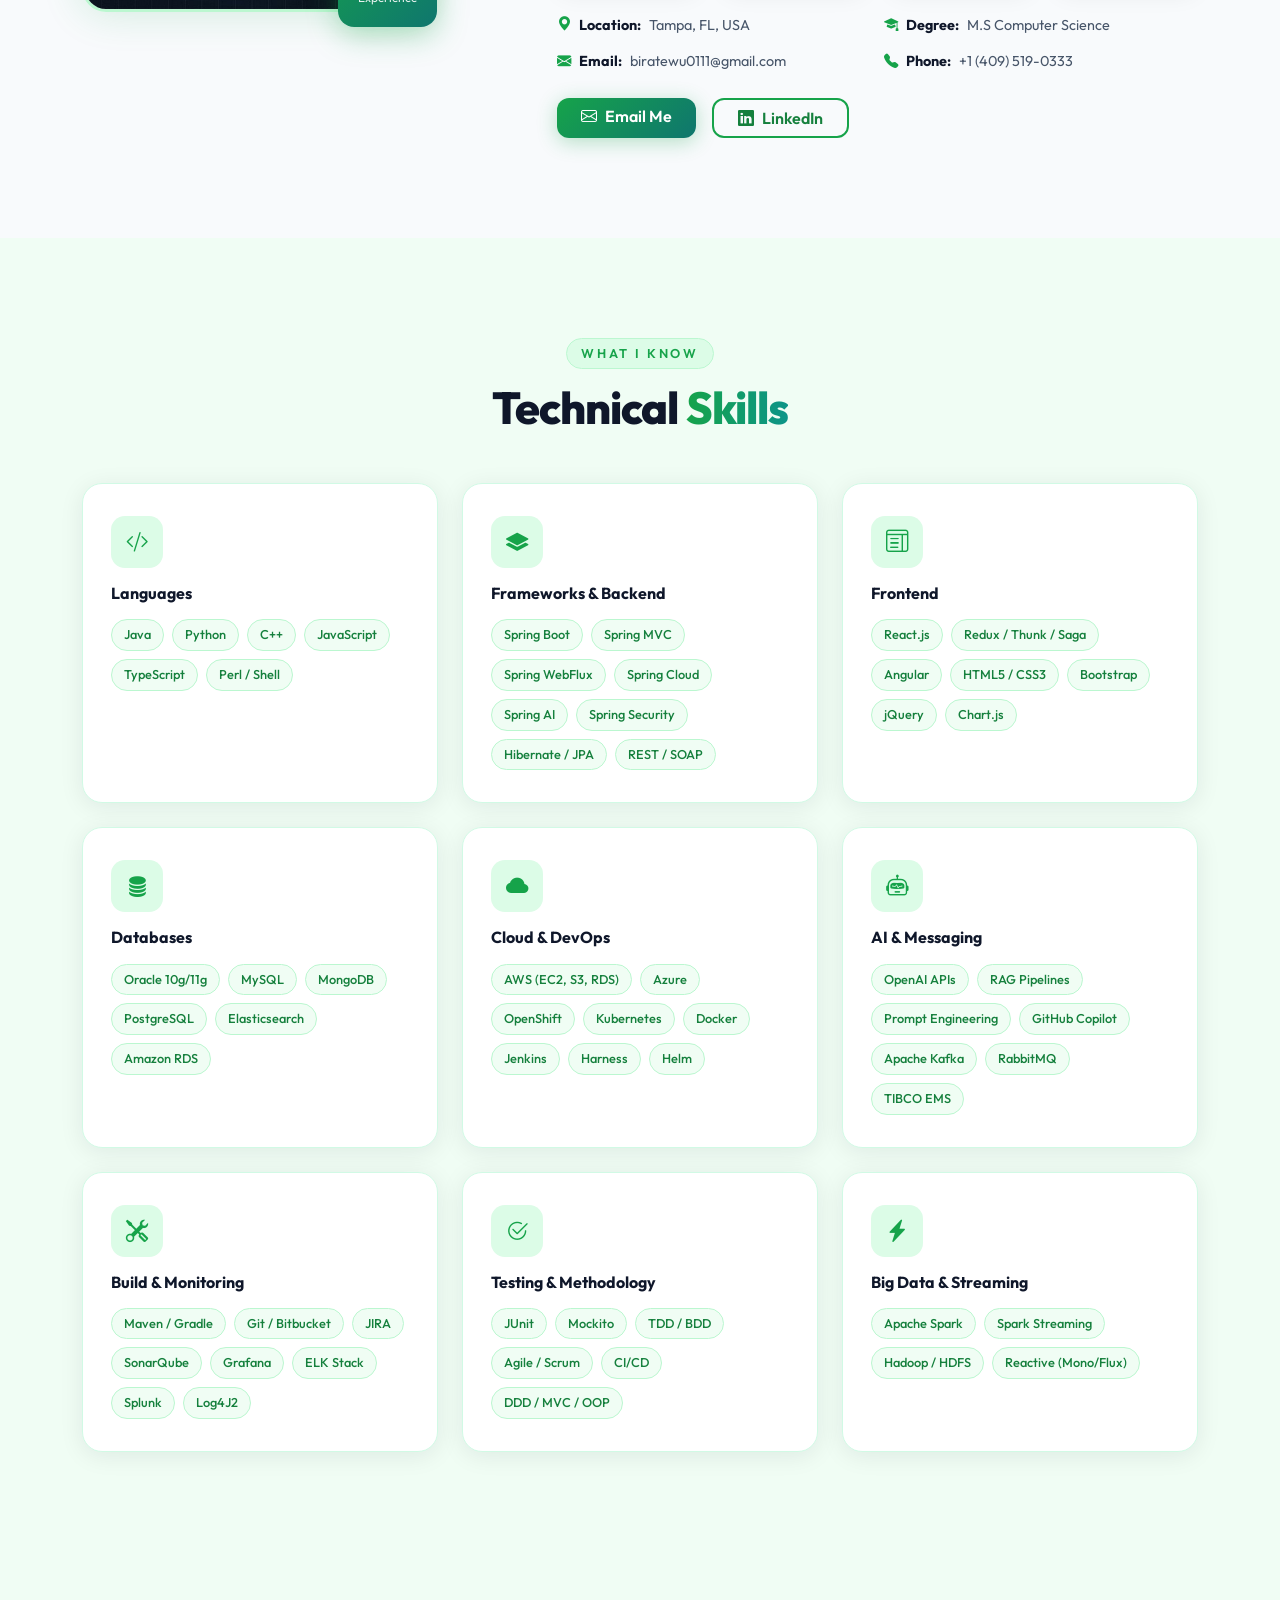
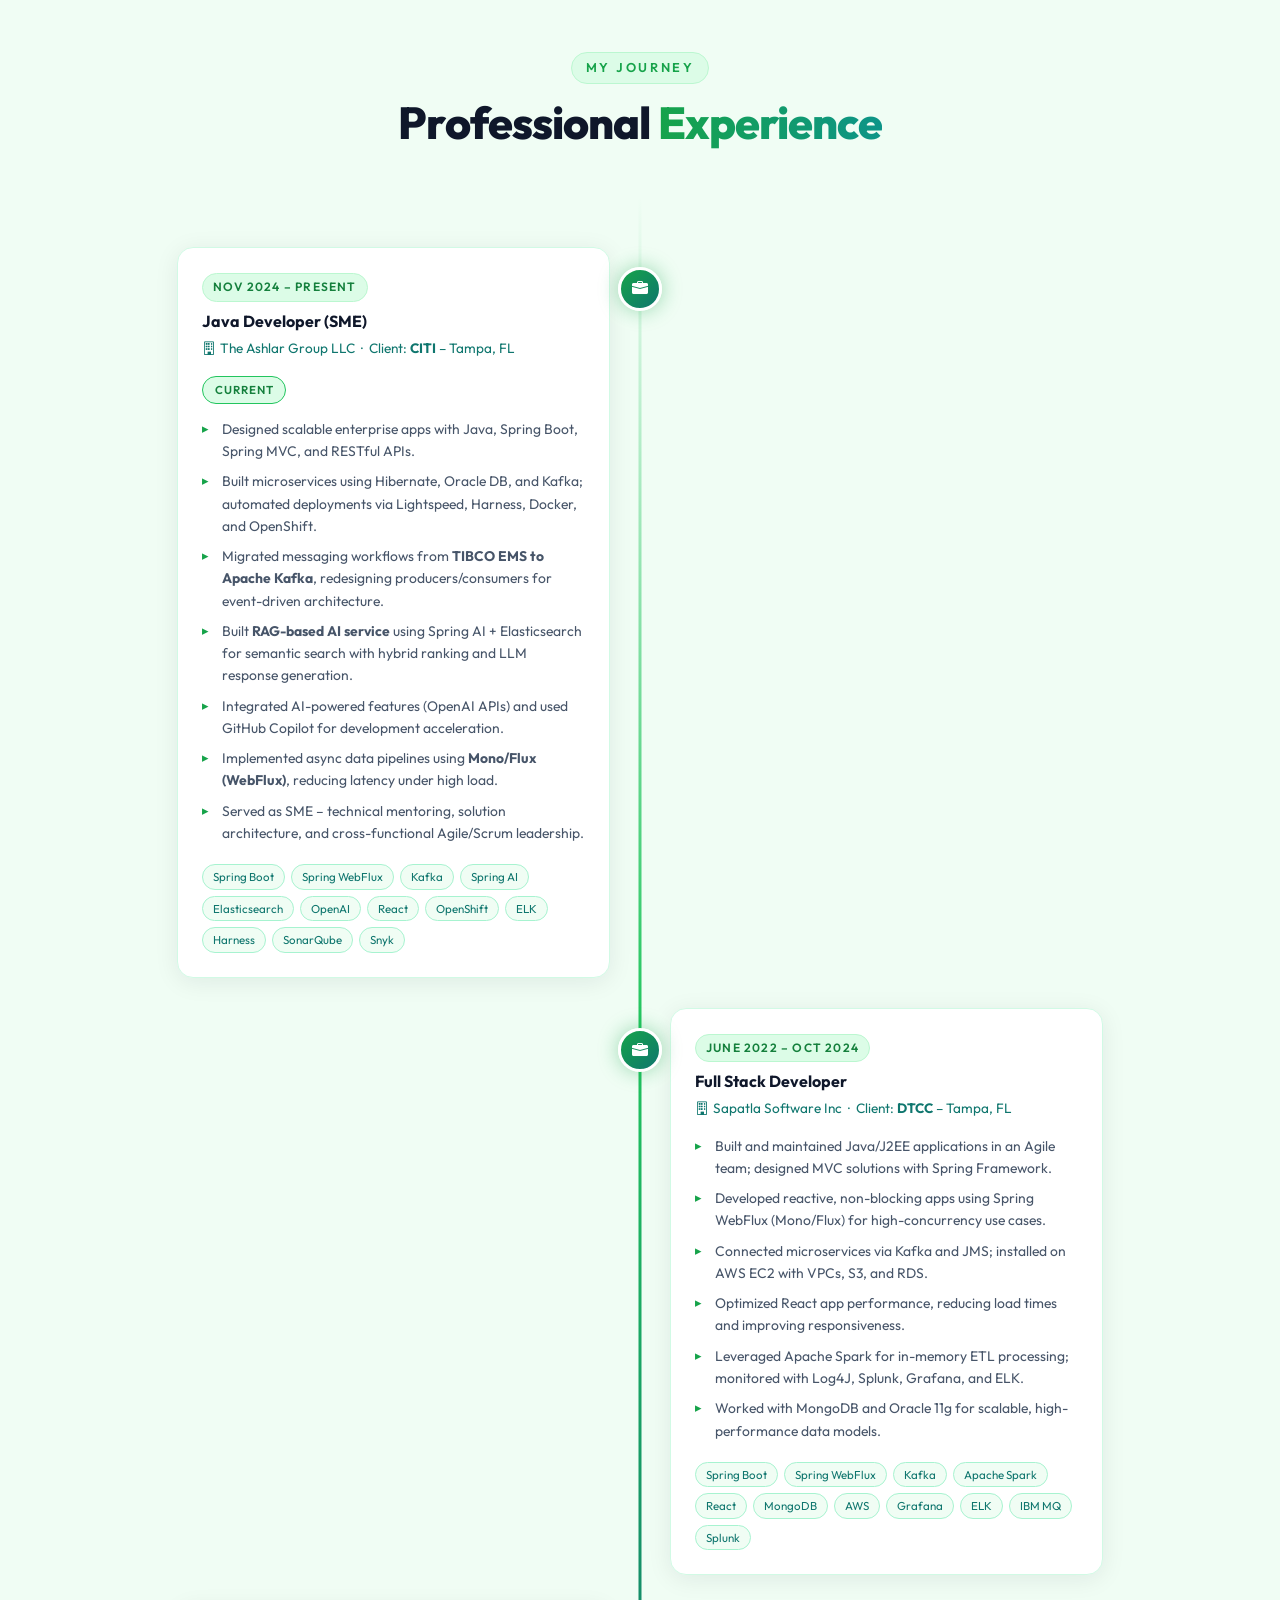
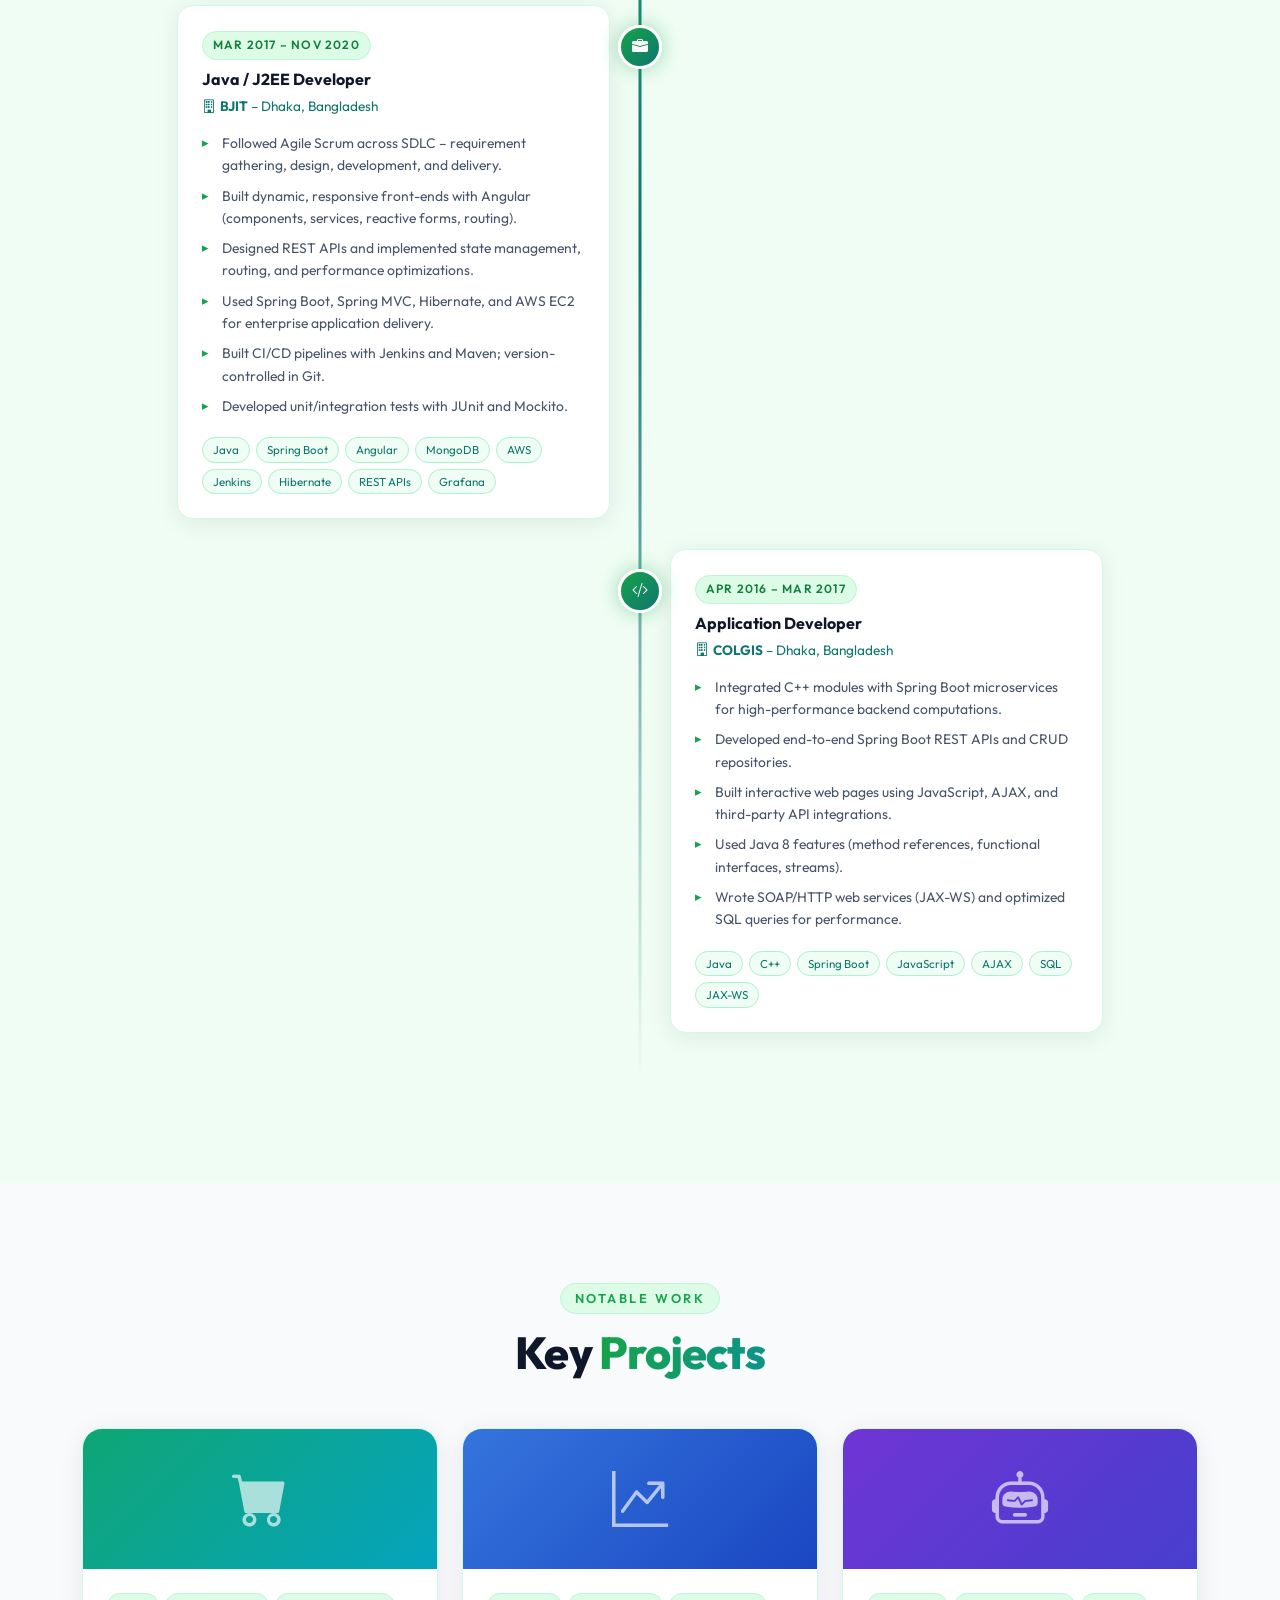
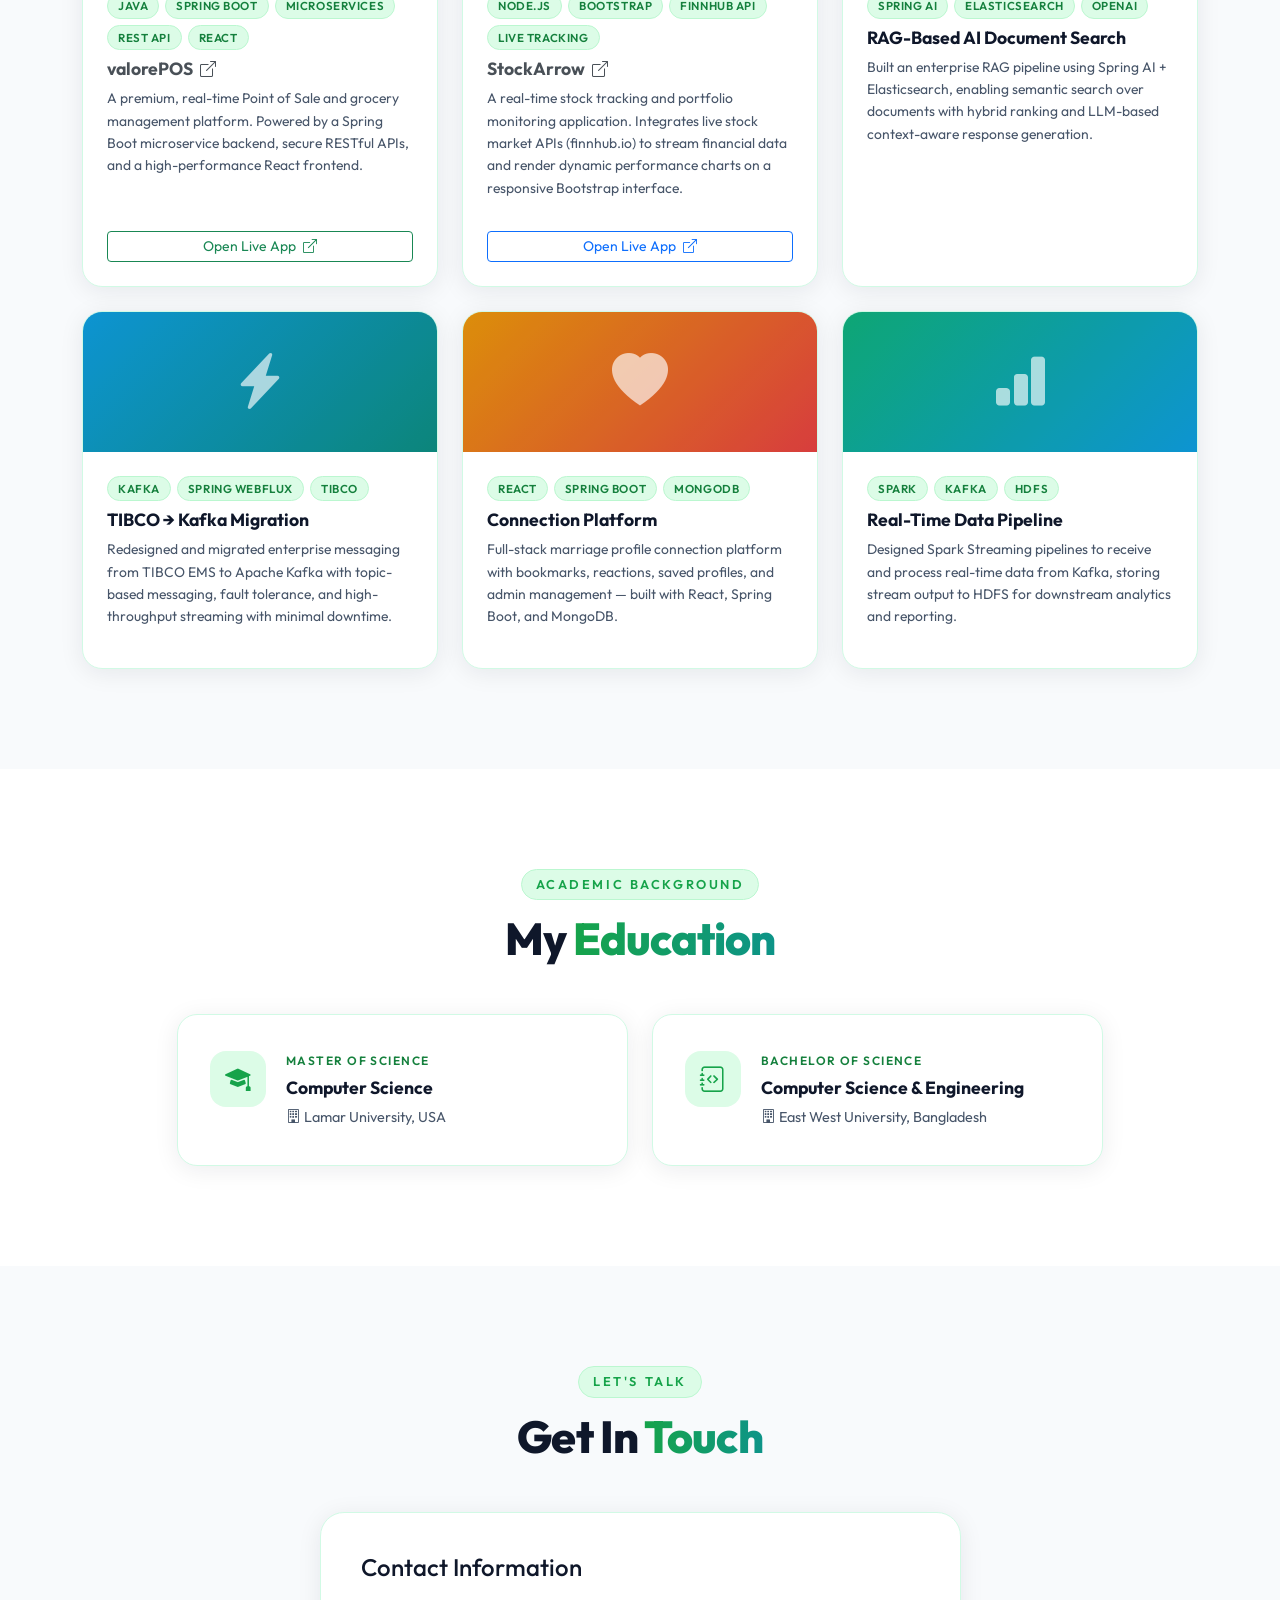
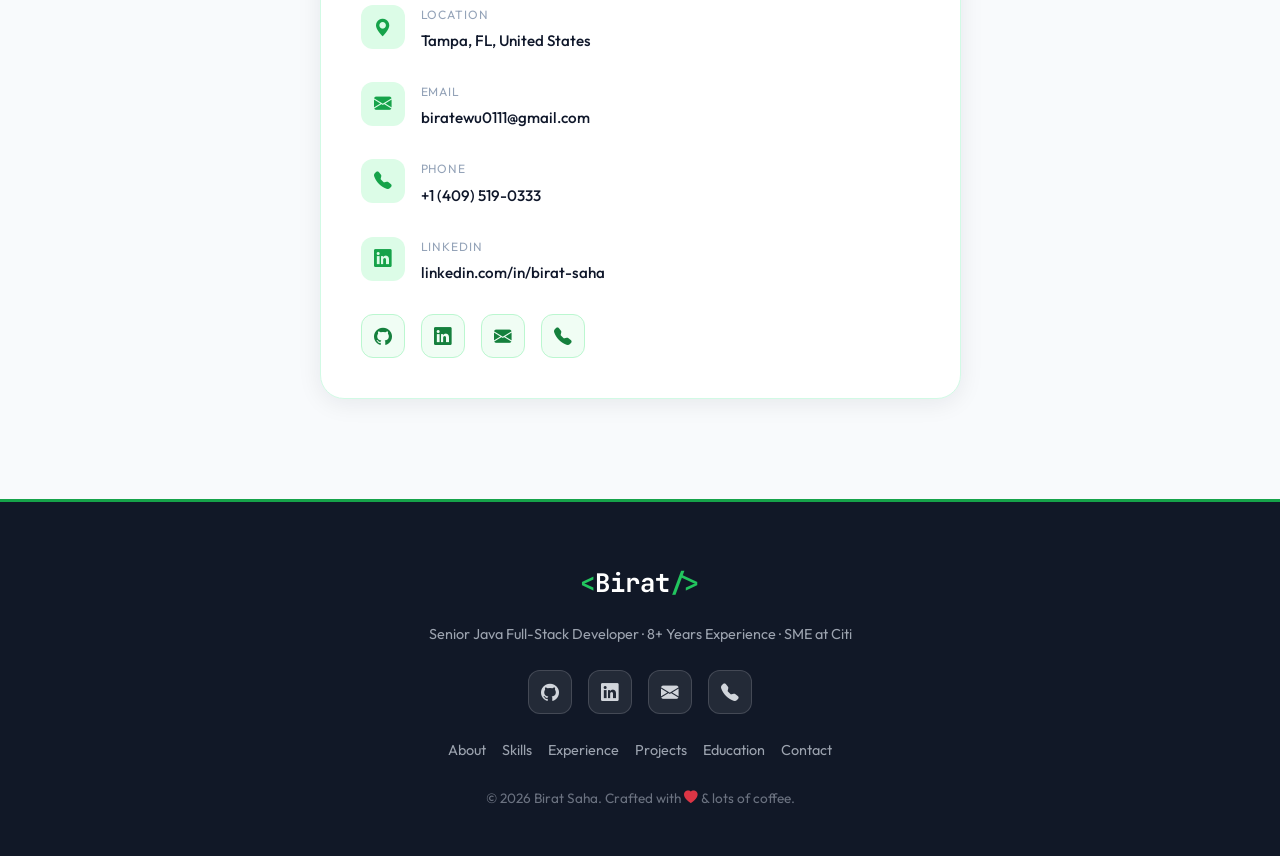
==== commit 2a7c2da4: "Update index.html" ====
--- a/index.html
+++ b/index.html
@@ -538,7 +538,7 @@
               <div class="project-tags mb-2">
                 <span class="project-tag">Node.js</span>
                 <span class="project-tag">Bootstrap</span>
-                <span class="project-tag">Stock API</span>
+                <span class="project-tag">Finnhub API</span>
                 <span class="project-tag">Live Tracking</span>
               </div>
               <h5 class="project-title">
@@ -548,7 +548,8 @@
                 </a>
               </h5>
               <p class="project-desc">A real-time stock tracking and portfolio monitoring application. Integrates live
-                stock market APIs to stream financial data and render dynamic performance charts on a responsive
+                stock market APIs (finnhub.io) to stream financial data and render dynamic performance charts on a
+                responsive
                 Bootstrap interface.</p>
               <div class="mt-auto pt-3">
                 <a href="https://stockarrow.onrender.com" target="_blank" class="btn btn-sm btn-outline-primary w-100">
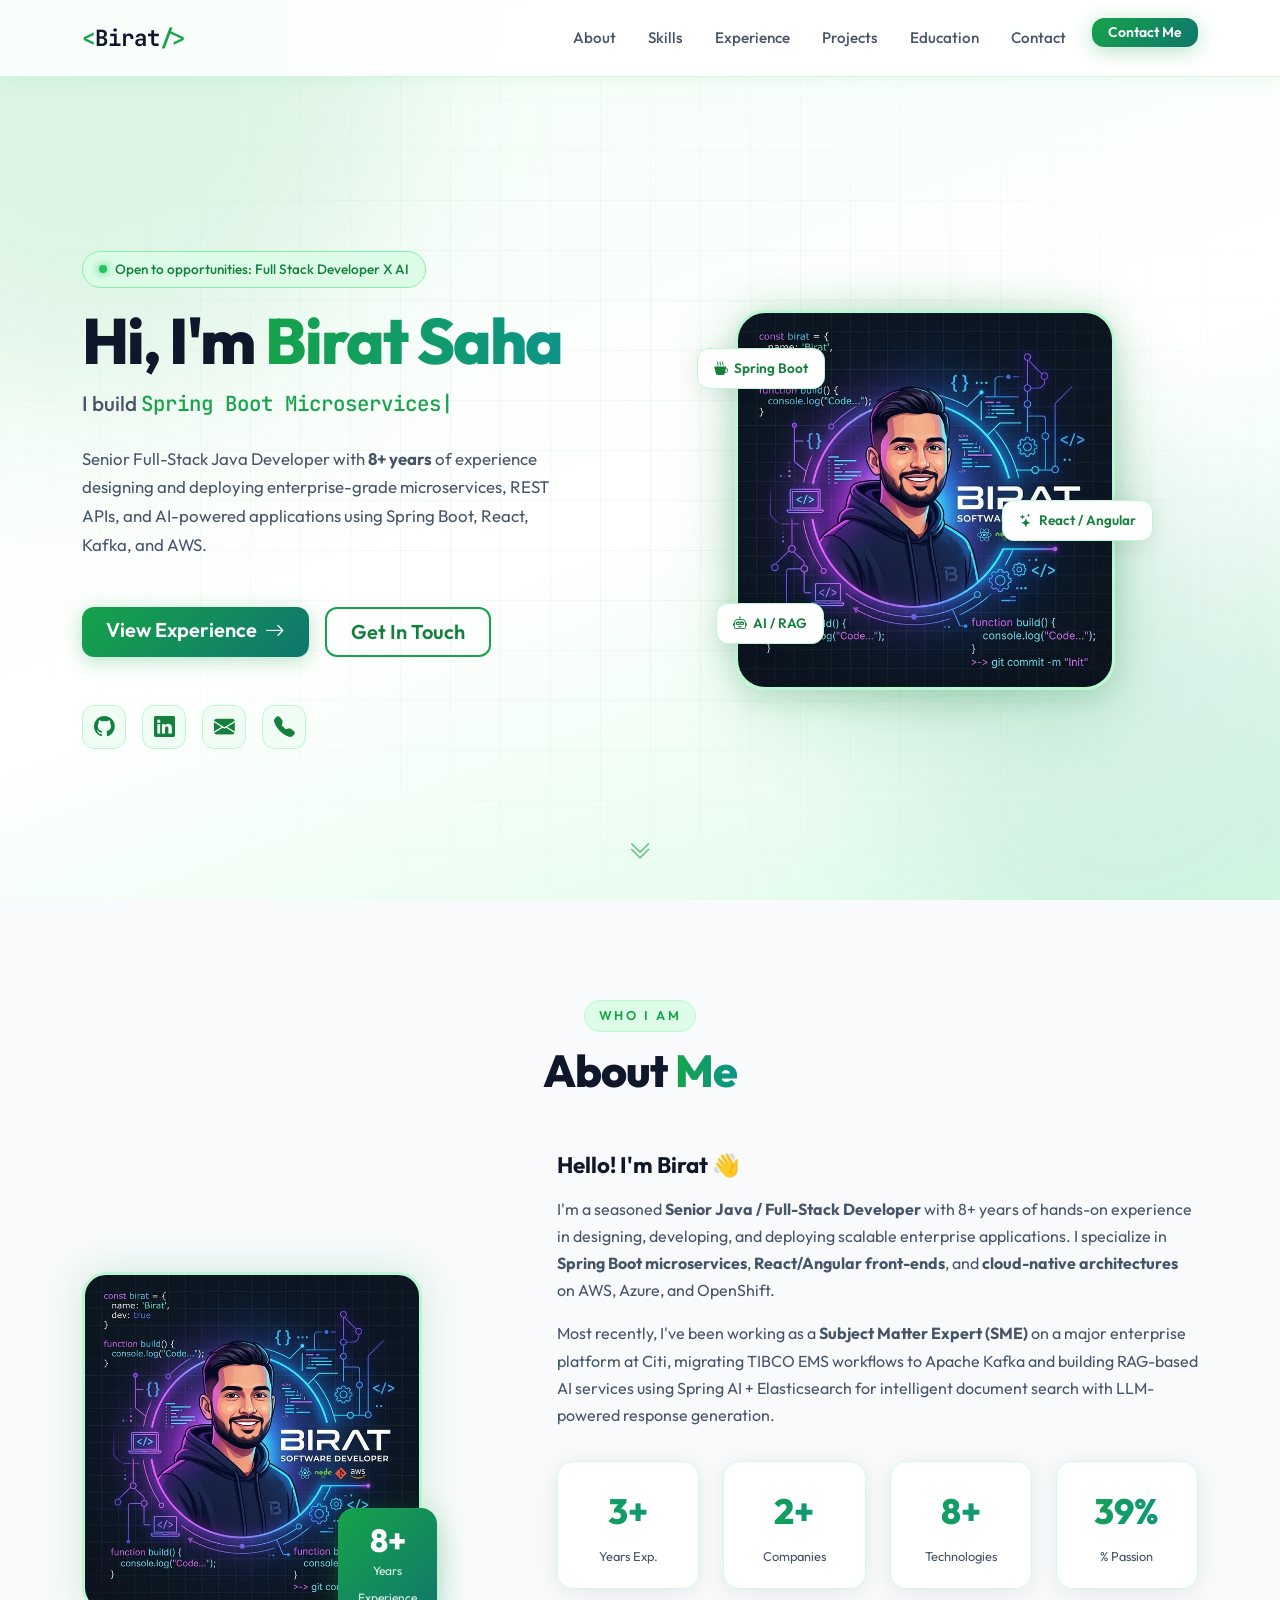
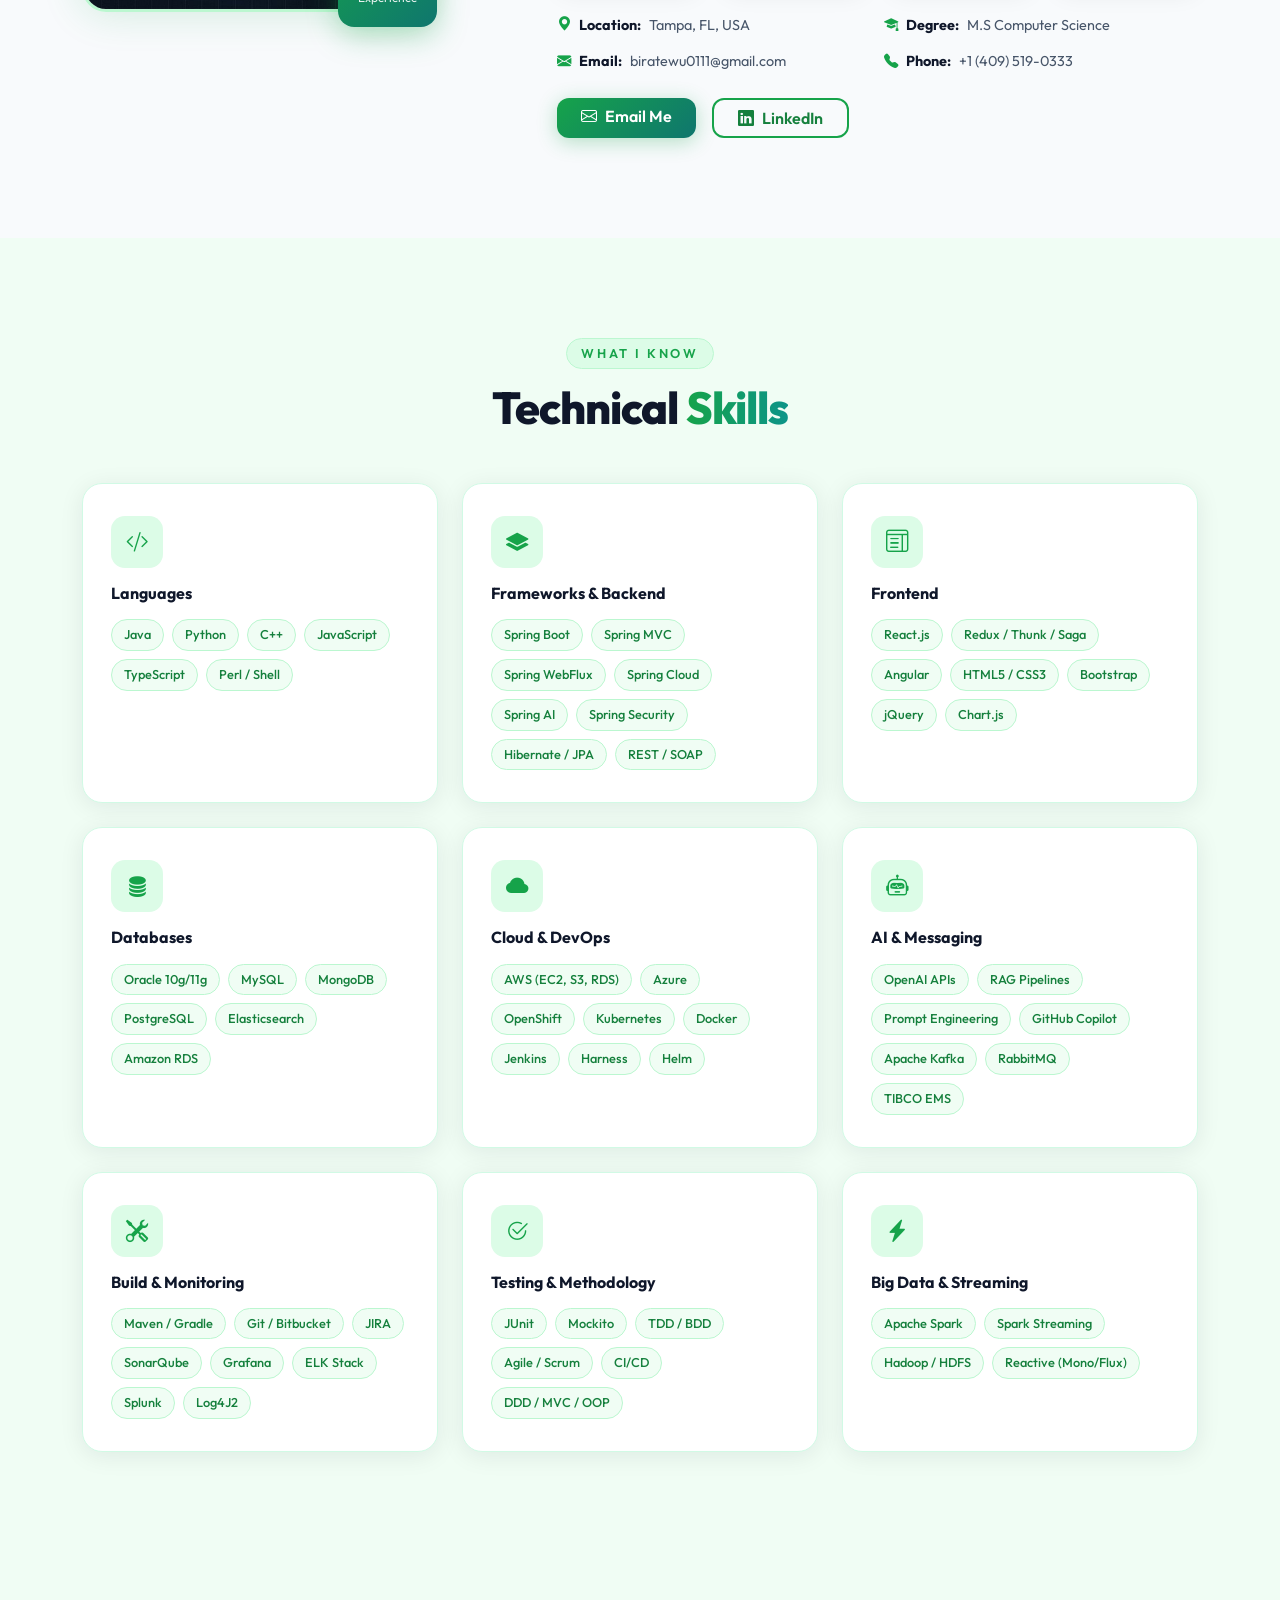
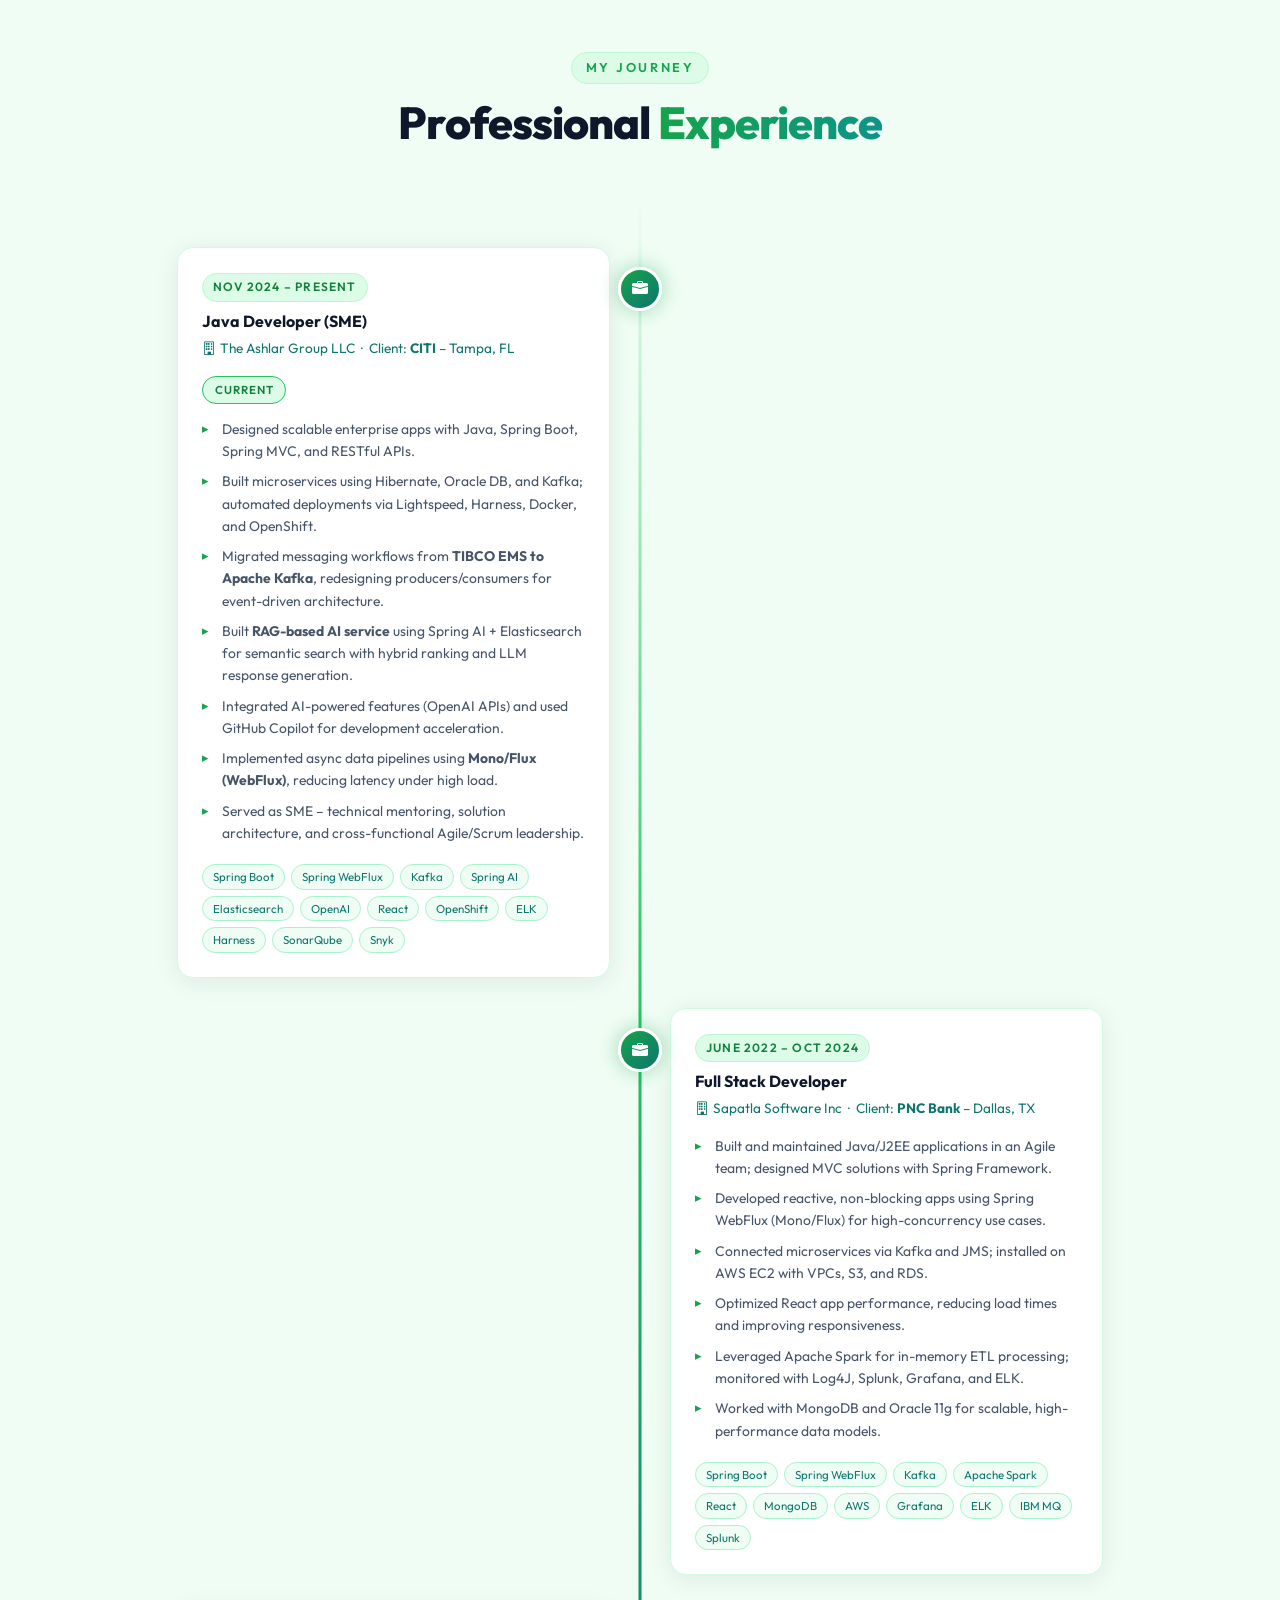
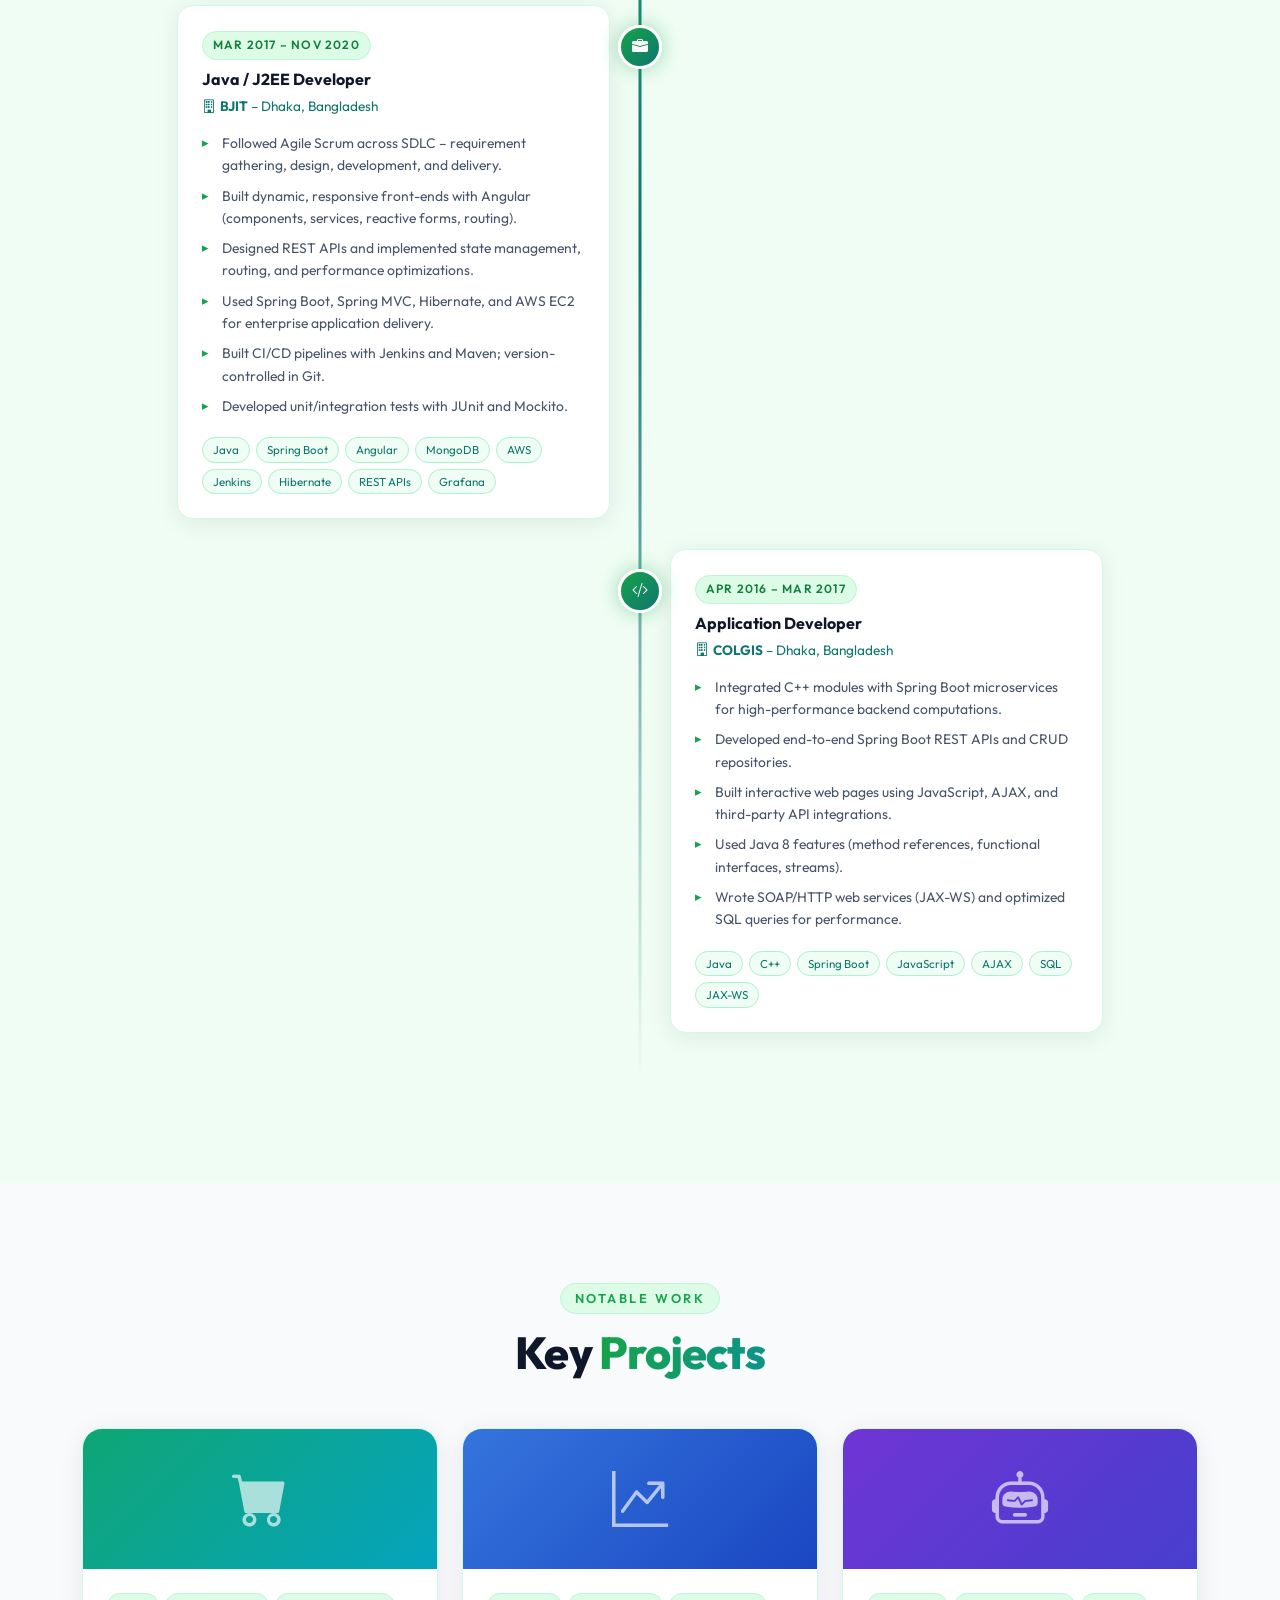
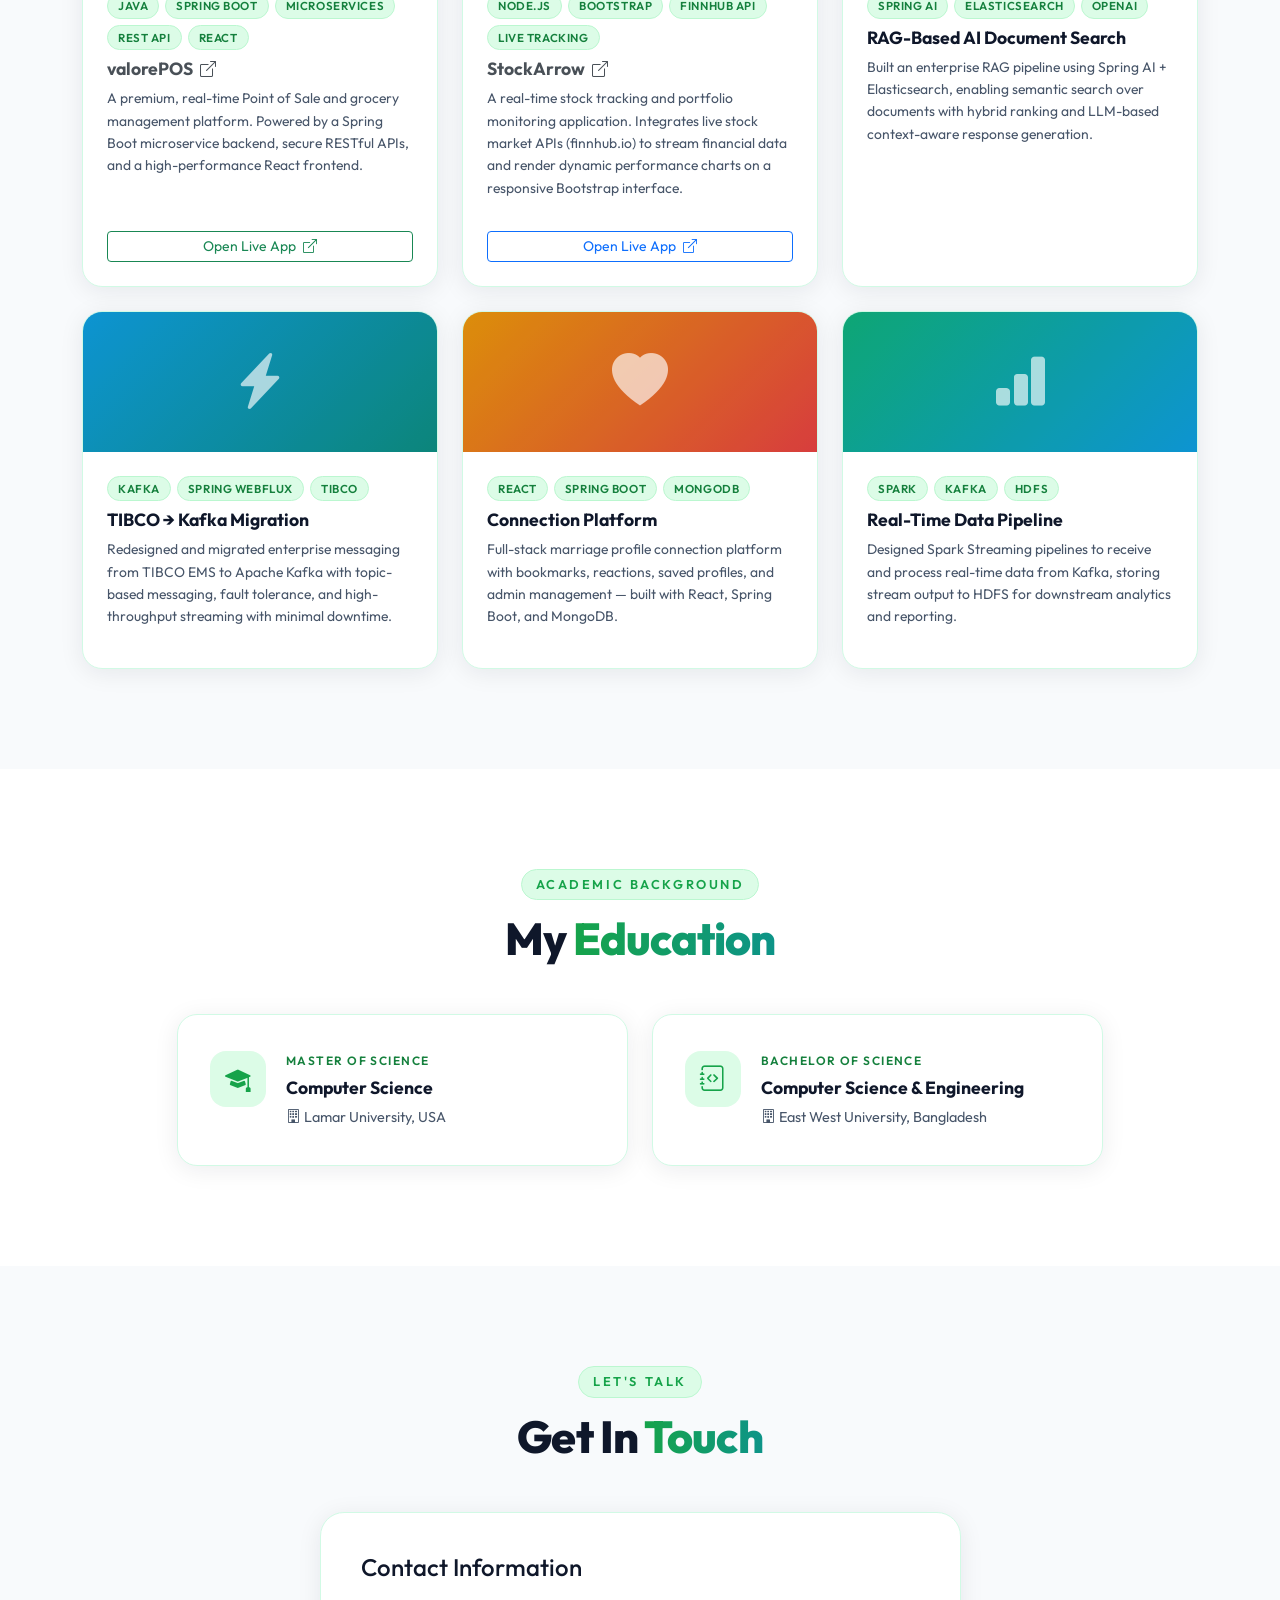
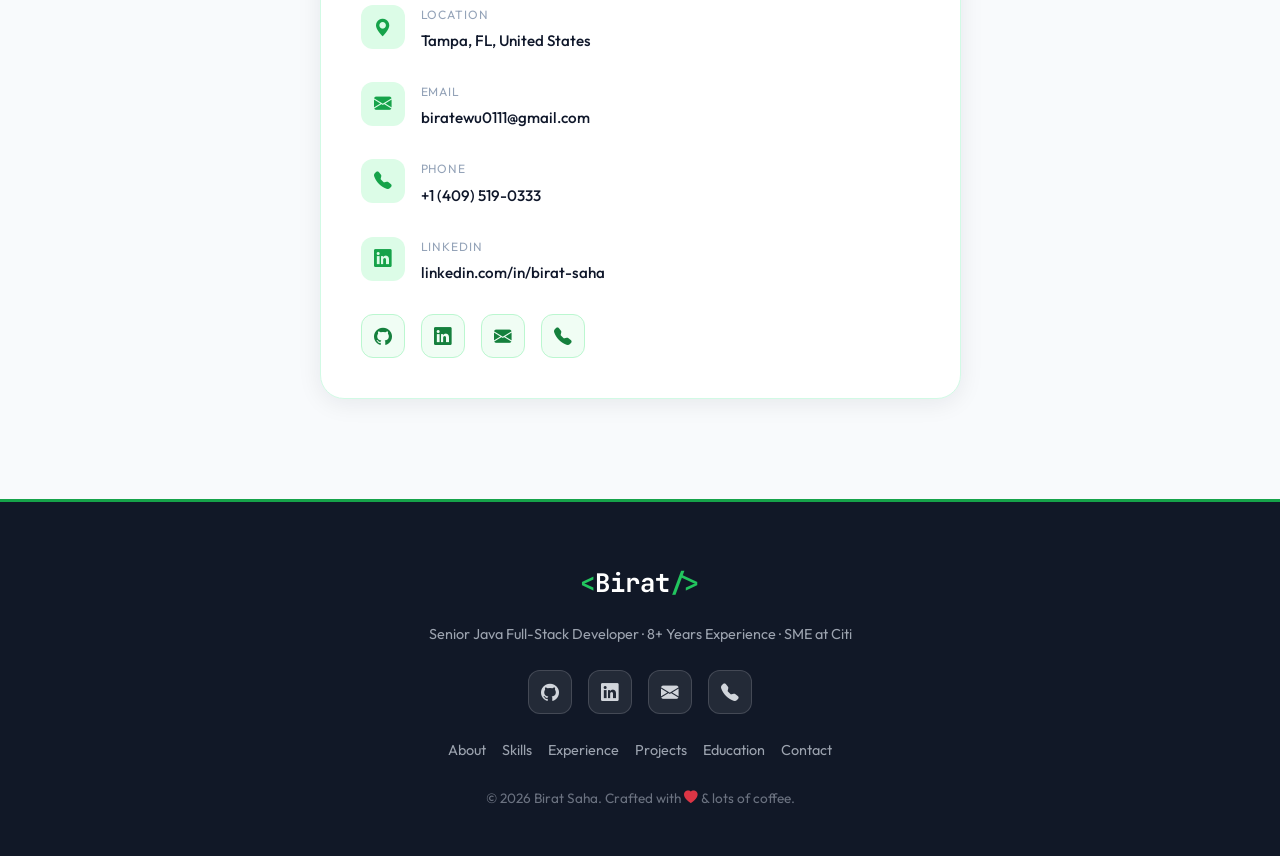
==== commit de388272: "Update index.html: added stock project" ====
--- a/index.html
+++ b/index.html
@@ -405,7 +405,7 @@
                 <span class="timeline-period">June 2022 – Oct 2024</span>
                 <h5 class="timeline-title">Full Stack Developer</h5>
                 <p class="timeline-place"><i class="bi bi-building me-1"></i>Sapatla Software Inc &nbsp;·&nbsp; Client:
-                  <strong>DTCC</strong> – Tampa, FL
+                  <strong>PNC Bank</strong> – Dallas, TX
                 </p>
                 <ul class="timeline-bullets">
                   <li>Built and maintained Java/J2EE applications in an Agile team; designed MVC solutions with Spring
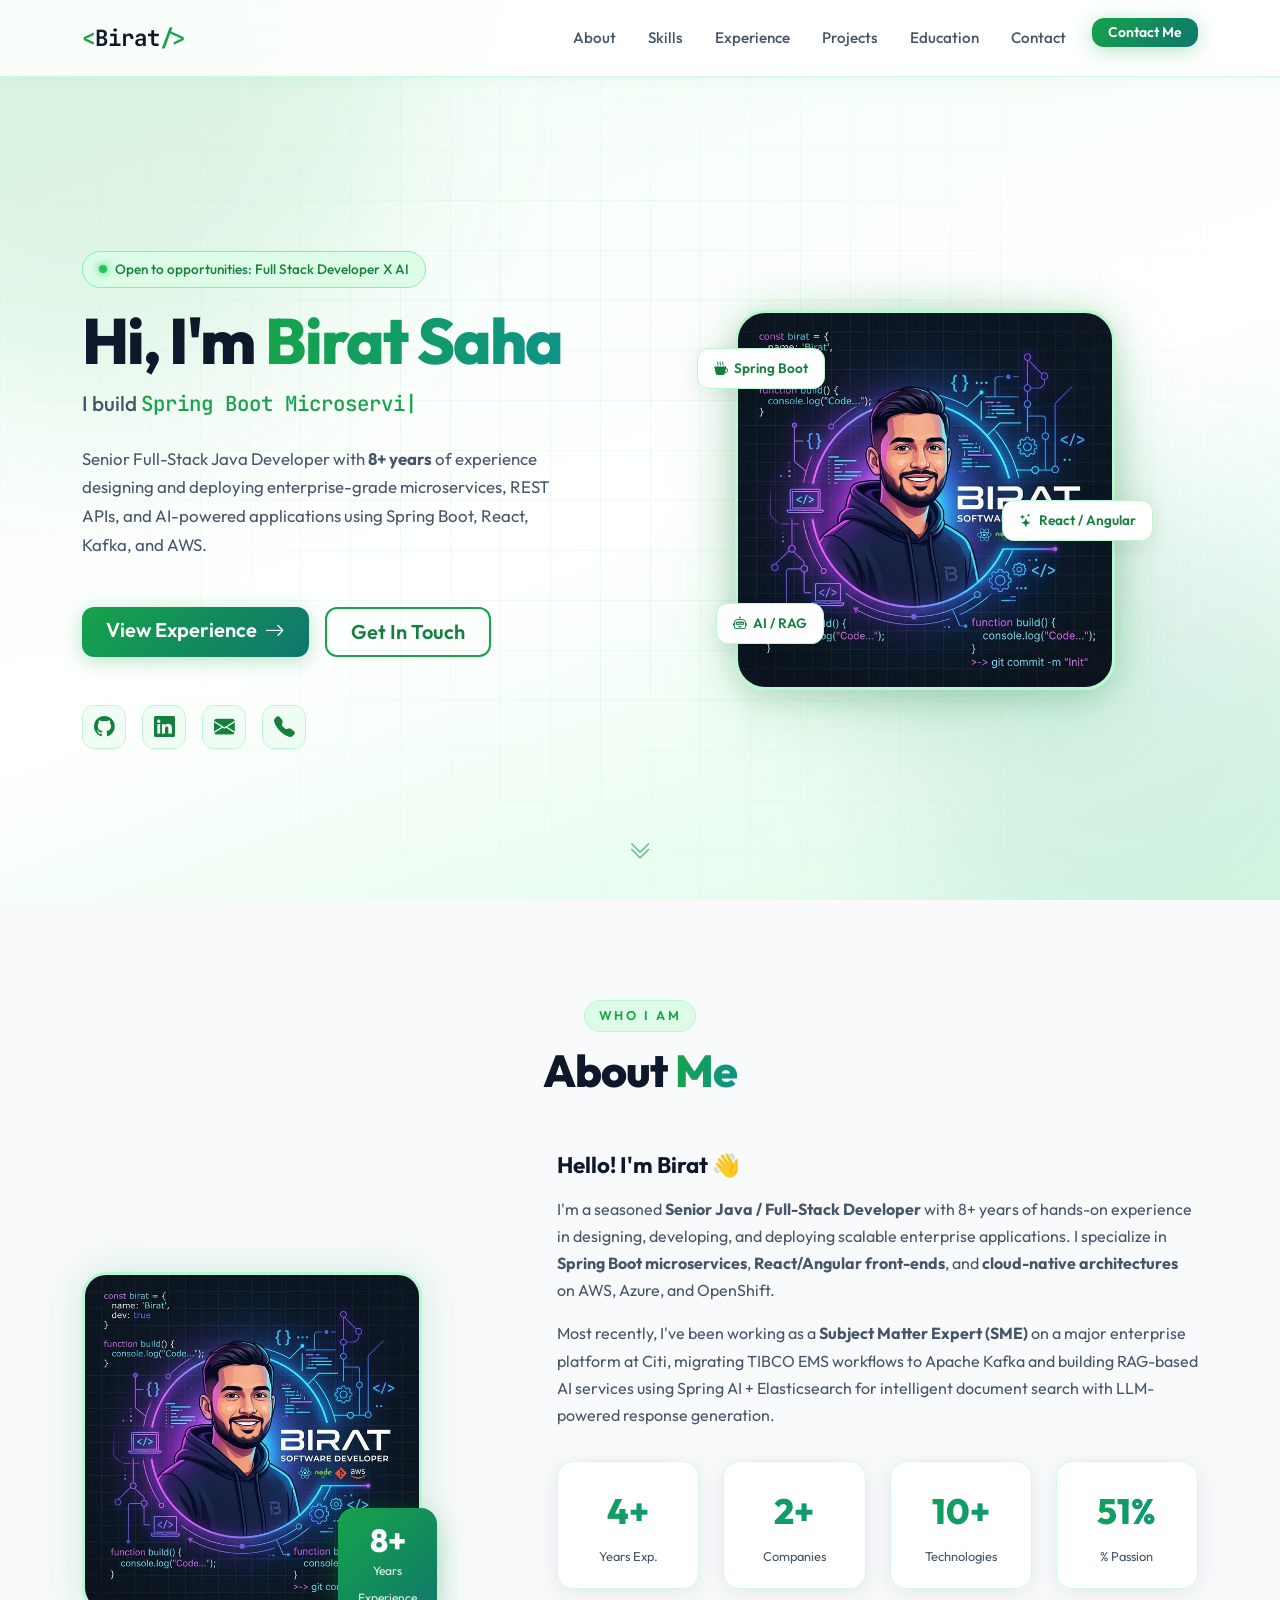
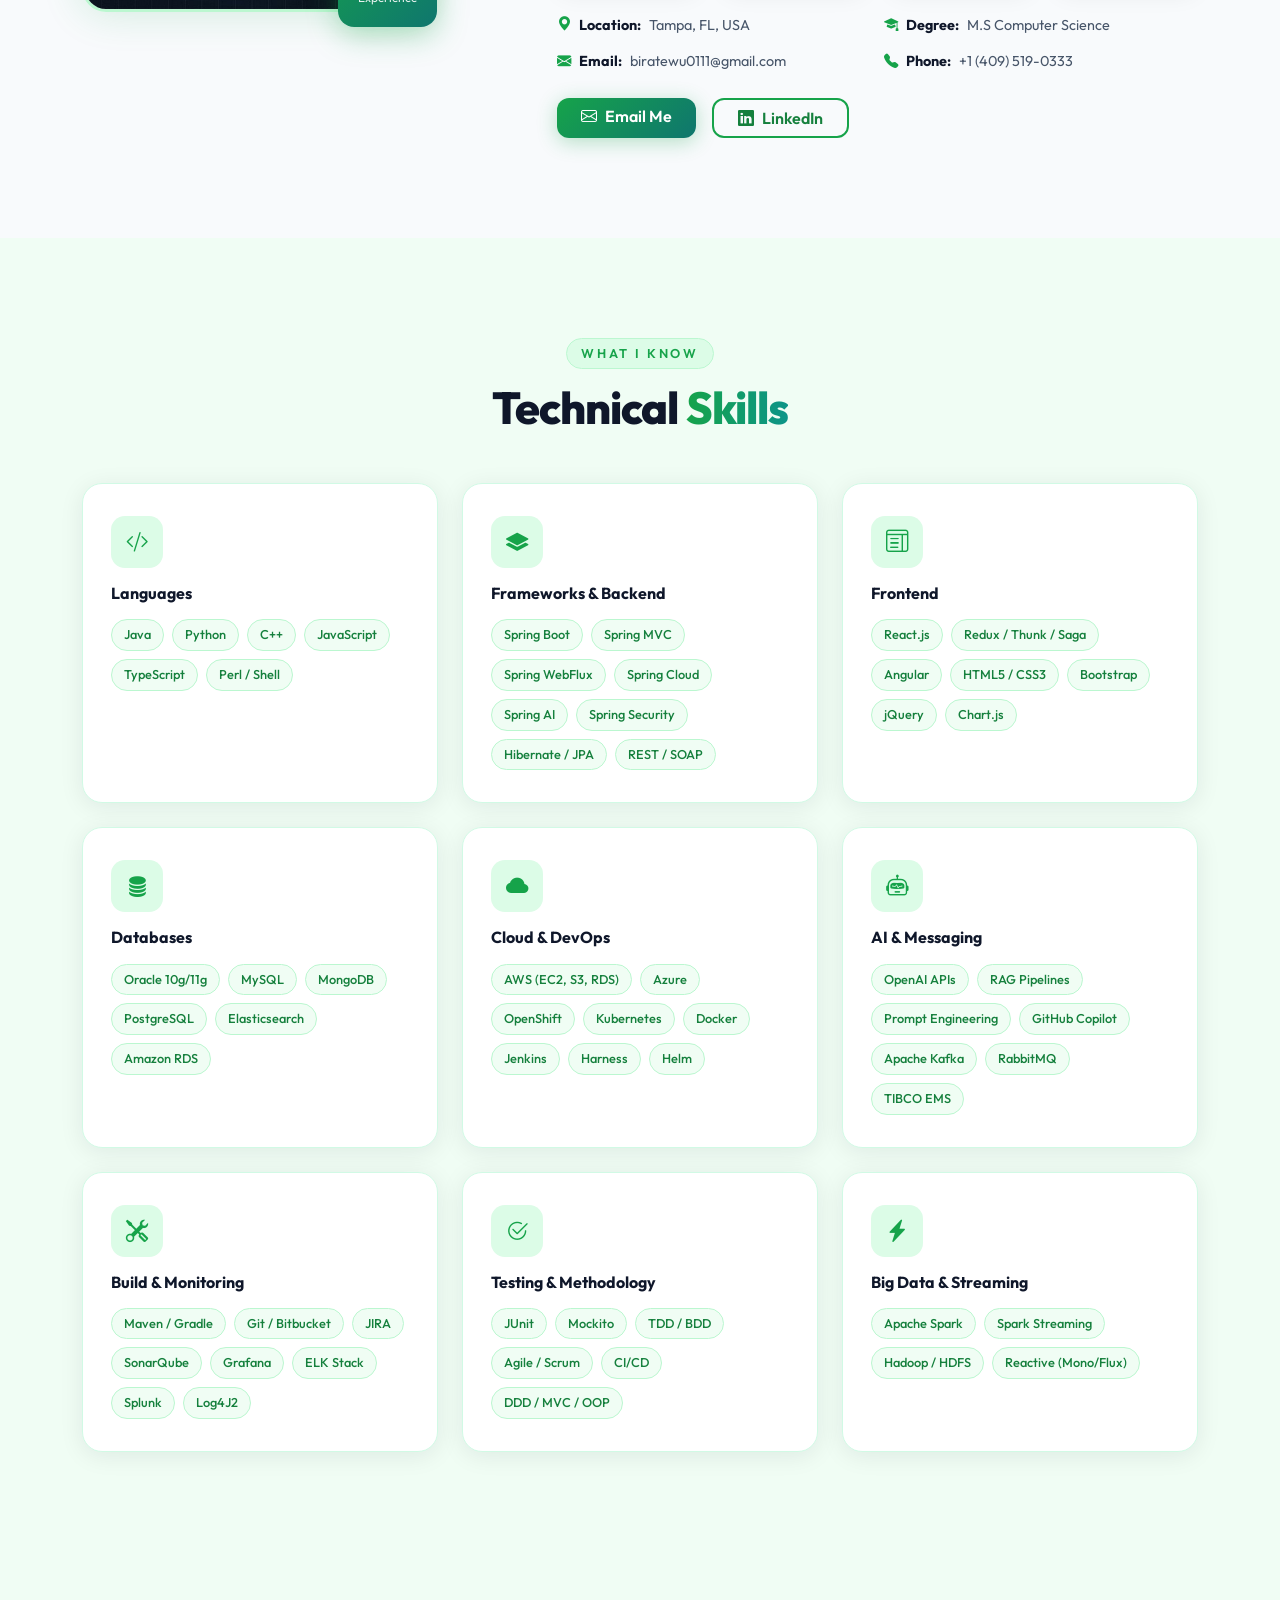
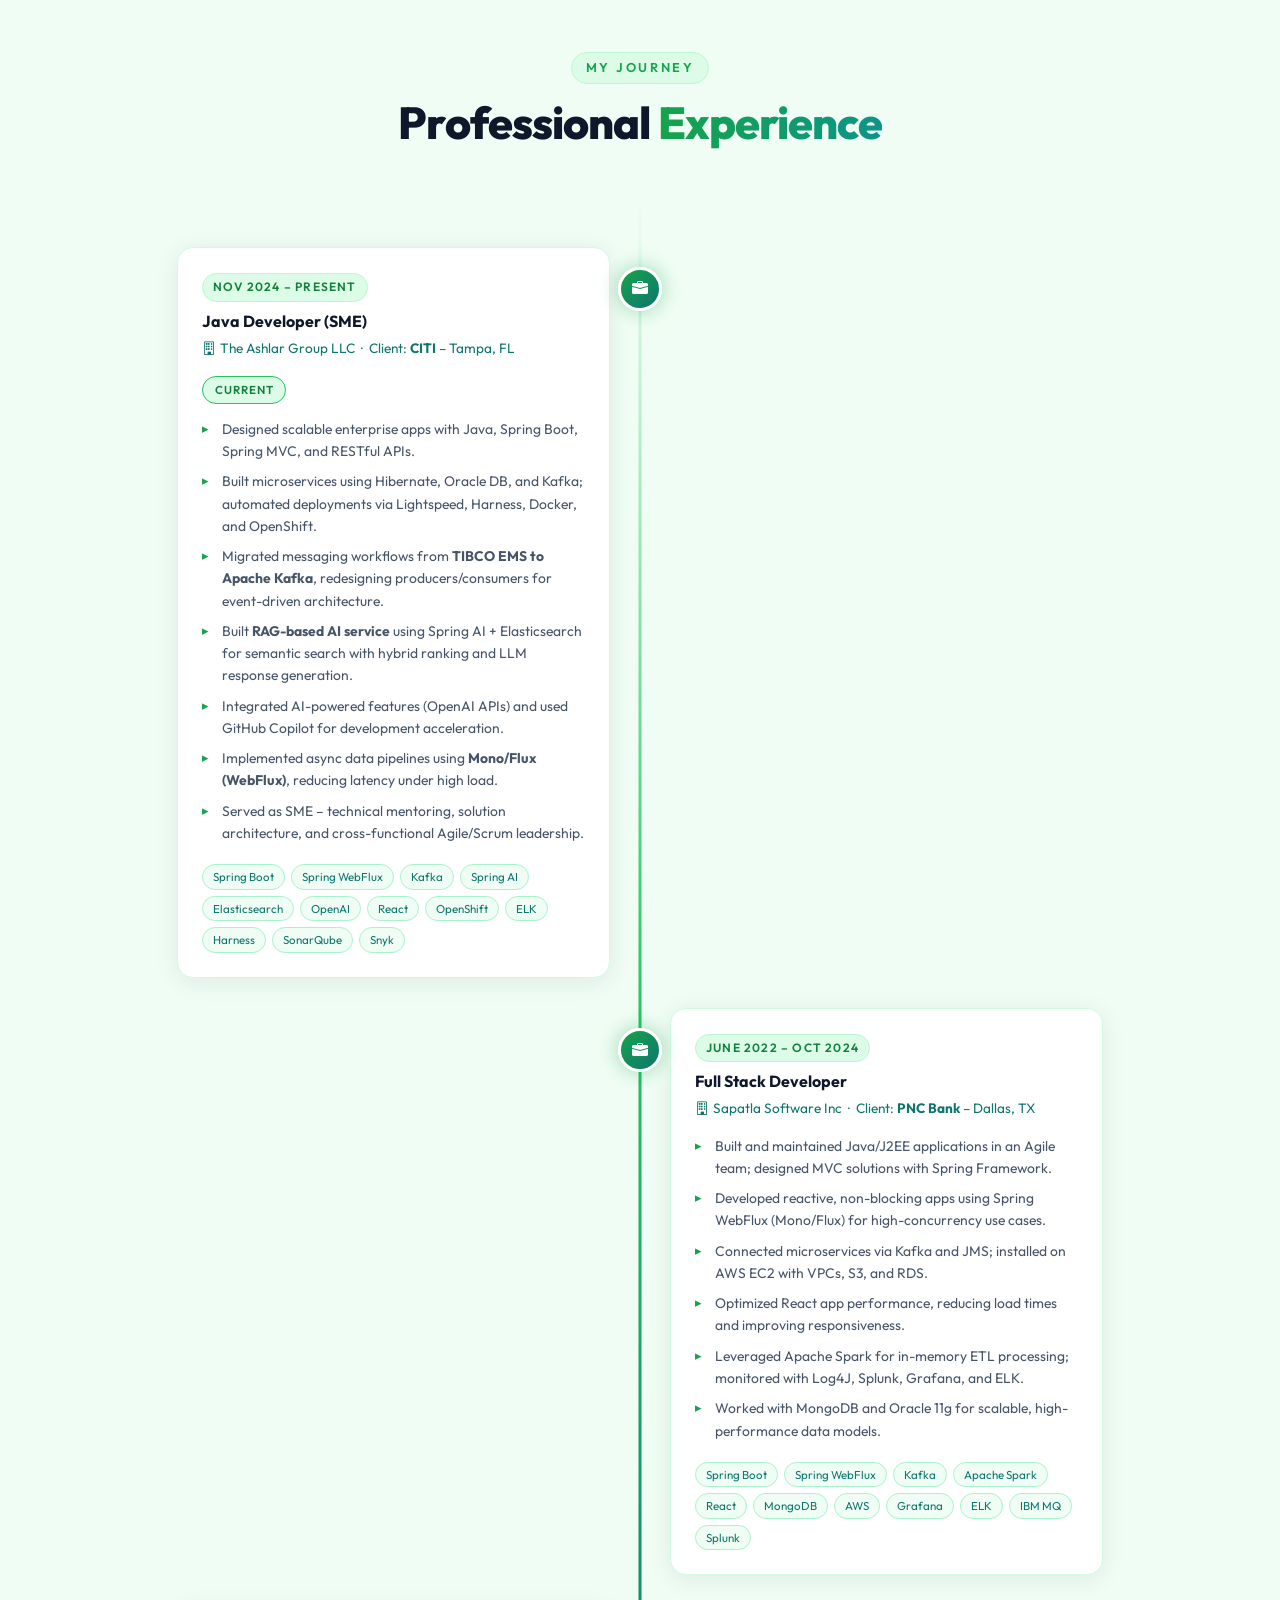
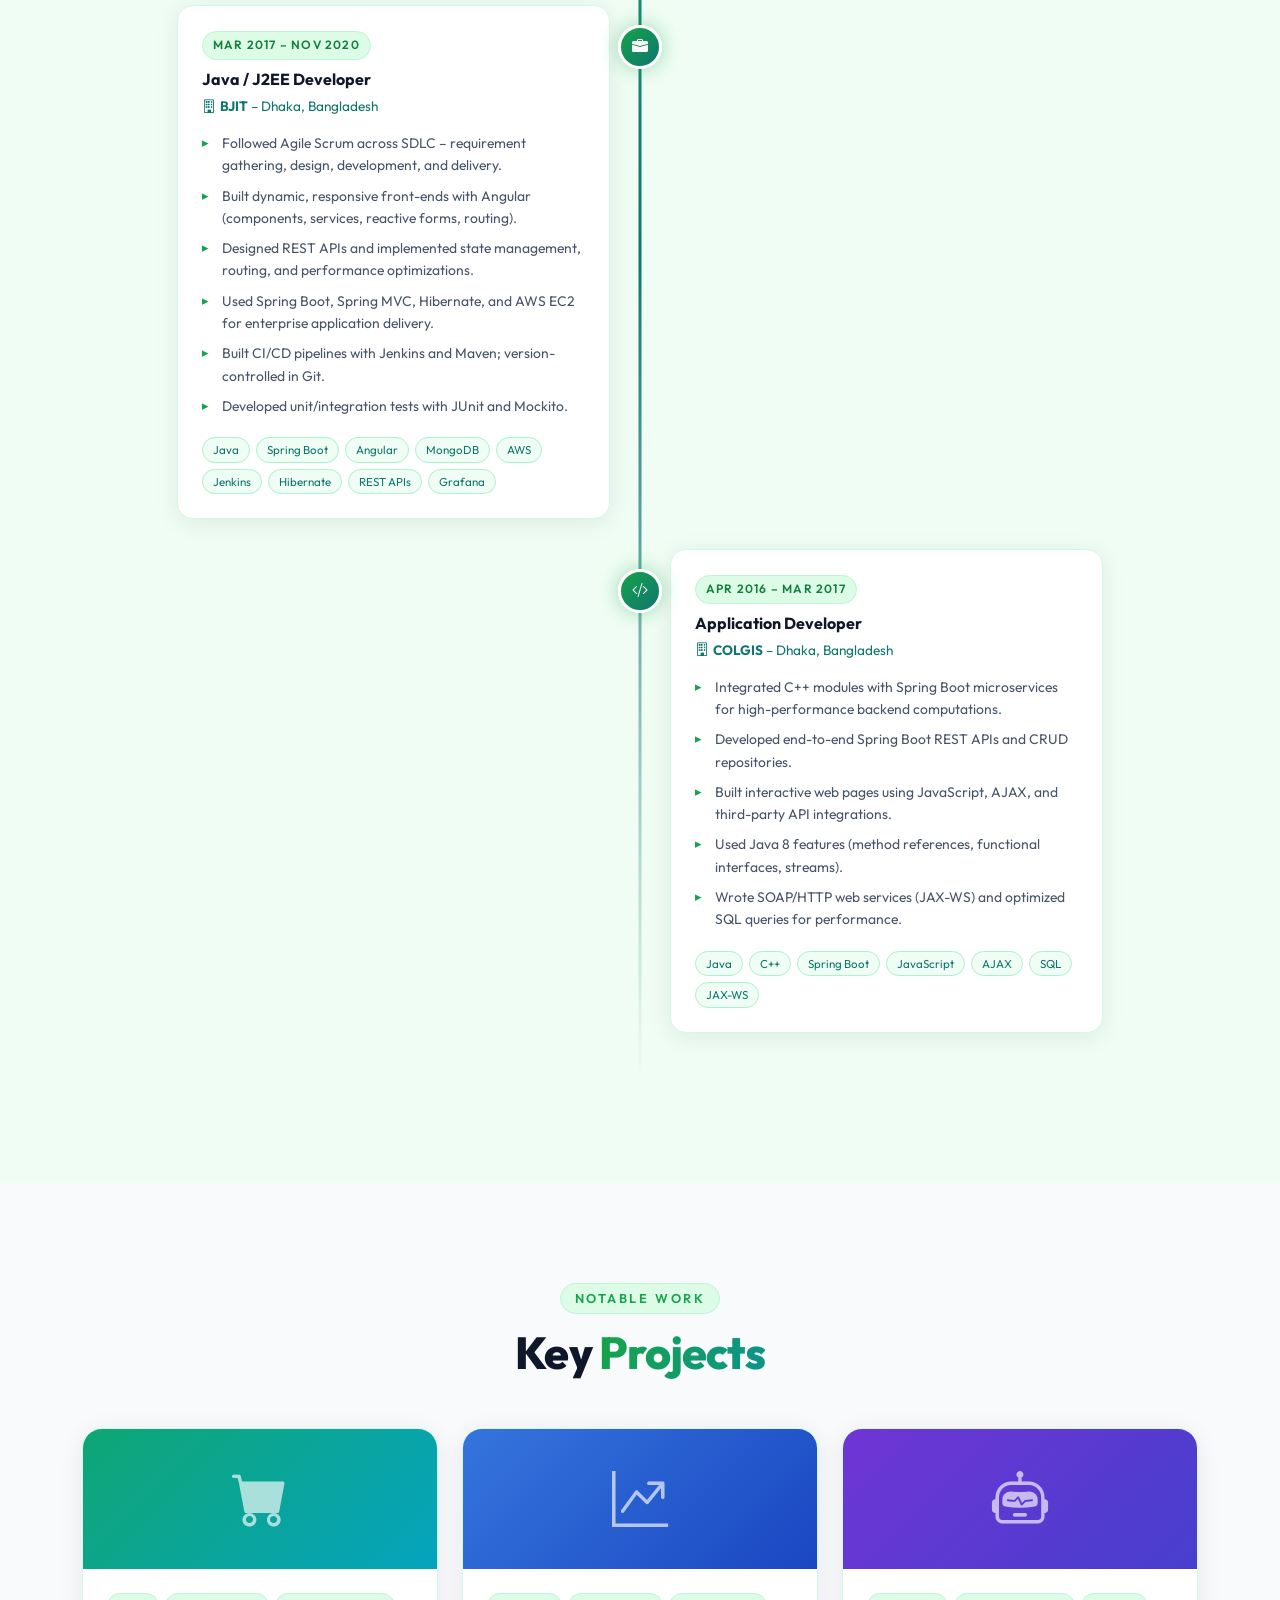
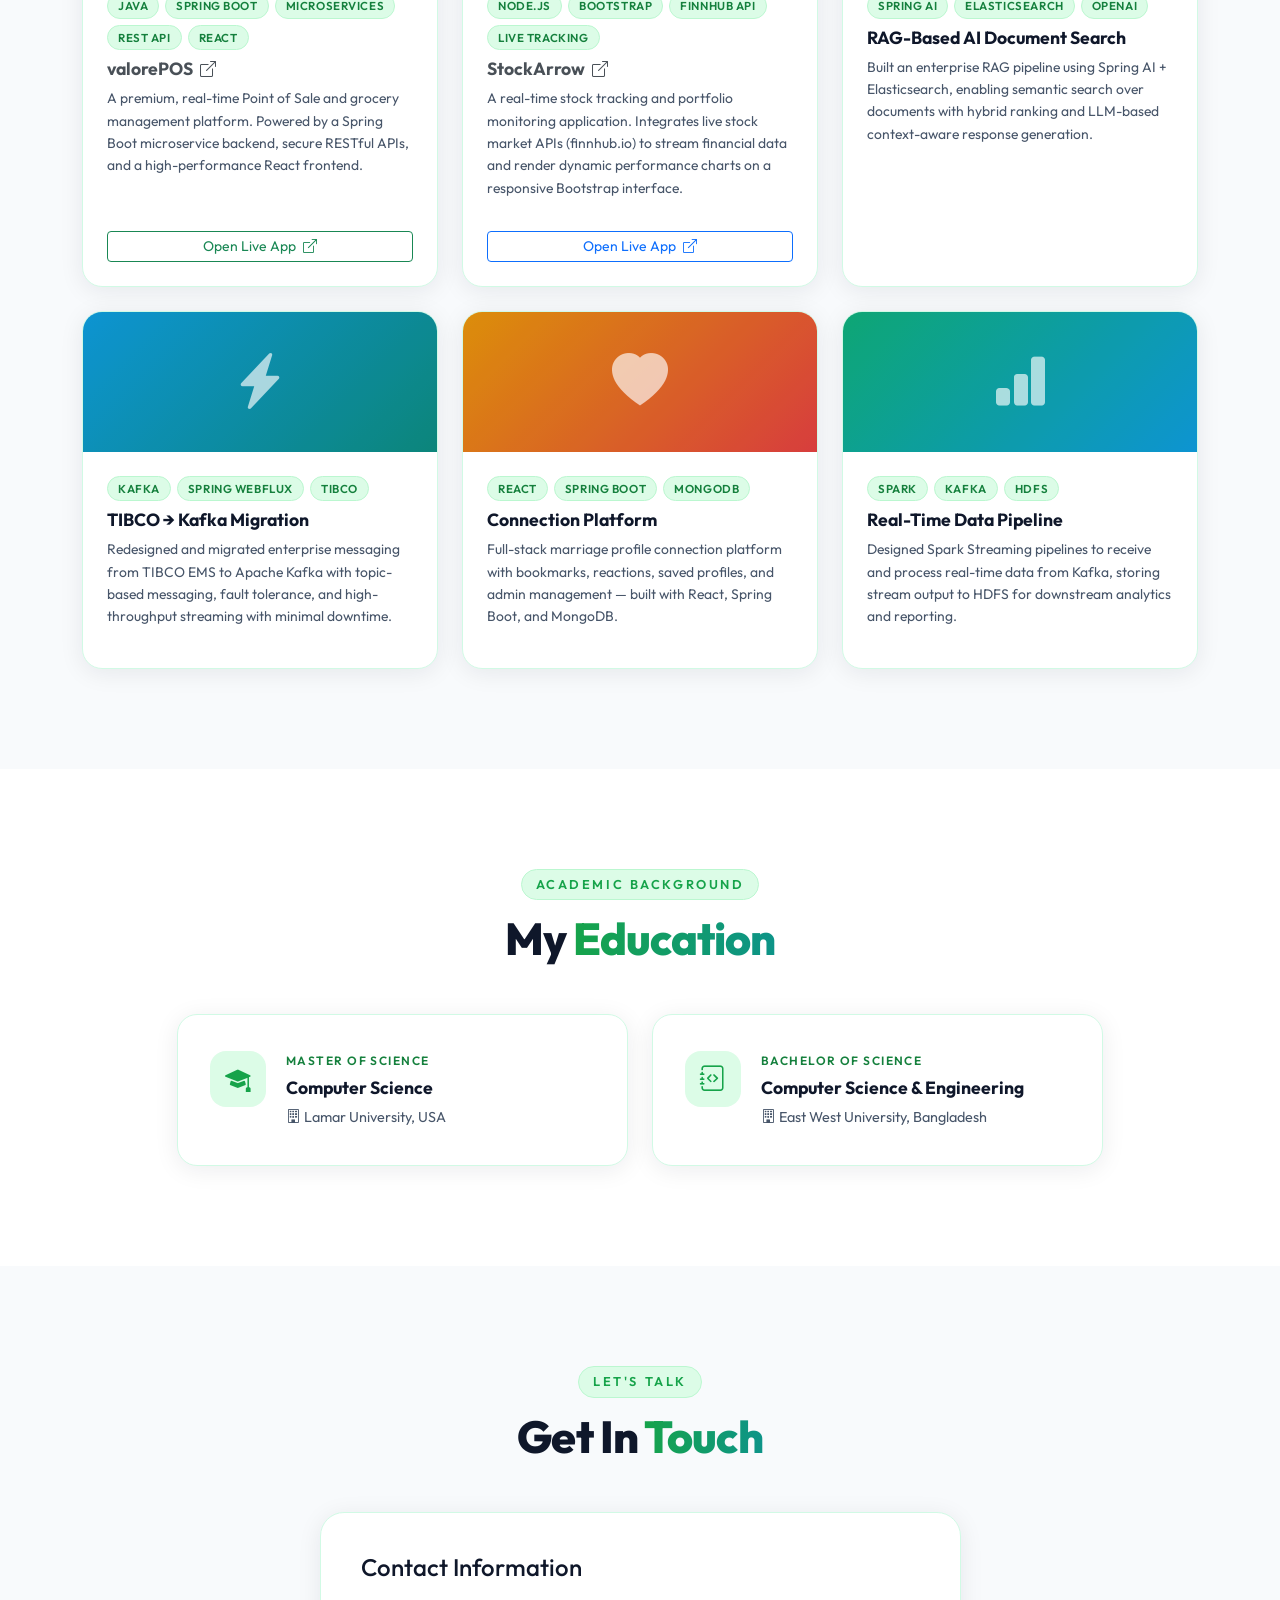
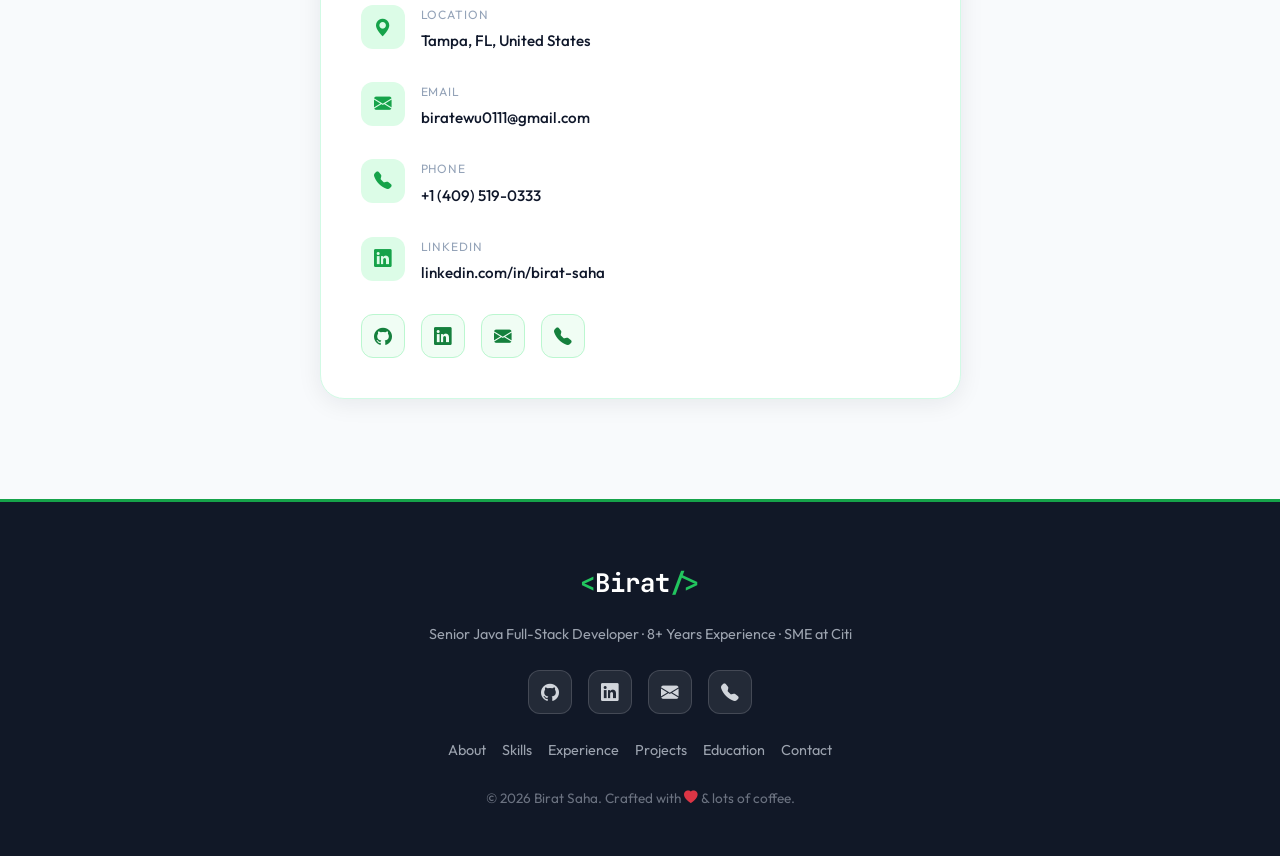
==== commit 69917868: "Update index.html" ====
--- a/index.html
+++ b/index.html
@@ -6,7 +6,7 @@
   <meta name="viewport" content="width=device-width, initial-scale=1.0" />
   <meta name="description"
     content="Birat Saha – Senior Full-Stack Java Developer with 8+ years experience in Spring Boot, React, Microservices, AWS, Kafka, and AI/RAG systems." />
-  <title>Birat Saha | Senior Java &amp; Full-Stack Developer</title>
+  <title>Birat Saha</title>
 
   <!-- Google Fonts -->
   <link
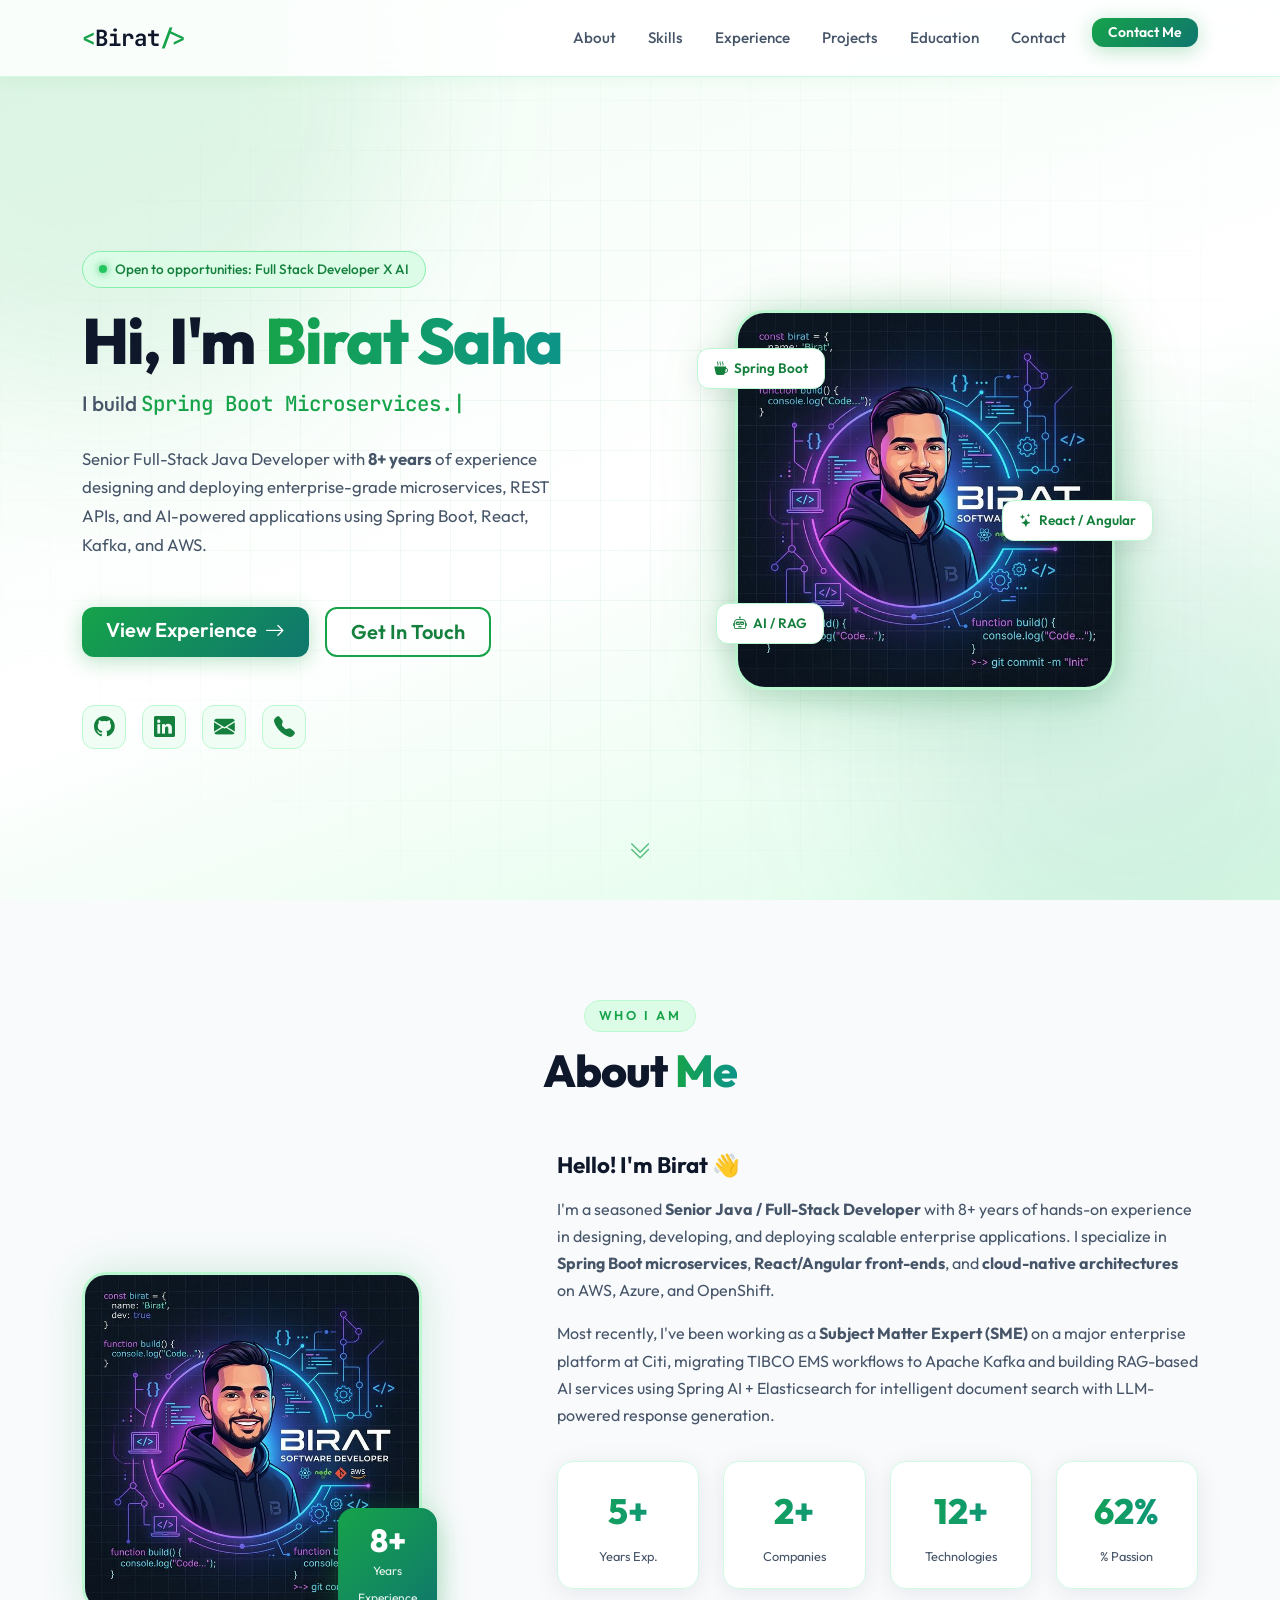
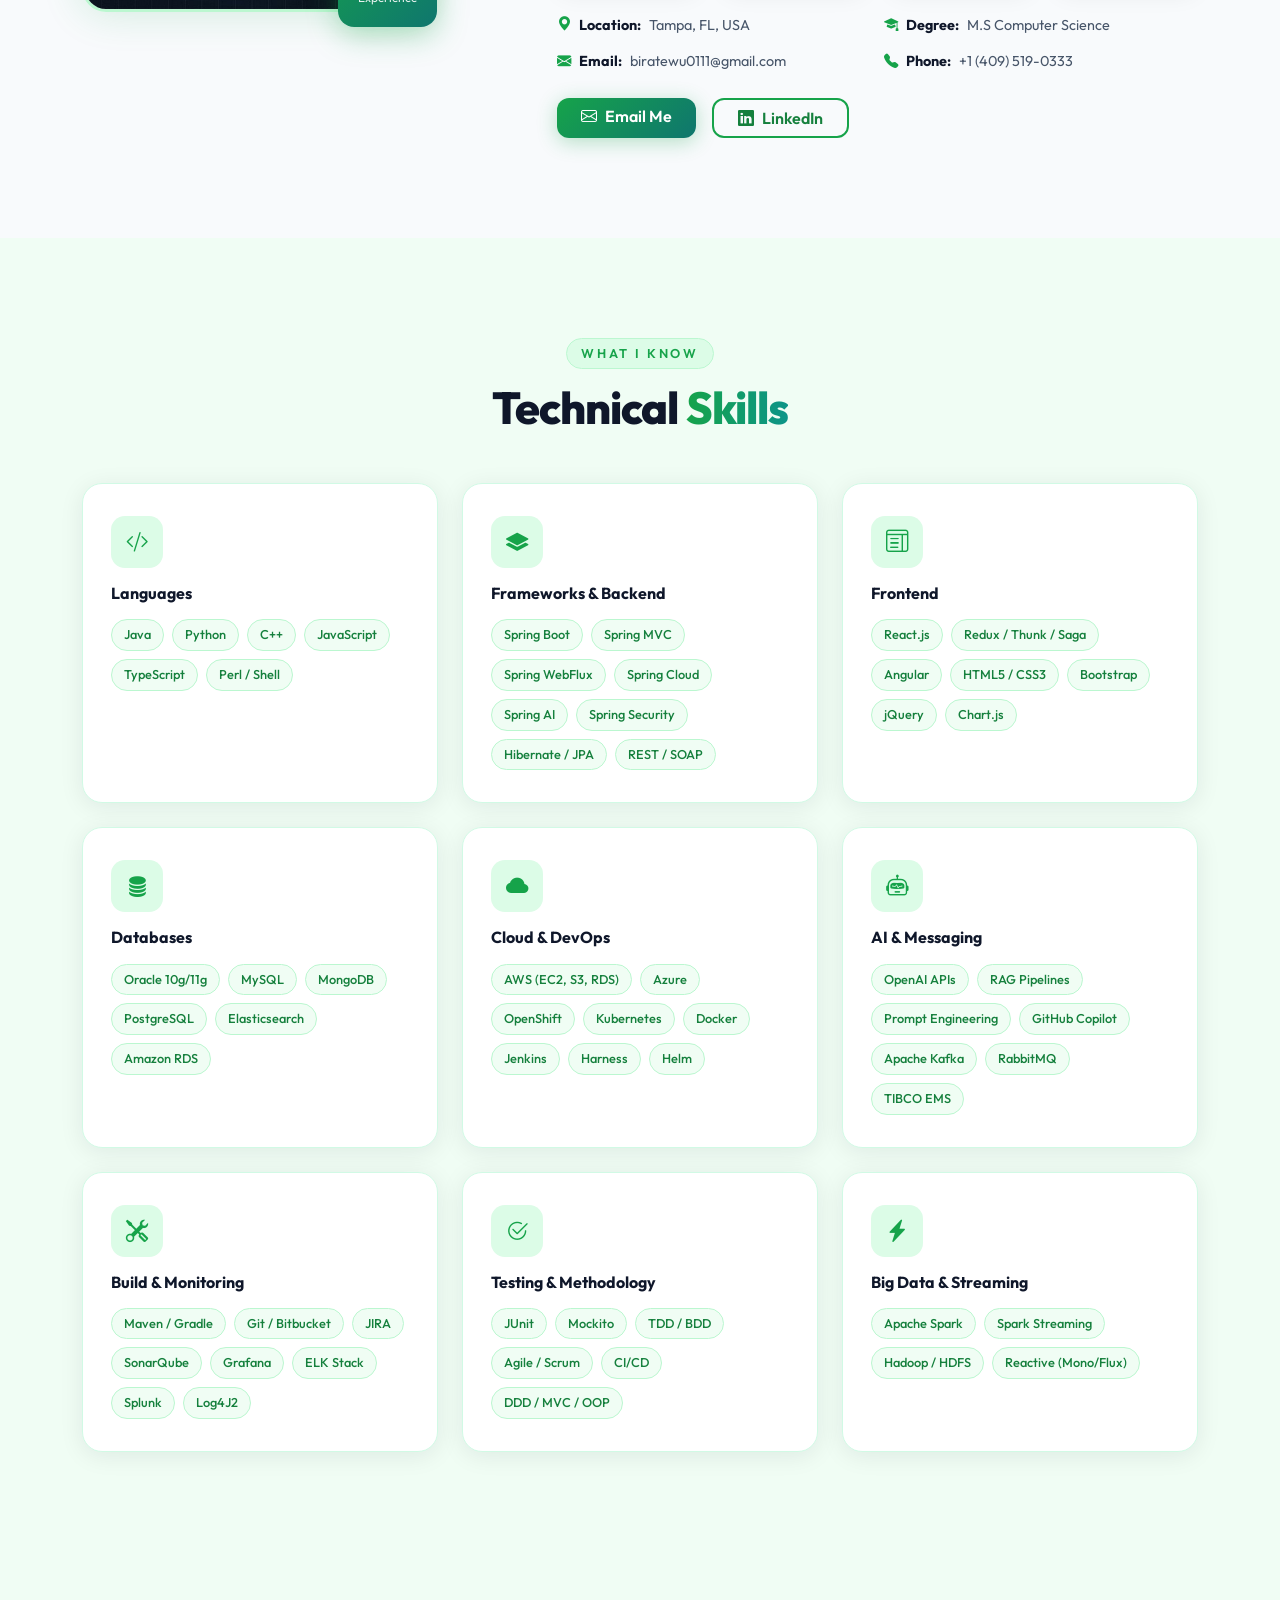
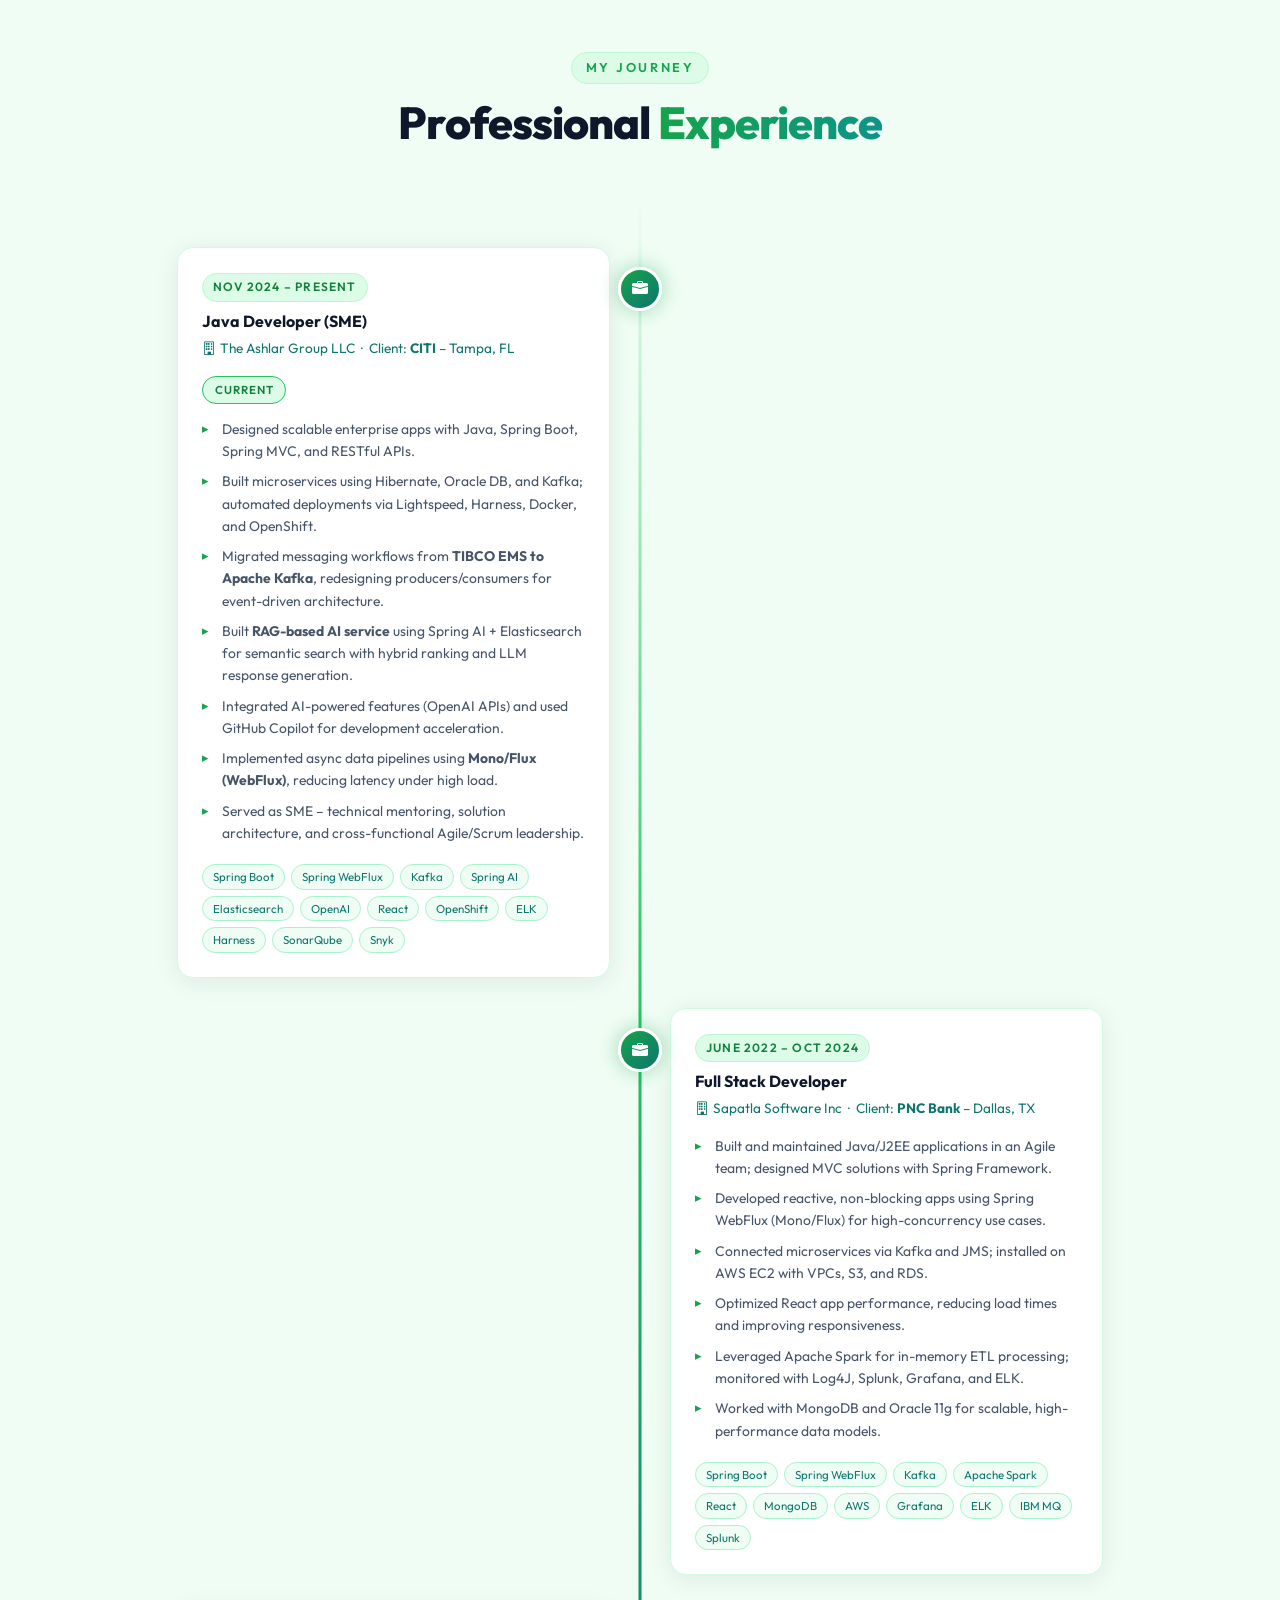
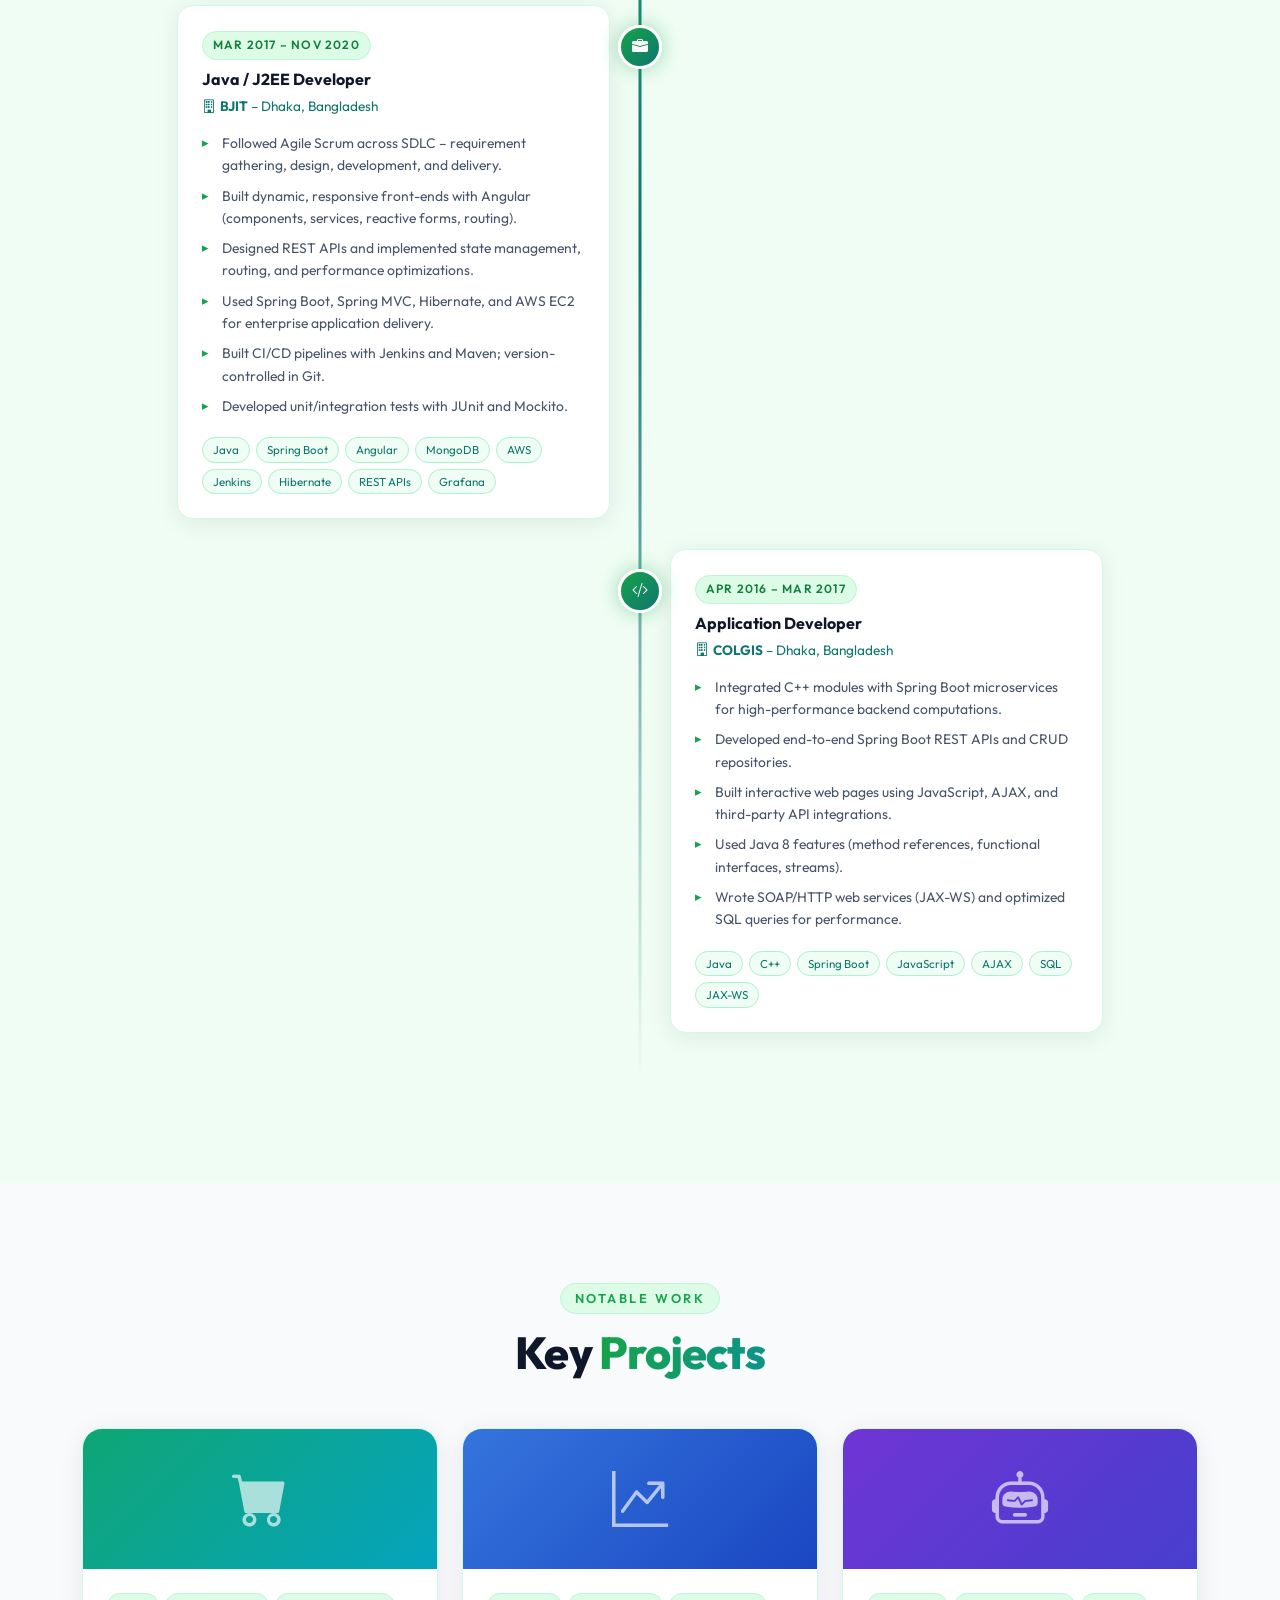
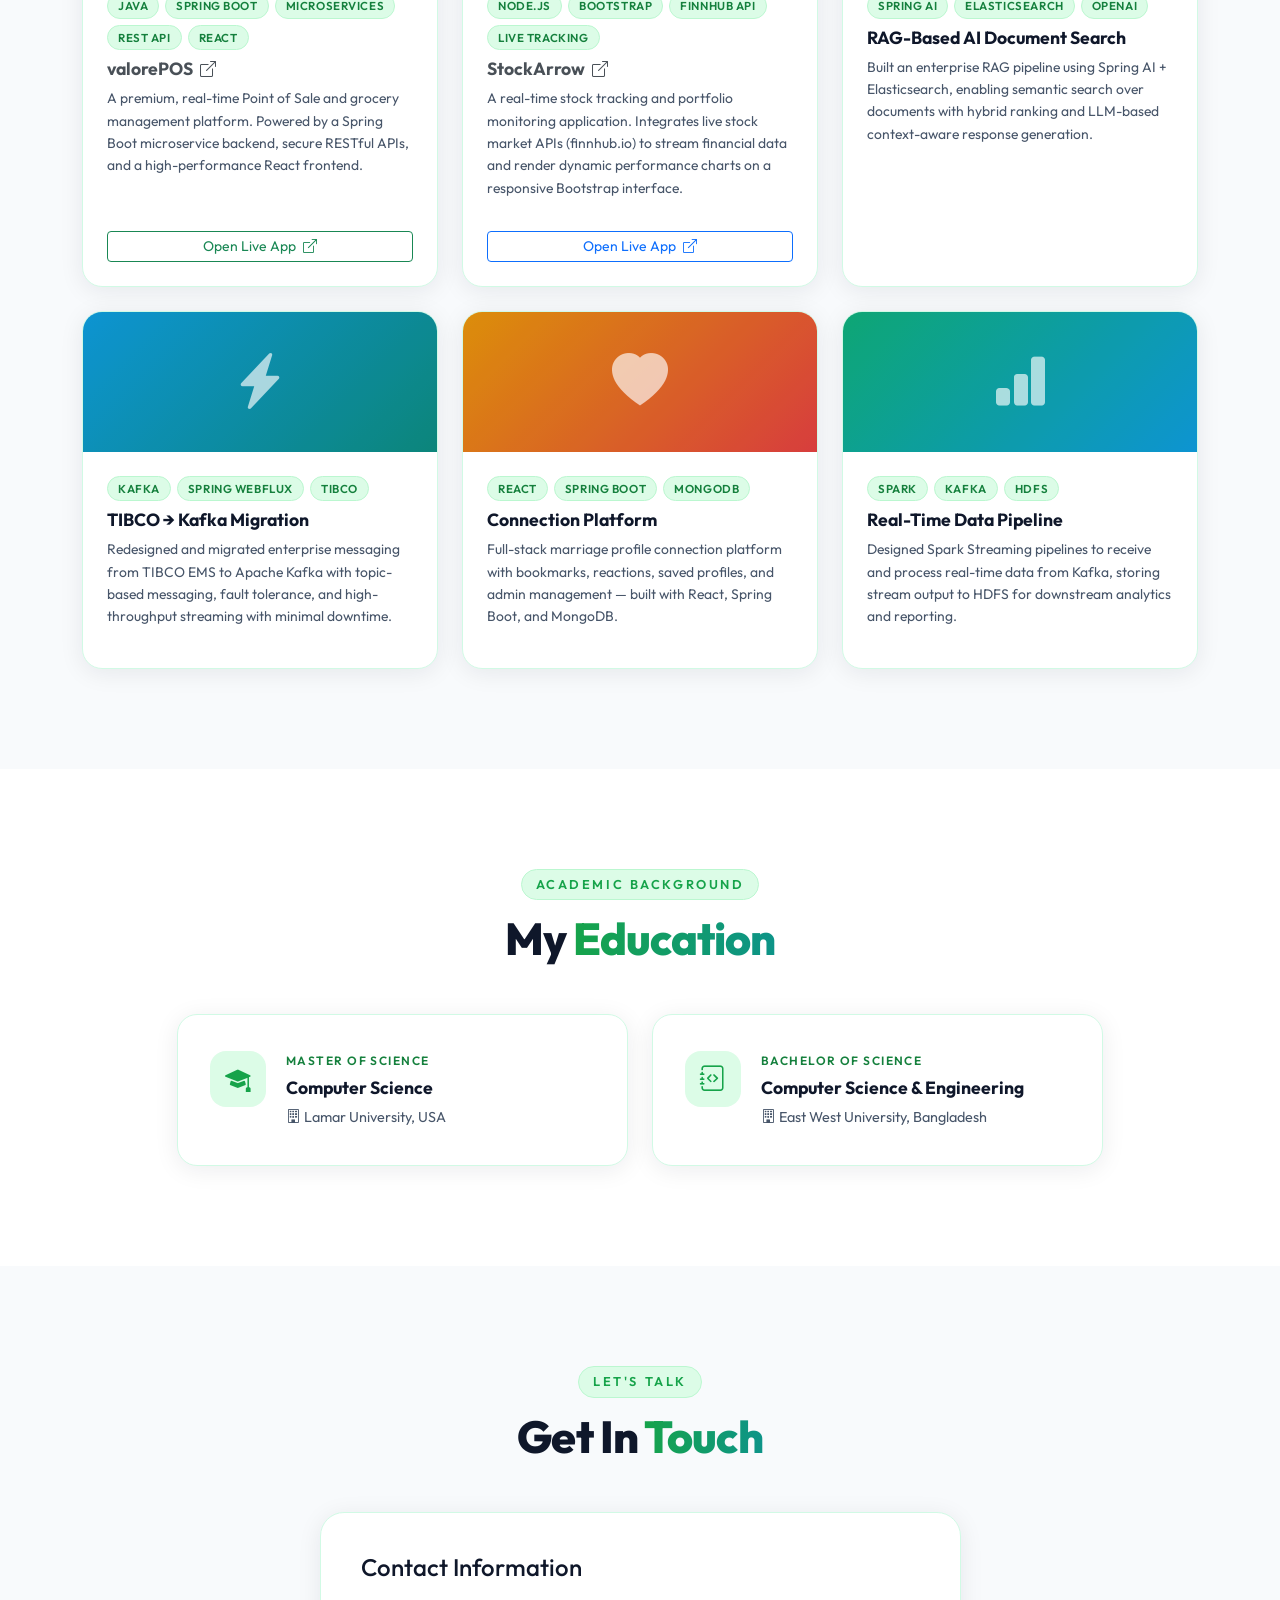
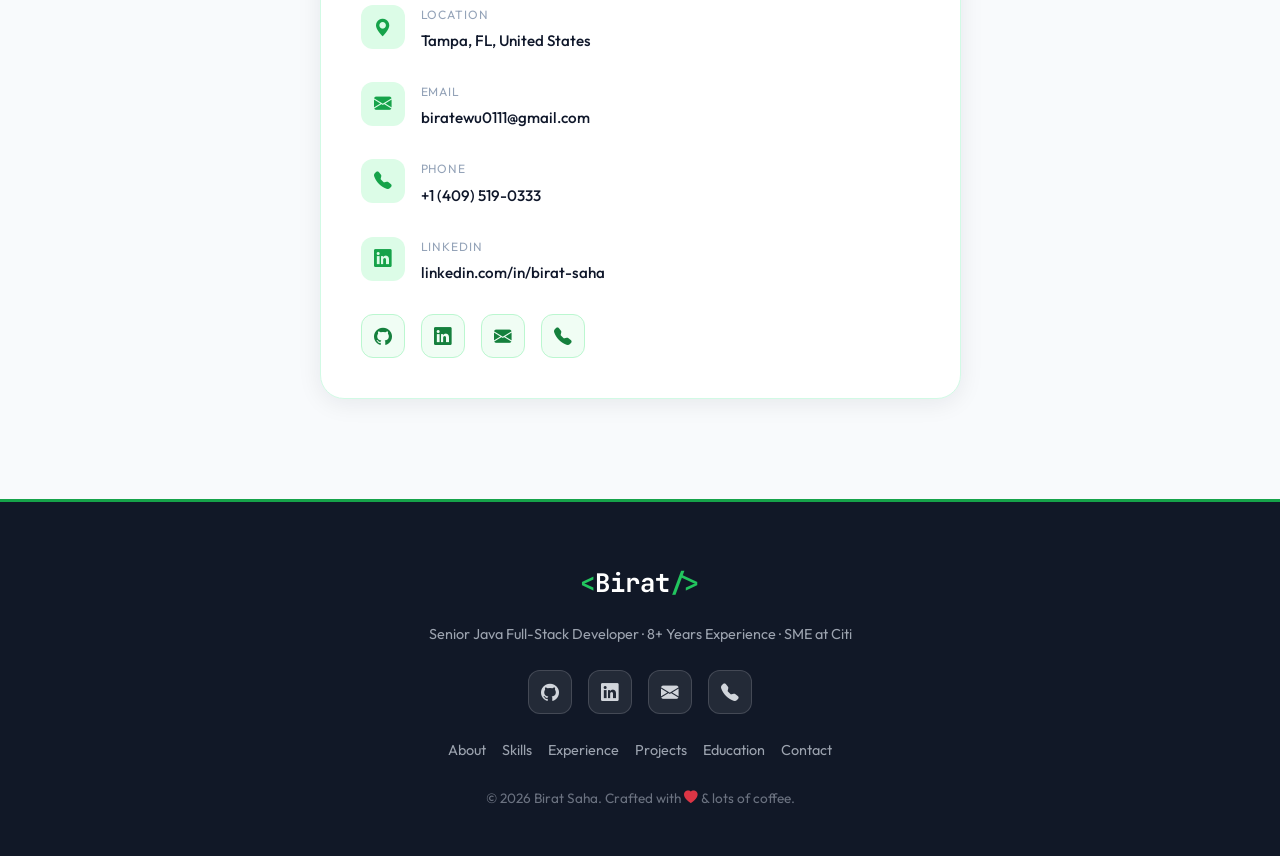
==== commit 3234b878: "Add interview prep guide + React scenarios page - interview.html: 302 Q&A cards covering Java, Sprin" ====
--- a/index.html
+++ b/index.html
@@ -760,4 +760,4 @@
   <script src="js/main.js"></script>
 </body>
 
-</html>
+</html>
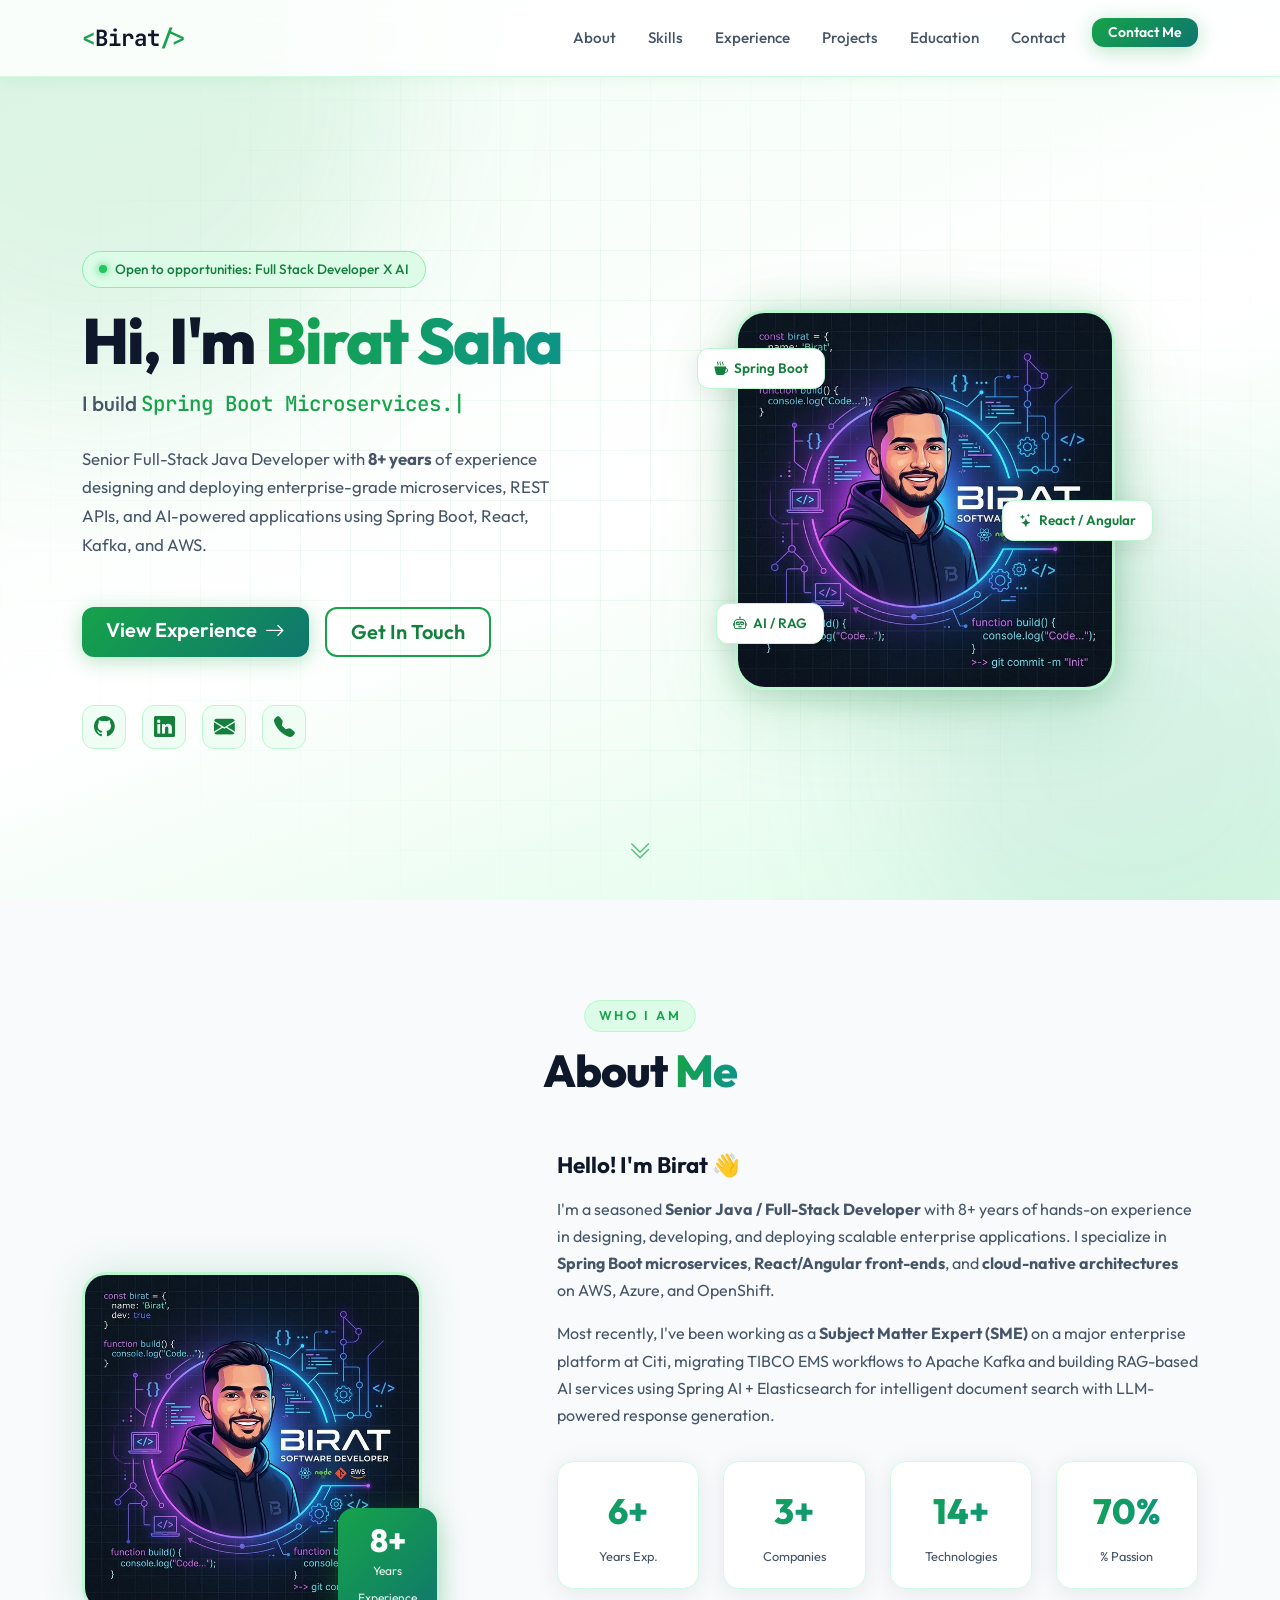
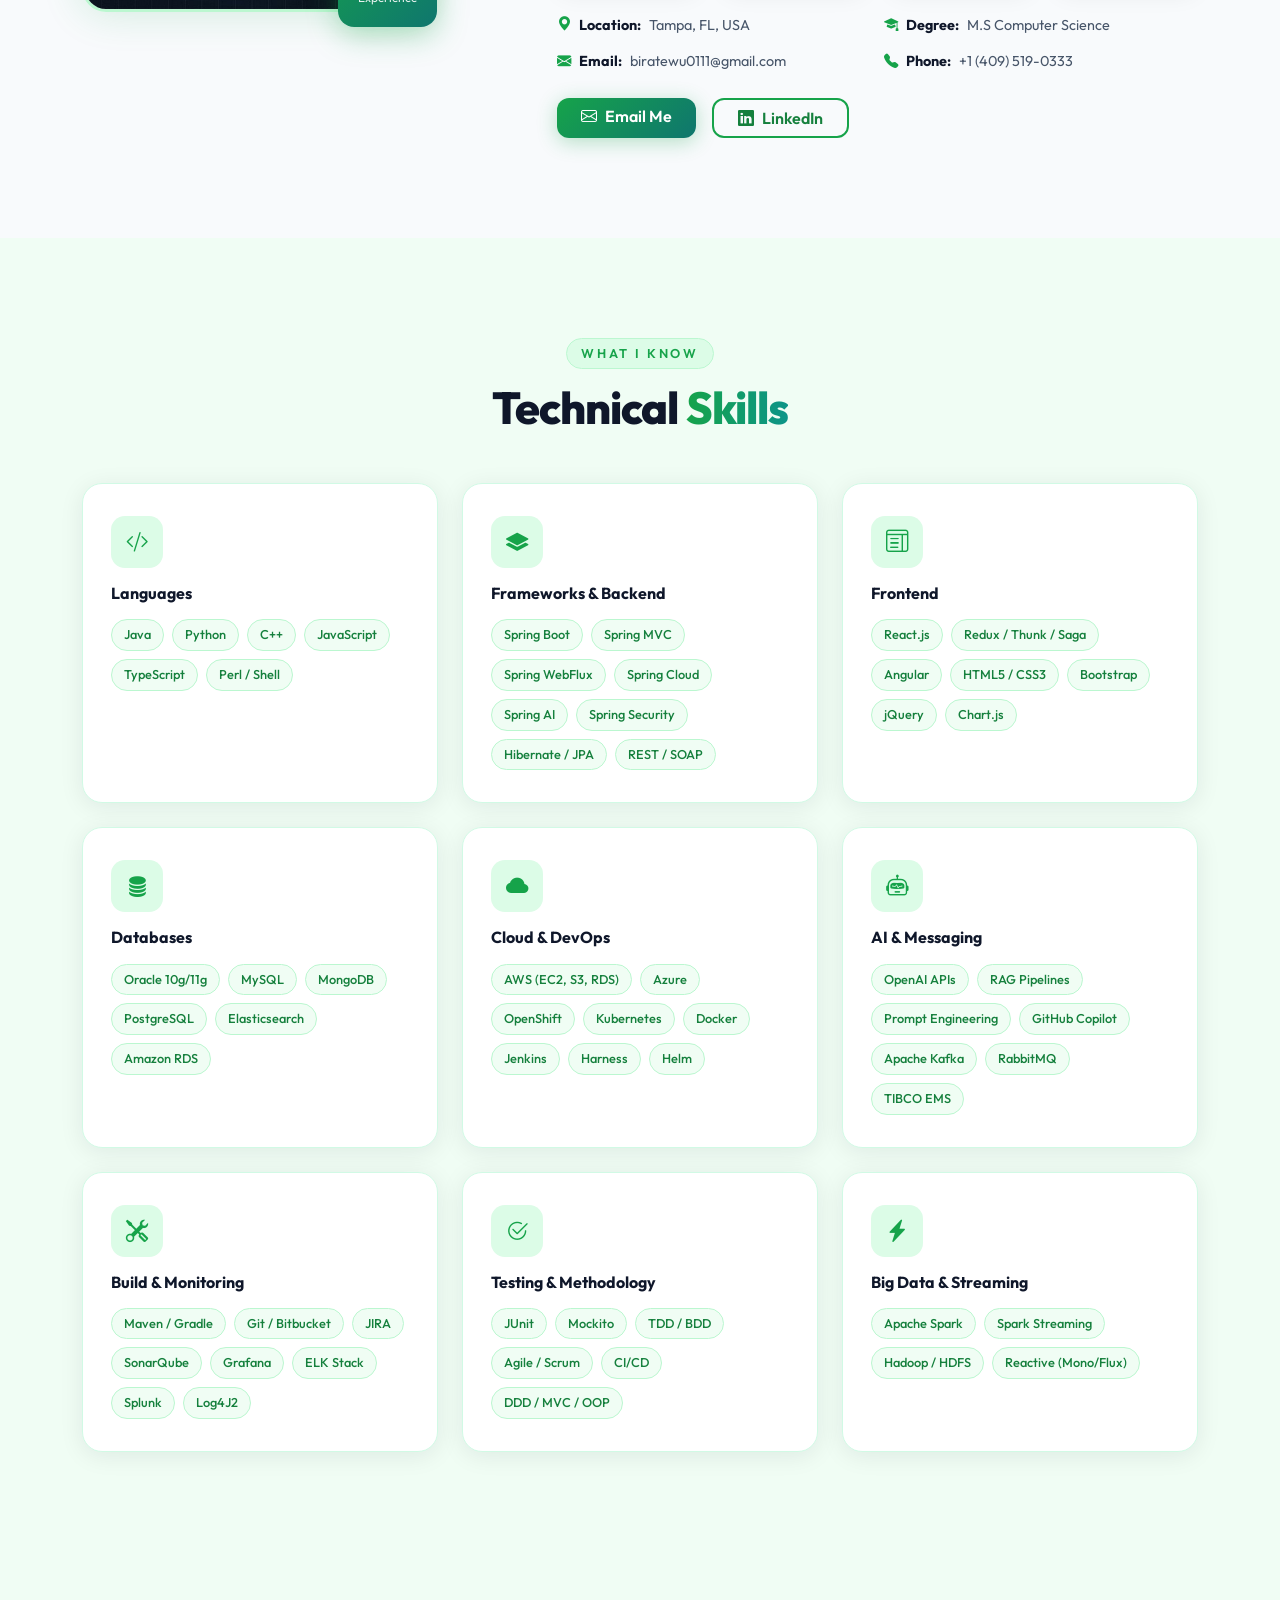
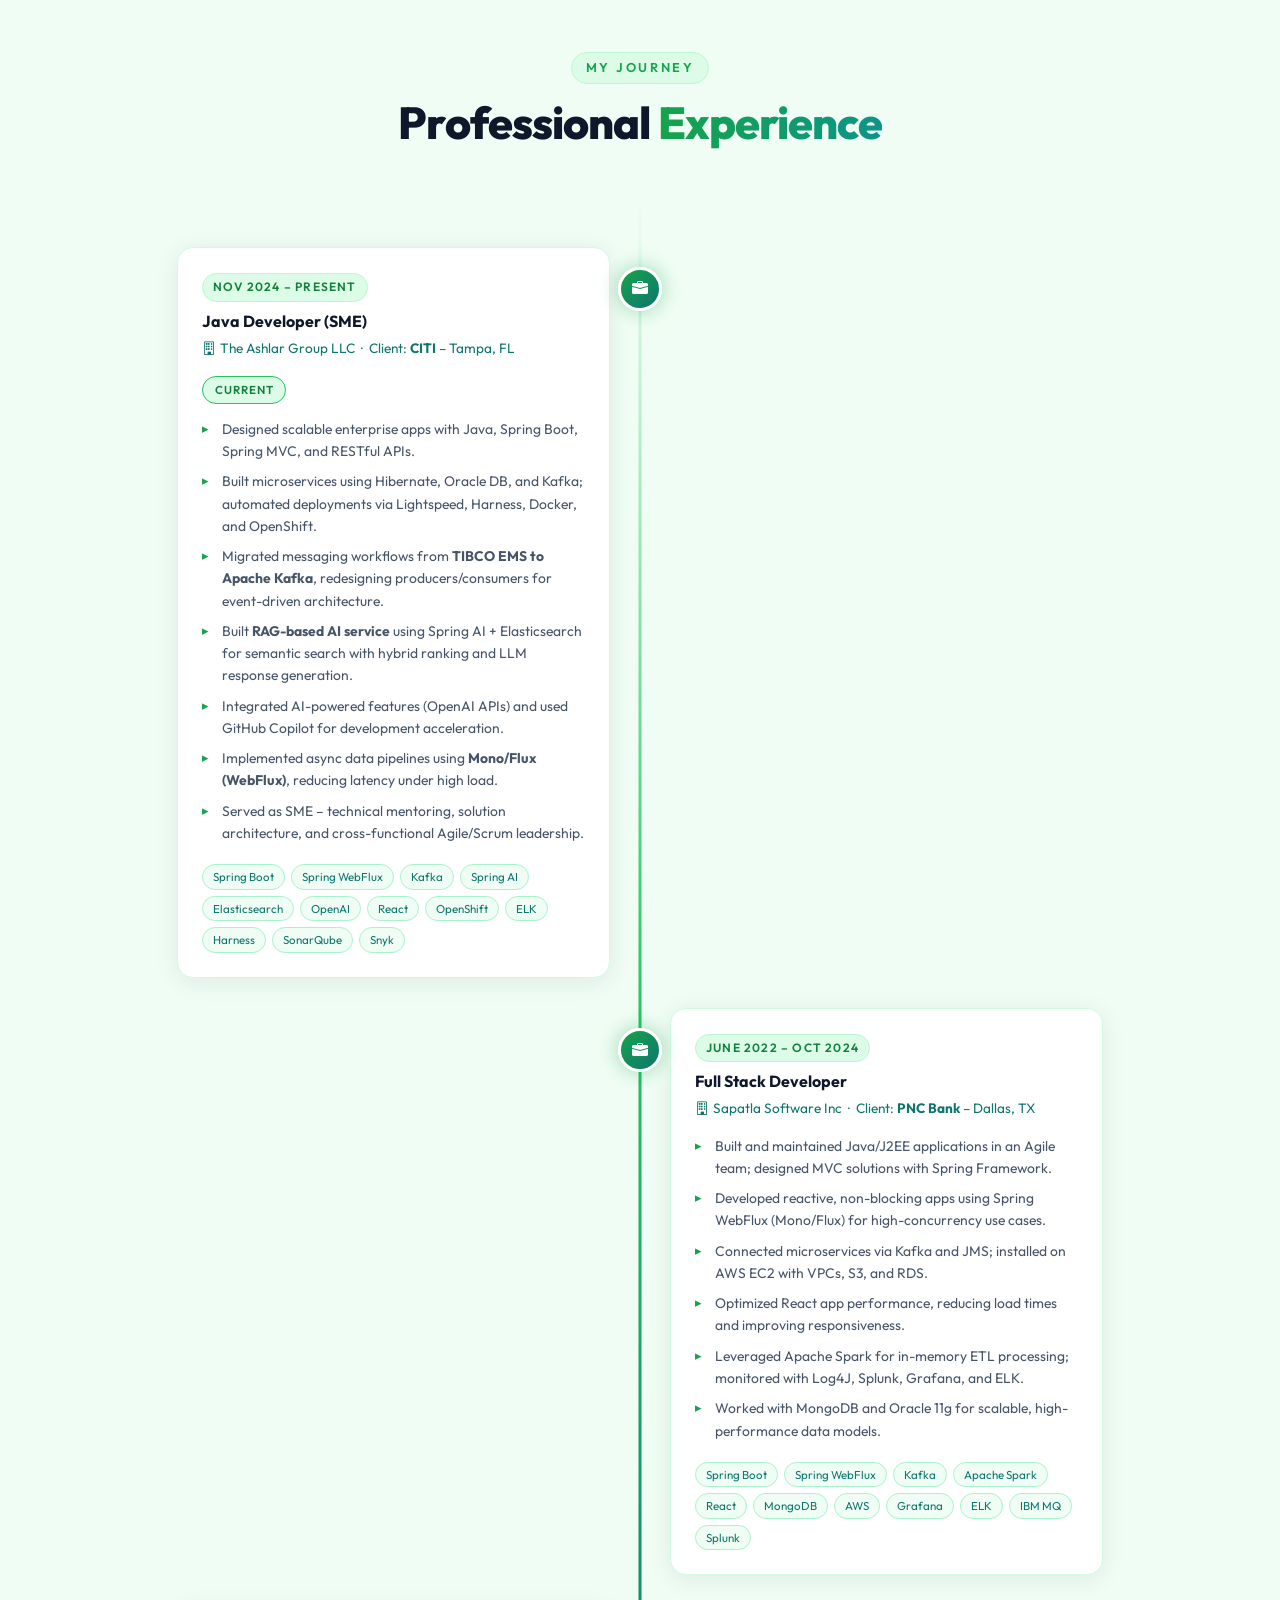
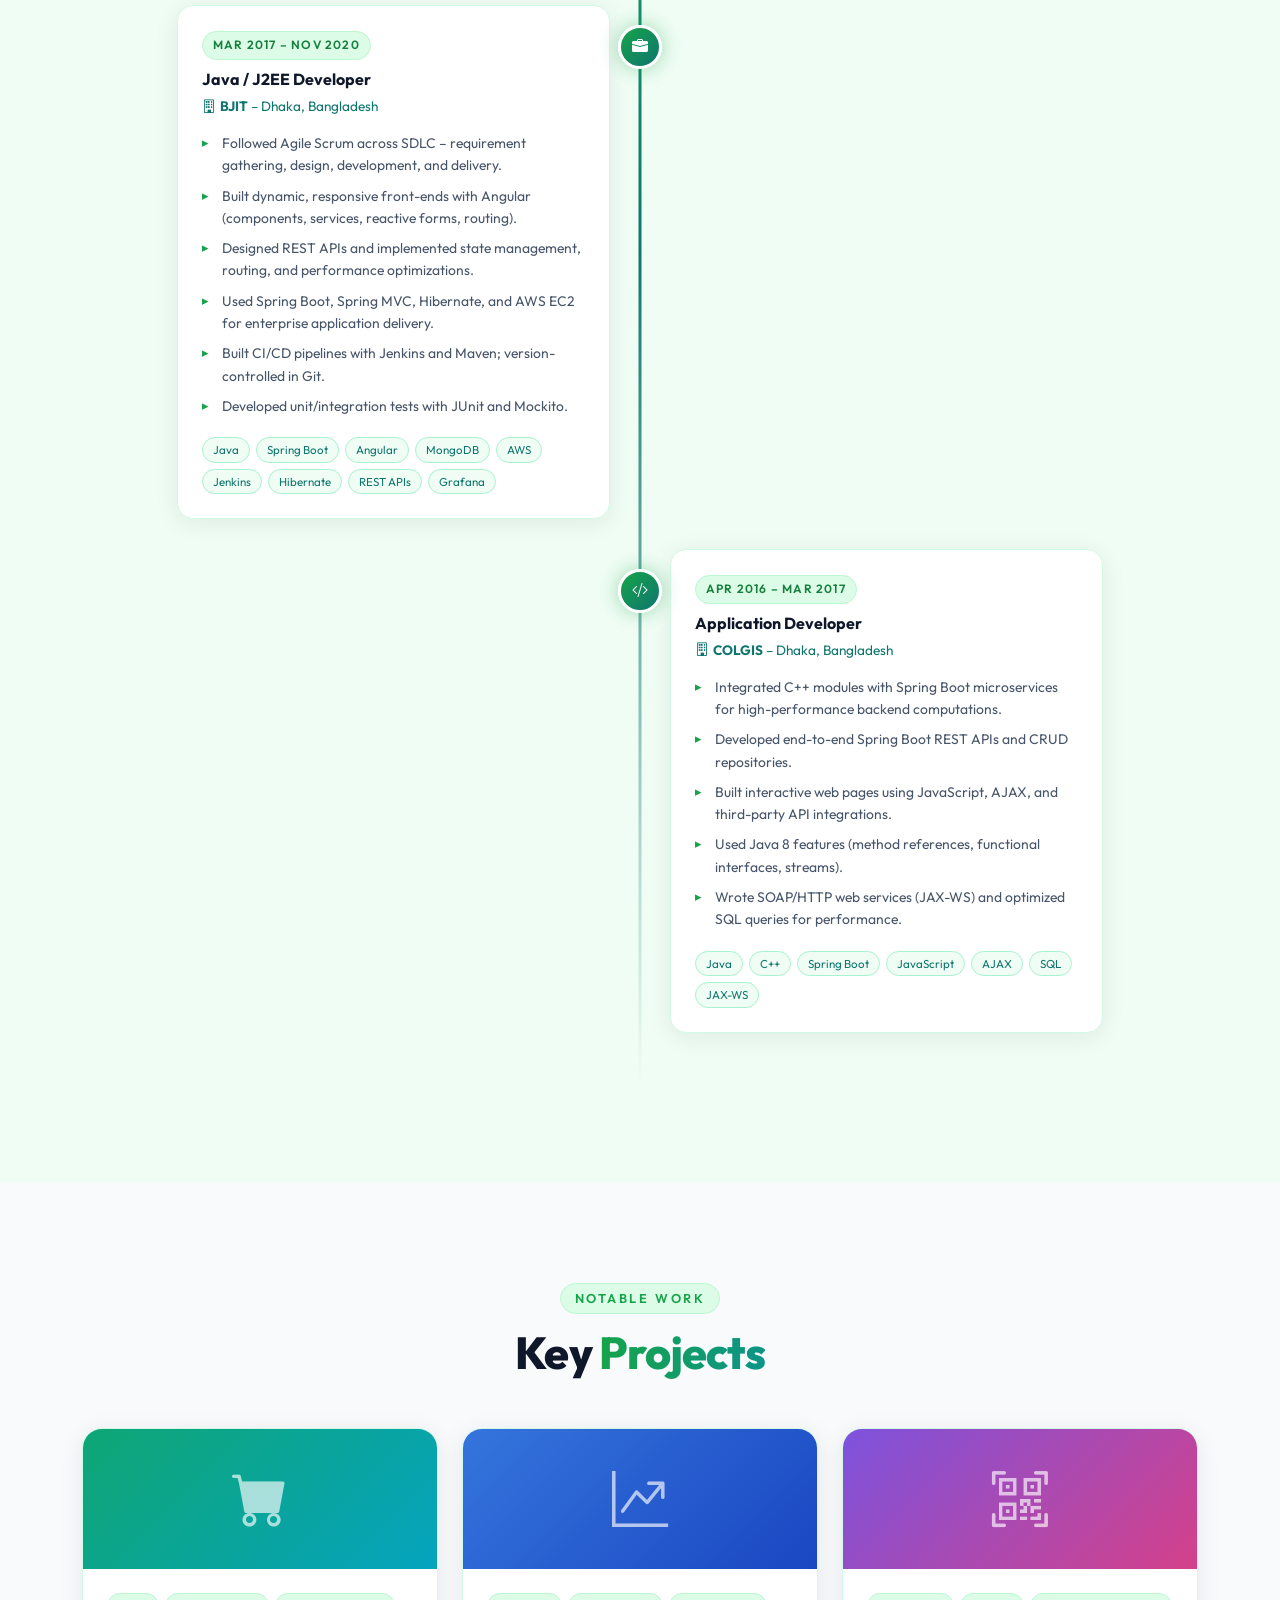
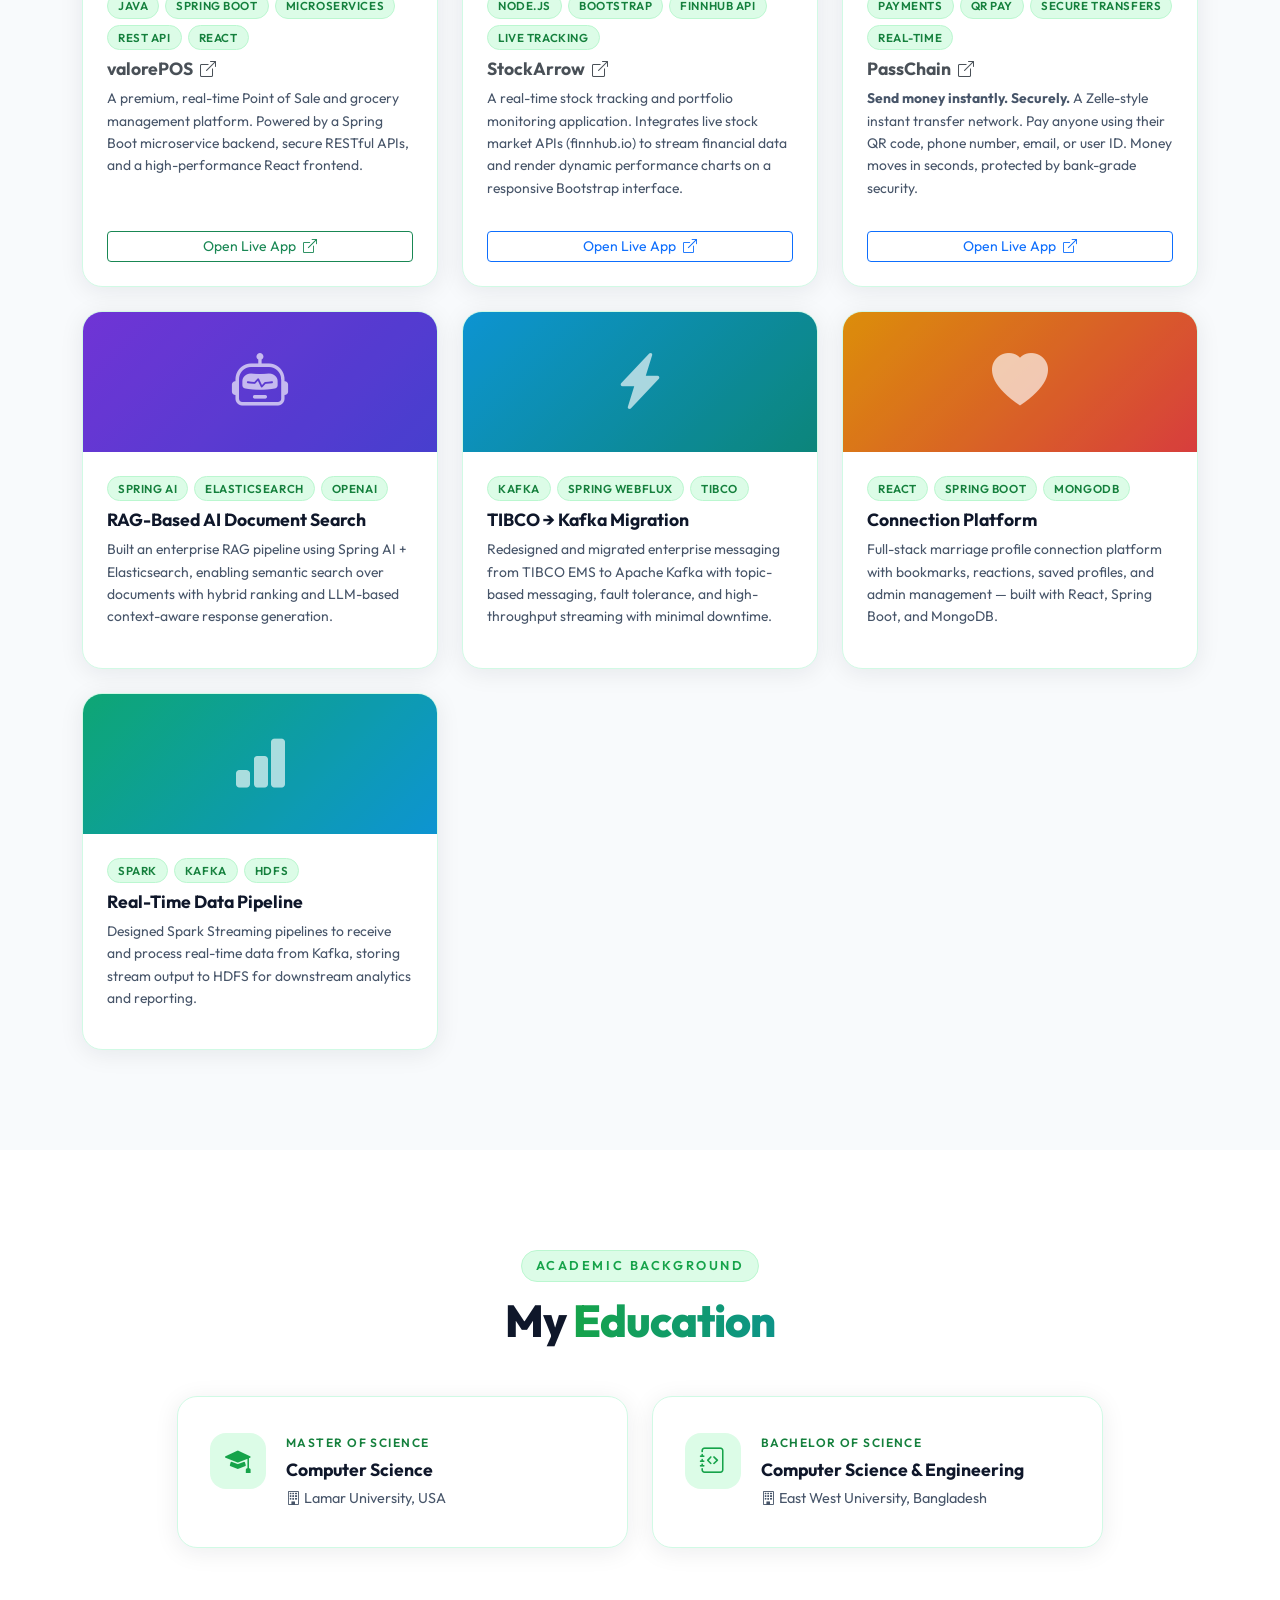
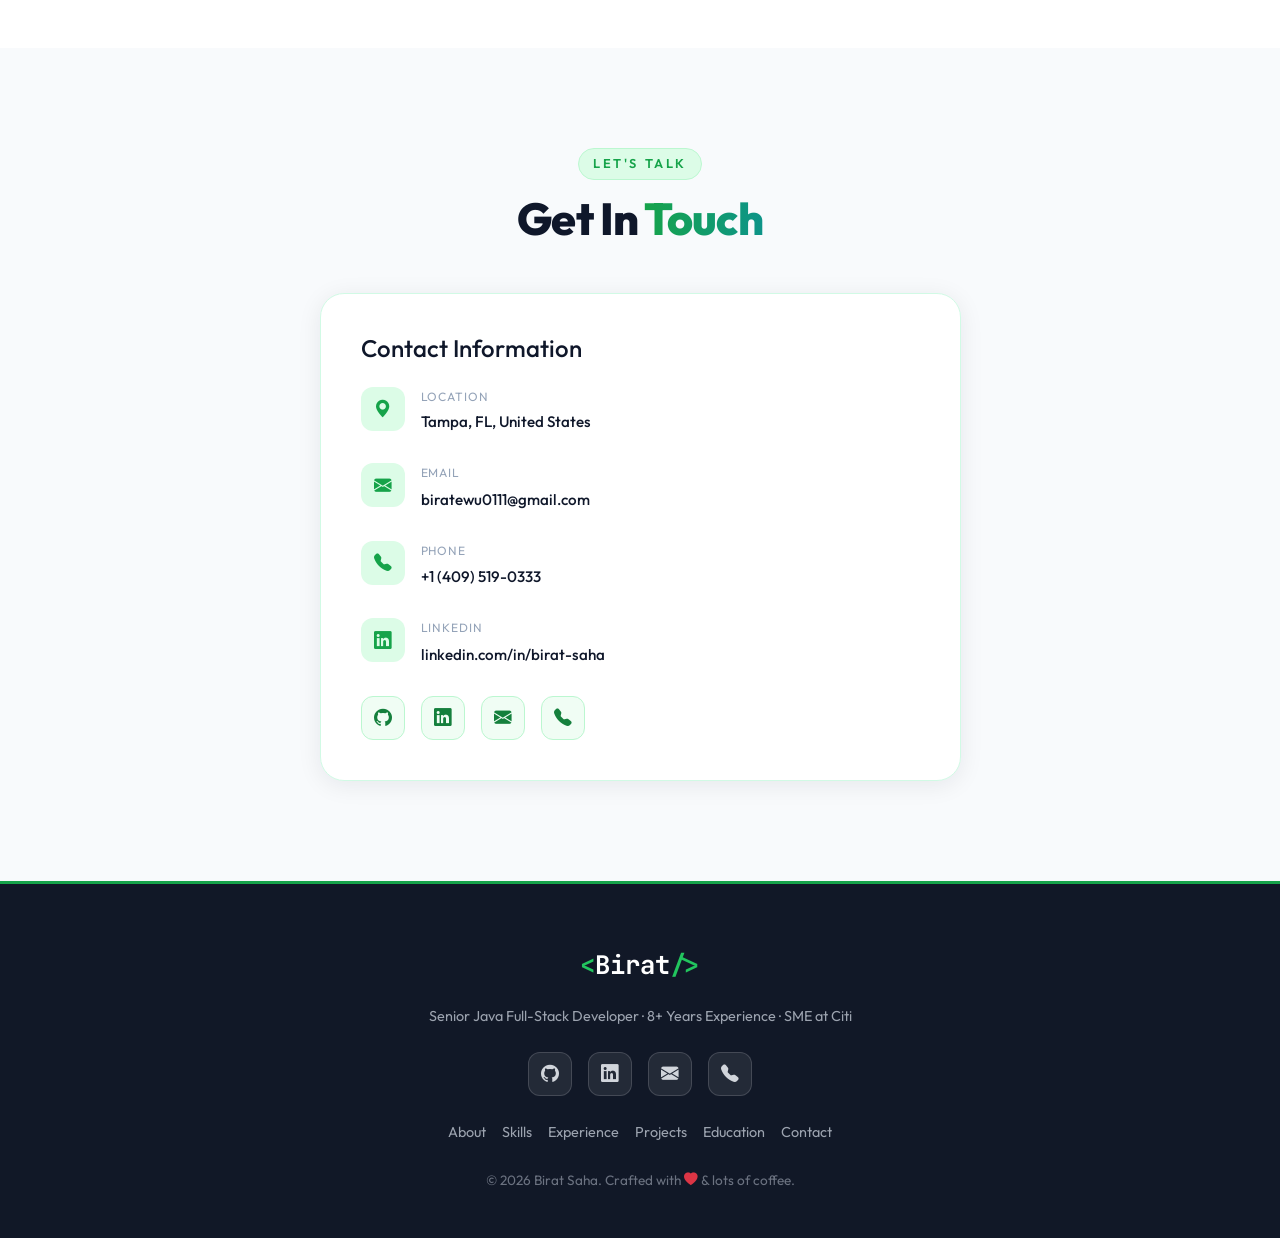
==== commit 95c7637c: "add passchain in profile" ====
--- a/index.html
+++ b/index.html
@@ -560,6 +560,36 @@
           </div>
         </div>
 
+        <div class="col-md-6 col-lg-4" data-aos="fade-up" data-aos-delay="250">
+          <div class="project-card d-flex flex-column h-100">
+            <div class="project-card-top" style="background: linear-gradient(135deg, #8b5cf6, #ec4899);">
+              <i class="bi bi-qr-code-scan project-icon"></i>
+            </div>
+            <div class="project-card-body d-flex flex-column flex-grow-1">
+              <div class="project-tags mb-2">
+                <span class="project-tag">Payments</span>
+                <span class="project-tag">QR Pay</span>
+                <span class="project-tag">Secure Transfers</span>
+                <span class="project-tag">Real-time</span>
+              </div>
+              <h5 class="project-title">
+                <a href="https://passchain.onrender.com/" target="_blank"
+                  class="text-decoration-none text-dark-emphasis">
+                  PassChain <i class="bi bi-box-arrow-up-right small fs-6 ms-1"></i>
+                </a>
+              </h5>
+              <p class="project-desc"><strong>Send money instantly. Securely.</strong> A Zelle-style instant transfer
+                network. Pay anyone using their QR code, phone number, email, or user ID. Money moves in seconds,
+                protected by bank-grade security.</p>
+              <div class="mt-auto pt-3">
+                <a href="https://passchain.onrender.com/" target="_blank" class="btn btn-sm btn-outline-primary w-100">
+                  Open Live App <i class="bi bi-box-arrow-up-right ms-1"></i>
+                </a>
+              </div>
+            </div>
+          </div>
+        </div>
+
         <div class="col-md-6 col-lg-4" data-aos="fade-up" data-aos-delay="300">
           <div class="project-card">
             <div class="project-card-top" style="background: linear-gradient(135deg, #7c3aed, #4f46e5);">
